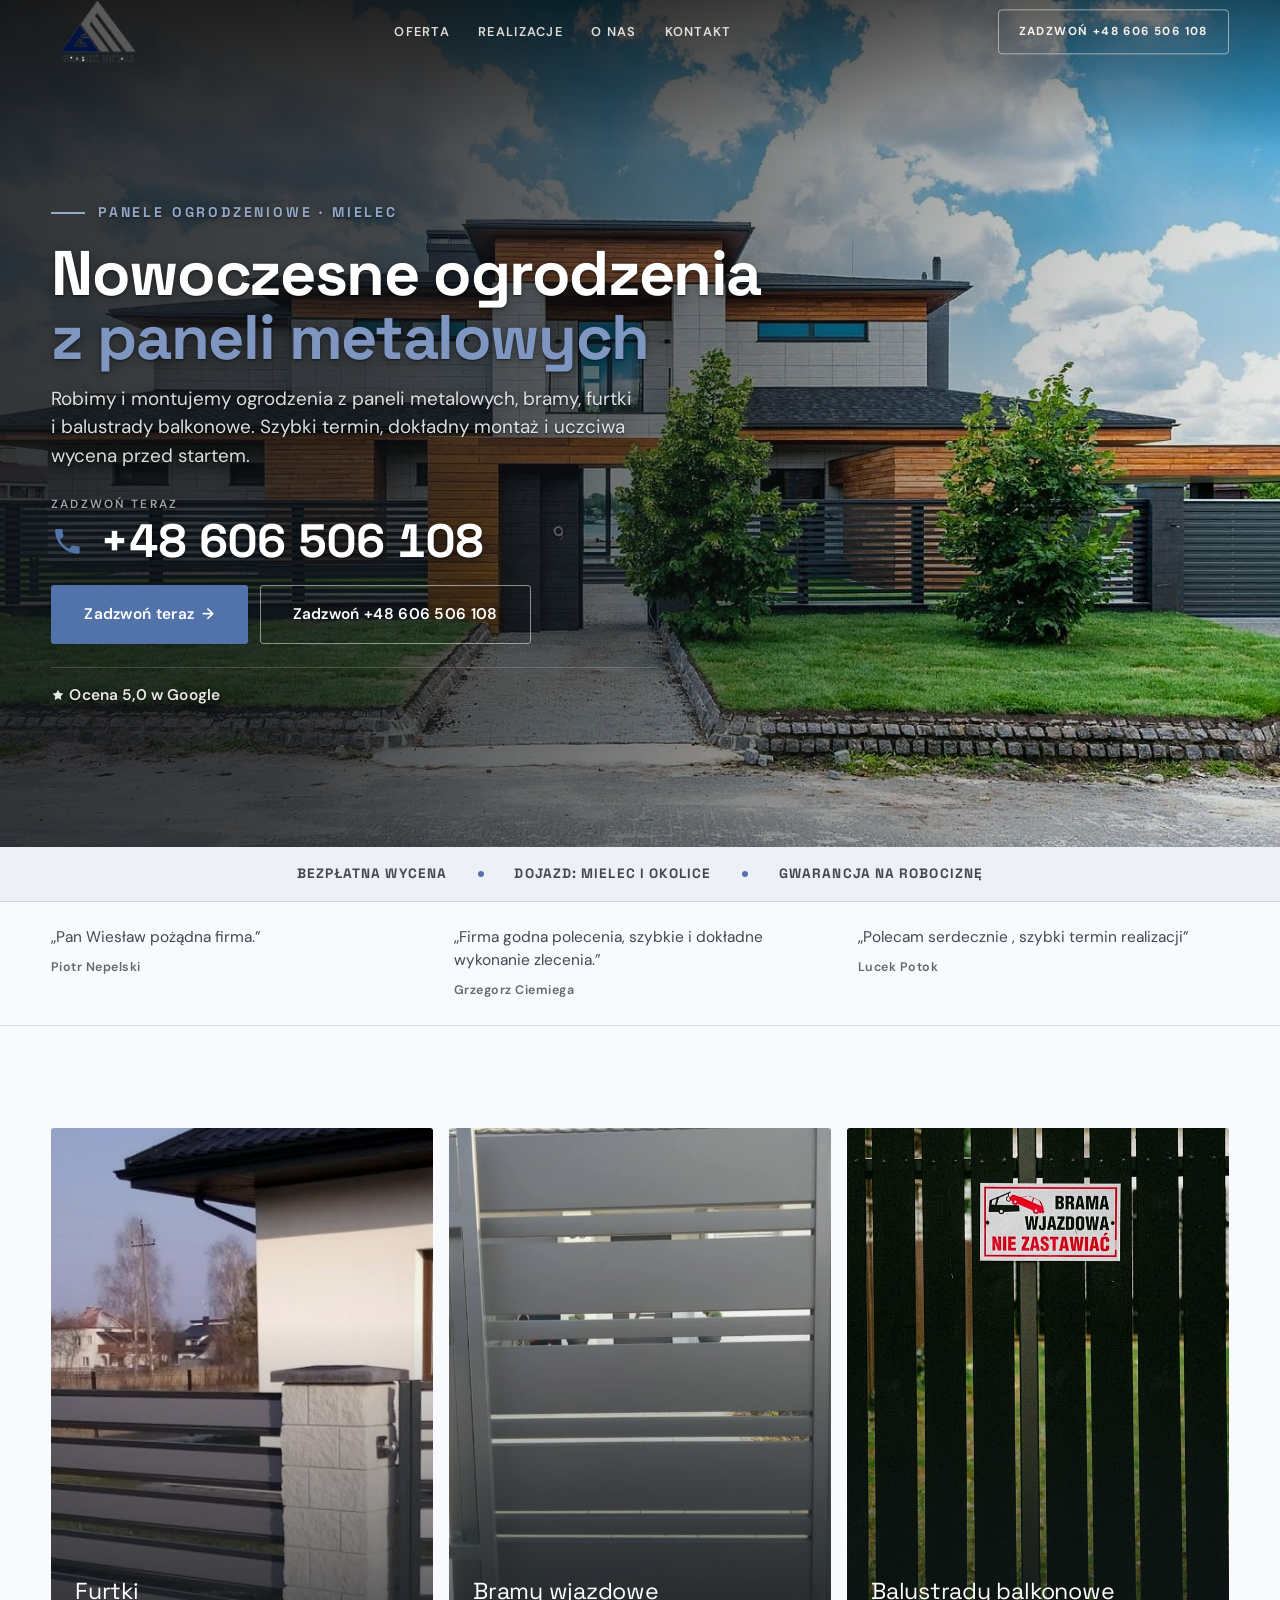
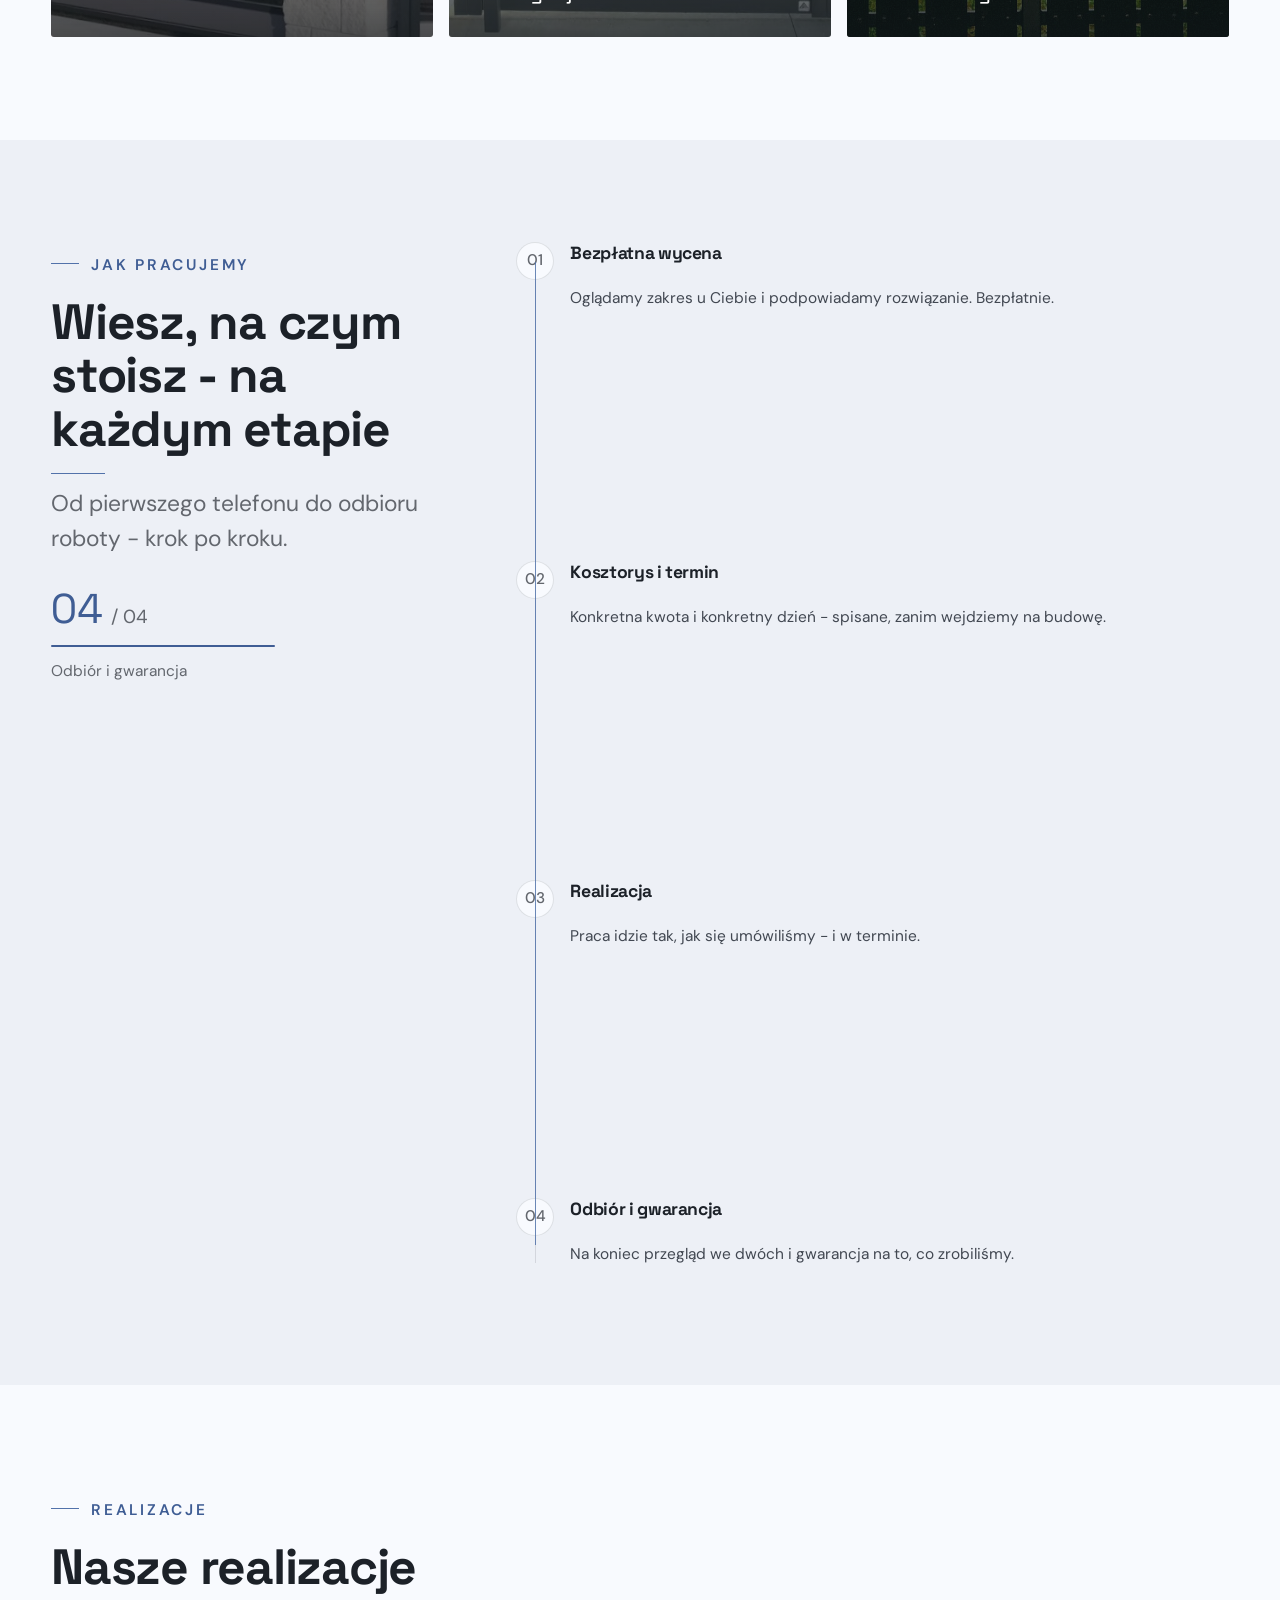
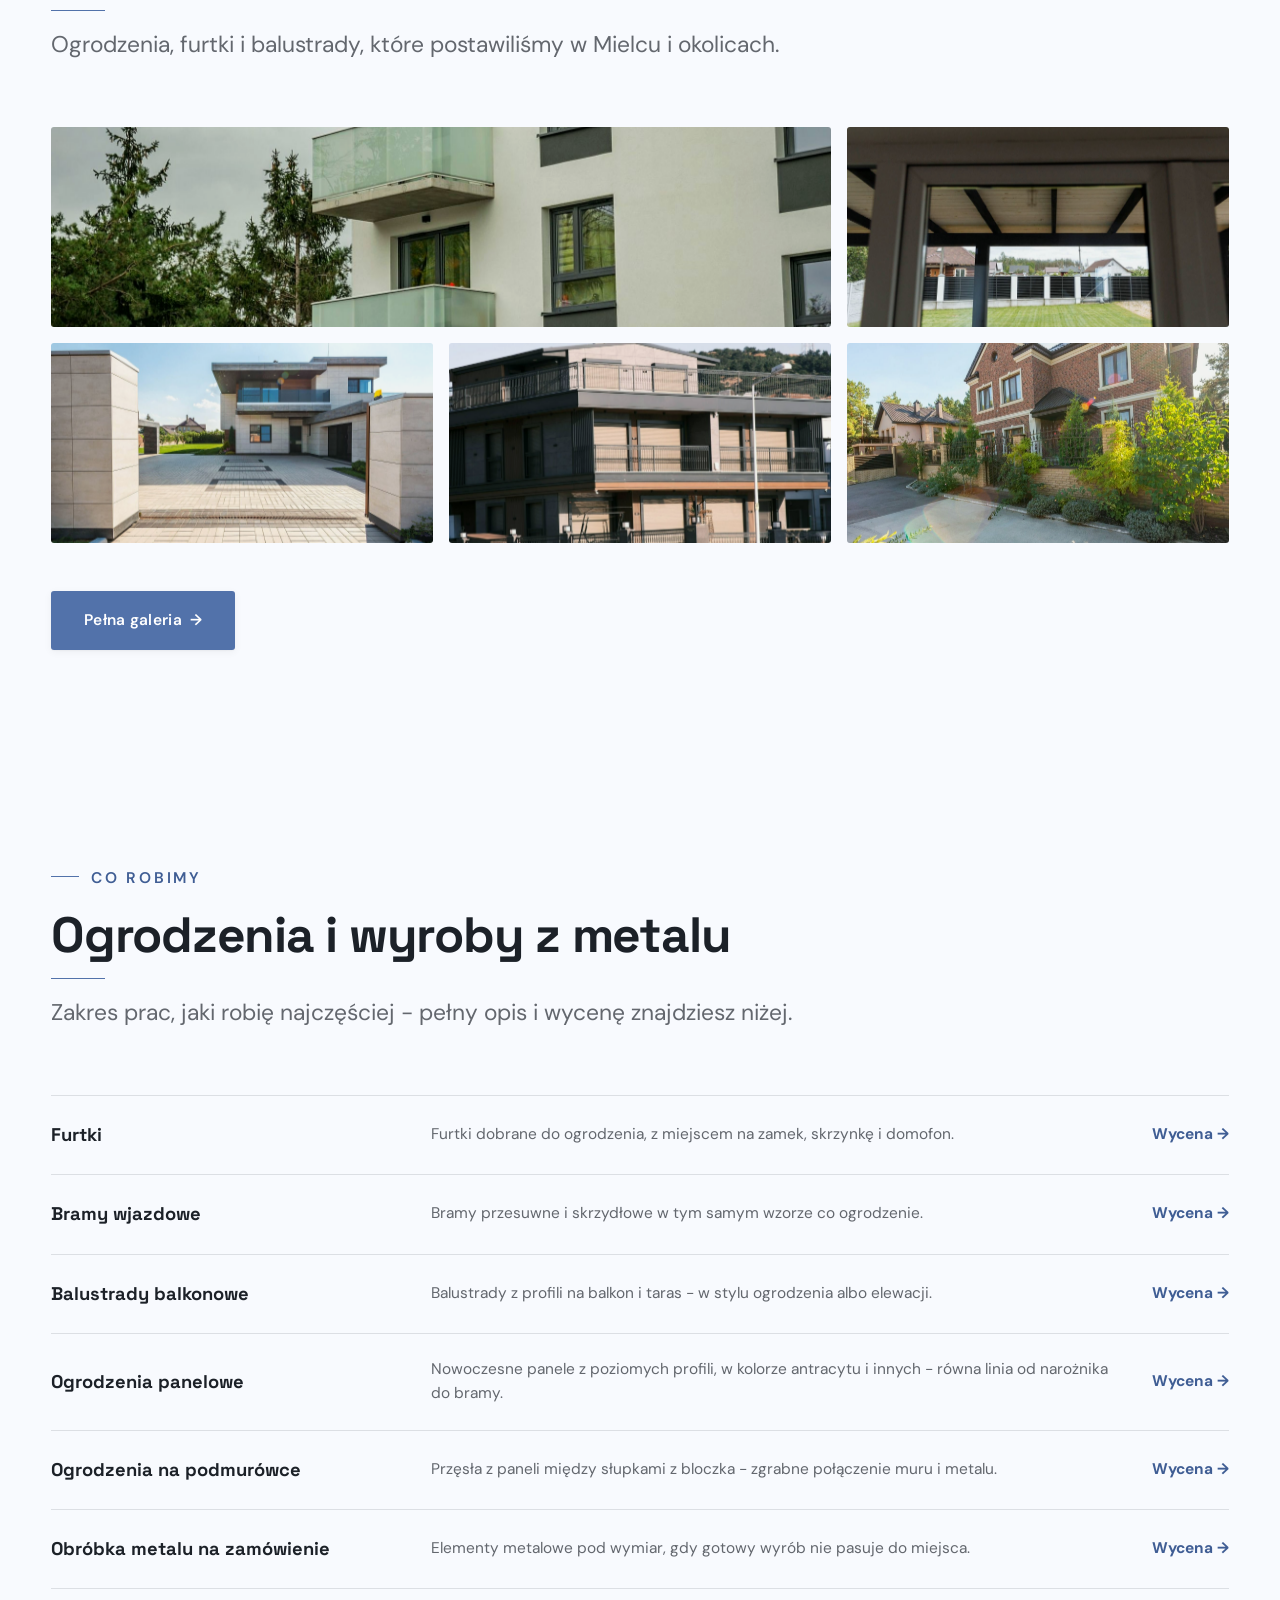
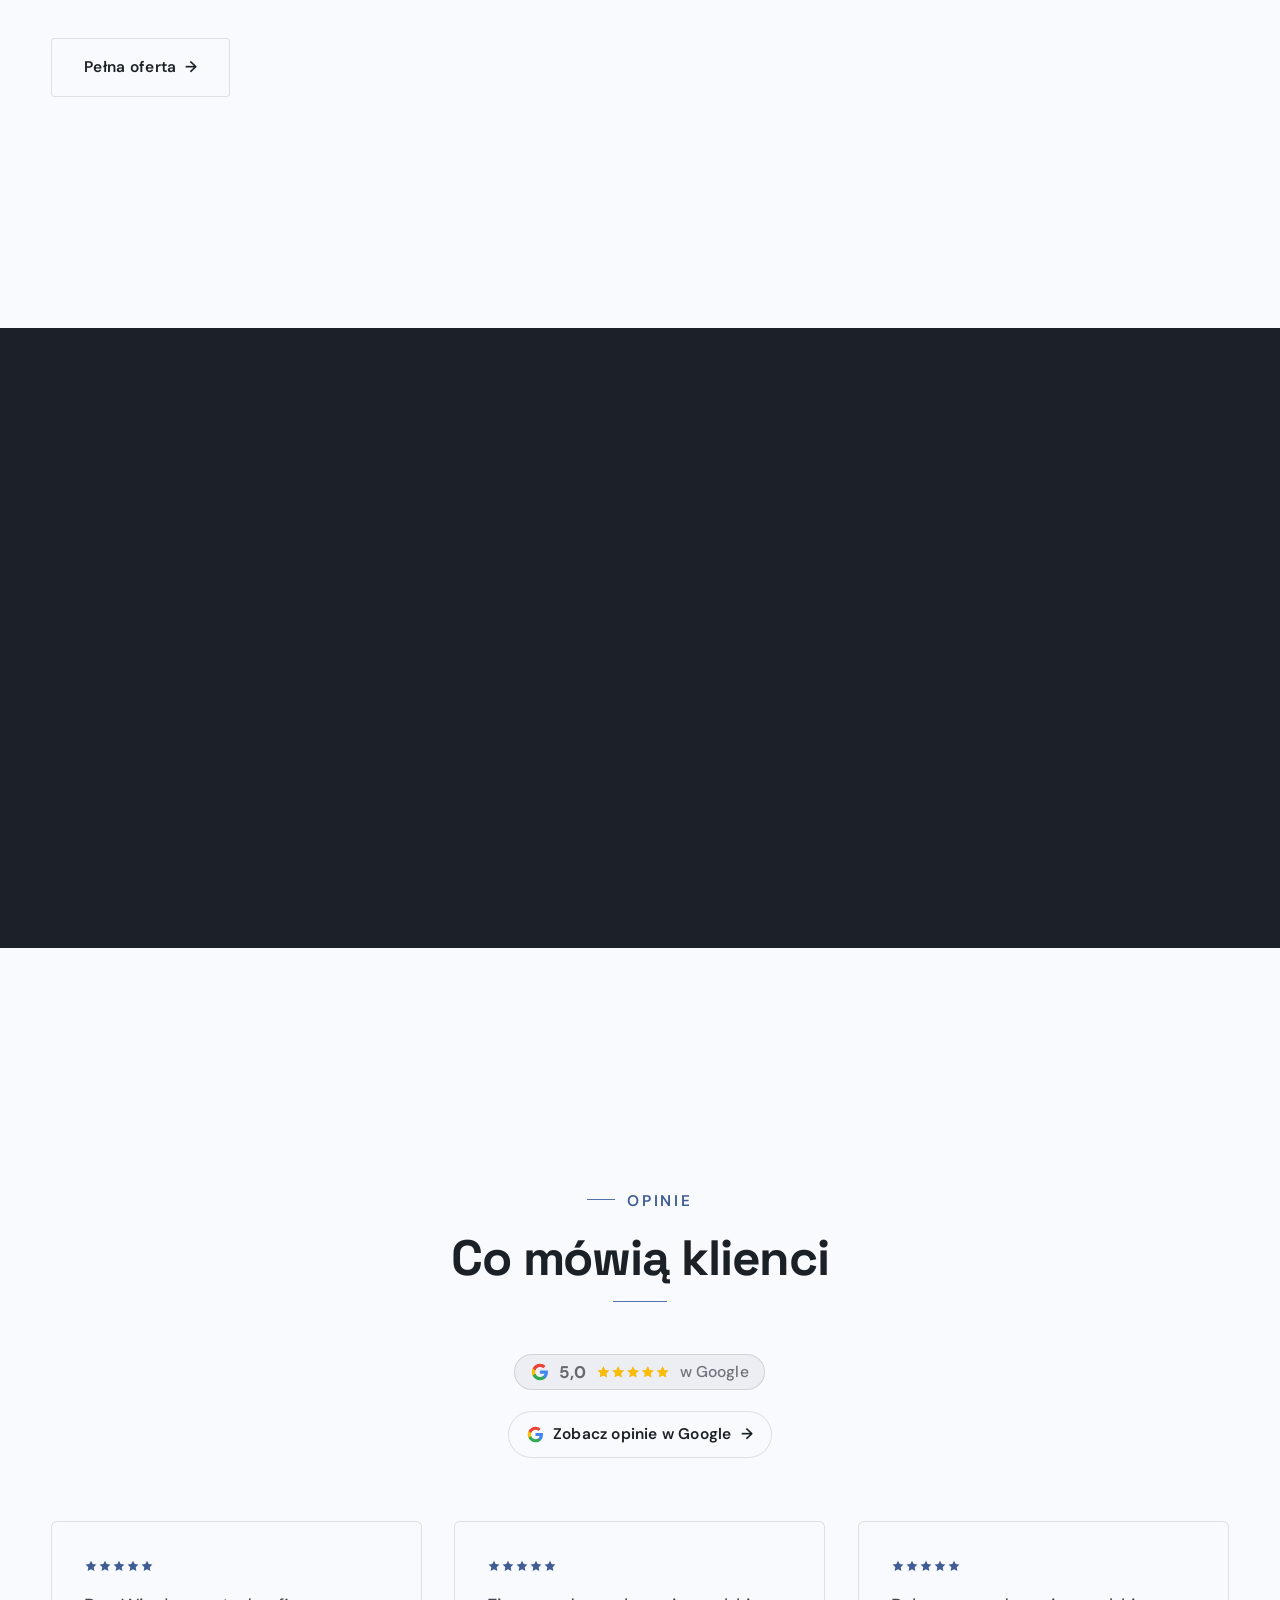
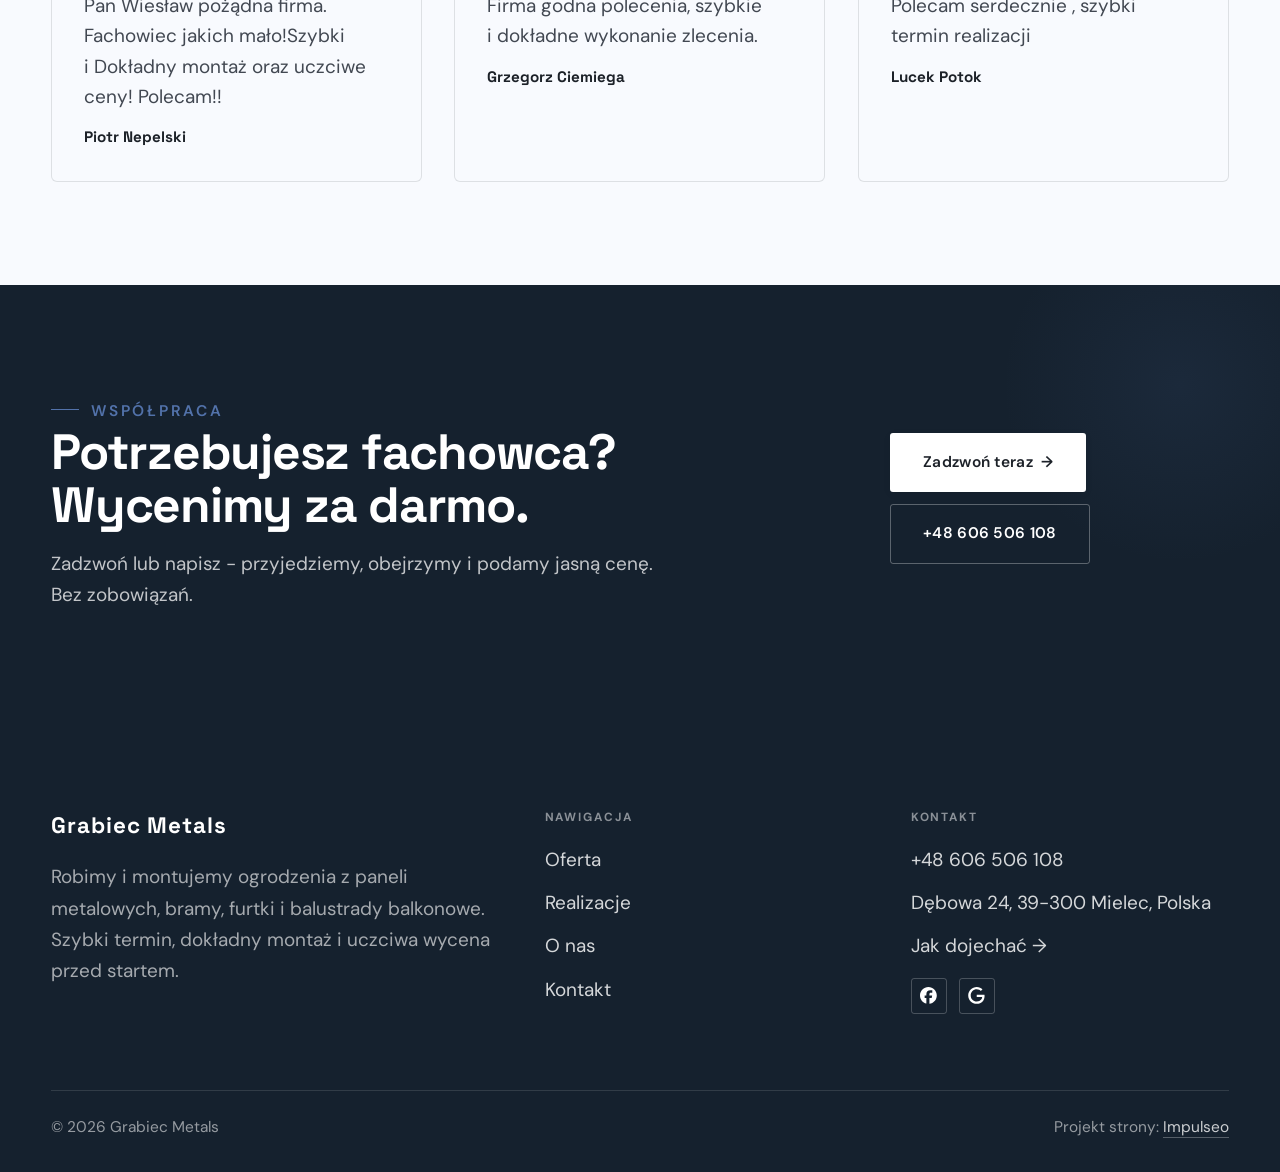
==== index.html @ 1a889d34 "Strona demo: grabiec-metals" ====
<!DOCTYPE html>
<html lang="pl">
<head>
<meta charset="UTF-8">
<meta name="viewport" content="width=device-width, initial-scale=1.0">
<title>Grabiec Metals - Ogrodzenia · Bramy · Balustrady · Mielec</title>
<meta name="description" content="Grabiec Metals - panele ogrodzeniowe, bramy, furtki i balustrady z metalu. Montaż ogrodzeń w Mielcu i okolicach. Zadzwoń po wycenę.">
<link rel="canonical" href="https://kris20032.github.io/grabiec-metals/">
<meta name="robots" content="noindex, nofollow">
<meta property="og:type" content="website">
<meta property="og:locale" content="pl_PL">
<meta property="og:site_name" content="Grabiec Metals">
<meta property="og:title" content="Grabiec Metals - Ogrodzenia · Bramy · Balustrady · Mielec">
<meta property="og:description" content="Grabiec Metals - panele ogrodzeniowe, bramy, furtki i balustrady z metalu. Montaż ogrodzeń w Mielcu i okolicach. Zadzwoń po wycenę.">
<meta property="og:url" content="https://kris20032.github.io/grabiec-metals/">
<meta property="og:image" content="https://kris20032.github.io/grabiec-metals/img/og.jpg">
<meta property="og:image:width" content="1200">
<meta property="og:image:height" content="630">
<meta name="twitter:card" content="summary_large_image">
<script type="application/ld+json">{"@context": "https://schema.org", "@type": "LocalBusiness", "name": "Grabiec Metals", "url": "https://kris20032.github.io/grabiec-metals/", "telephone": "+48606506108", "image": "https://kris20032.github.io/grabiec-metals/img/og.jpg", "areaServed": "Mielec", "sameAs": ["https://maps.google.com/?cid=9754666785261133392&g_mp=Cidnb29nbGUubWFwcy5wbGFjZXMudjEuUGxhY2VzLlNlYXJjaFRleHQQAhgEIAA", "https://www.facebook.com/p/Grabiec-Metals-100063551228161/?locale=pl_PL"]}</script>
<link rel="preconnect" href="https://fonts.googleapis.com">
<link rel="preconnect" href="https://fonts.gstatic.com" crossorigin>
<link href="https://fonts.googleapis.com/css2?family=Space+Grotesk:wght@500;600;700&family=DM+Sans:opsz,wght@9..40,400;9..40,500;9..40,600&display=swap" rel="stylesheet">
<link rel="stylesheet" href="assets/styles.css?v=fae0aafb">
</head>
<body>

<header class="nav">
  <div class="wrap nav-inner">
    <a class="brand brand-has-logo" href="index.html"><img class="brand-logo" src="img/logo.png" alt="Grabiec Metals" width="757" height="564" decoding="async"></a>
    <nav class="nav-links">
      <a href="oferta.html">Oferta</a>
      <a href="realizacje.html">Realizacje</a>
      <a href="o-nas.html">O nas</a>
      <a href="kontakt.html">Kontakt</a>
      <a href="tel:+48606506108" class="btn btn-accent">Zadzwoń +48 606 506 108</a>
    </nav>
    <button class="nav-toggle" aria-label="Menu"><span></span><span></span><span></span></button>
  </div>
</header>

<main>
<section class="hero-fach">
  <img class="hf-photo" src="img/hero.jpg" fetchpriority="high" data-rotate="img/g2.jpg|img/g3.jpg" alt="Grabiec Metals" width="1880" height="930">
  <div class="hf-panel">
    <div class="hf-inner">
      <span class="hf-kicker">Panele ogrodzeniowe · Mielec</span>
      <h1 class="hf-title">Nowoczesne ogrodzenia <em>z paneli metalowych</em></h1>
      <p class="hf-lead">Robimy i montujemy ogrodzenia z paneli metalowych, bramy, furtki i balustrady balkonowe. Szybki termin, dokładny montaż i uczciwa wycena przed startem.</p>
      <a class="hf-phone" href="tel:+48606506108"><span class="hf-phone-lab">Zadzwoń teraz</span><span class="hf-phone-num"><svg class="ico-tel" width="16" height="16" viewBox="0 0 24 24" fill="none" aria-hidden="true"><path d="M6.6 10.8a15.5 15.5 0 0 0 6.6 6.6l2.2-2.2a1 1 0 0 1 1-.24 11.4 11.4 0 0 0 3.6.58 1 1 0 0 1 1 1V20a1 1 0 0 1-1 1A17 17 0 0 1 3 4a1 1 0 0 1 1-1h3.5a1 1 0 0 1 1 1c0 1.25.2 2.46.58 3.6a1 1 0 0 1-.25 1l-2.23 2.2Z" fill="currentColor"/></svg> +48 606 506 108</span></a>
      <div class="hf-actions">
        <a href="kontakt.html" class="btn btn-accent">Zadzwoń teraz <span class="arr">→</span></a>
        <a href="tel:+48606506108" class="btn btn-ghost hf-ghost">Zadzwoń +48 606 506 108</a>
      </div>
      <div class="hf-trust"><svg class="ico-star" width="14" height="14" viewBox="0 0 24 24" style="vertical-align:-2px" aria-hidden="true"><path d="M12 2.8l2.85 5.8 6.4.93-4.63 4.5 1.1 6.37L12 17.4l-5.72 3 1.1-6.37-4.63-4.5 6.4-.93L12 2.8Z" fill="currentColor"/></svg> Ocena 5,0 w Google</div>
    </div>
  </div>
</section>
<section class="fach-promise">
  <div class="wrap">
    <ul class="fp-row reveal"><li>Bezpłatna wycena</li><li>Dojazd: Mielec i okolice</li><li>Gwarancja na robociznę</li></ul>
  </div>
</section>
<section class="opinie-mini" aria-label="Opinie klientów">
  <div class="wrap">
    <div class="om-row">
      <div class="om-item reveal"><blockquote>„Pan Wiesław pożądna firma.”</blockquote><span class="om-autor">Piotr Nepelski</span></div>
      <div class="om-item reveal"><blockquote>„Firma godna polecenia, szybkie i dokładne wykonanie zlecenia.”</blockquote><span class="om-autor">Grzegorz Ciemiega</span></div>
      <div class="om-item reveal"><blockquote>„Polecam serdecznie , szybki termin realizacji”</blockquote><span class="om-autor">Lucek Potok</span></div>
    </div>
  </div>
</section>
<section class="gateways-band">
  <div class="wrap">
    <div class="gateways">
      <a href="oferta.html" class="gateway reveal"><img src="img/g1.jpg" alt="Furtki" loading="lazy" width="1546" height="666" decoding="async"><span class="g-ttl">Furtki</span></a>
      <a href="oferta.html" class="gateway reveal"><img src="img/g4.jpg" alt="Bramy wjazdowe" loading="lazy" width="688" height="930" decoding="async"><span class="g-ttl">Bramy wjazdowe</span></a>
      <a href="oferta.html" class="gateway reveal"><img src="img/g5.jpg" alt="Balustrady balkonowe" loading="lazy" width="1600" height="1066" decoding="async"><span class="g-ttl">Balustrady balkonowe</span></a>
    </div>
  </div>
</section>
<section class="proces proces-os fachowcy">
  <div class="wrap proc-grid">
    <div class="proc-side">
      <div class="head reveal">
        <span class="eyebrow">Jak pracujemy</span>
        <h2>Wiesz, na czym stoisz - na każdym etapie</h2>
        <p>Od pierwszego telefonu do odbioru roboty - krok po kroku.</p>
      </div>
      <div class="proc-count" aria-hidden="true"><span class="pc-cur">01</span><span class="pc-all">/ 04</span></div>
      <div class="proc-bar" aria-hidden="true"><i></i></div>
      <p class="proc-now" aria-hidden="true">Bezpłatna wycena</p>
    </div>
    <ol class="proces-line">
      <li class="reveal"><span class="pno">01</span><h3>Bezpłatna wycena</h3><p>Oglądamy zakres u Ciebie i podpowiadamy rozwiązanie. Bezpłatnie.</p></li>
      <li class="reveal"><span class="pno">02</span><h3>Kosztorys i termin</h3><p>Konkretna kwota i konkretny dzień - spisane, zanim wejdziemy na budowę.</p></li>
      <li class="reveal"><span class="pno">03</span><h3>Realizacja</h3><p>Praca idzie tak, jak się umówiliśmy - i w terminie.</p></li>
      <li class="reveal"><span class="pno">04</span><h3>Odbiór i gwarancja</h3><p>Na koniec przegląd we dwóch i gwarancja na to, co zrobiliśmy.</p></li>
    </ol>
  </div>
</section>
<section>
  <div class="wrap">
    <div class="head reveal">
      <span class="eyebrow">Realizacje</span>
      <h2>Nasze realizacje</h2>
      <p>Ogrodzenia, furtki i balustrady, które postawiliśmy w Mielcu i okolicach.</p>
    </div>
    <div class="gallery">
      <div class="tile t-two3 reveal"><img src="img/g6.jpg" alt="Grabiec Metals" loading="lazy" width="1600" height="1066" decoding="async"></div>
      <div class="tile t-third reveal"><img src="img/g7.jpg" alt="Grabiec Metals" loading="lazy" width="1600" height="1066" decoding="async"></div>
      <div class="tile t-third reveal"><img src="img/g8.jpg" alt="Grabiec Metals" loading="lazy" width="1600" height="1068" decoding="async"></div>
      <div class="tile t-third reveal"><img src="img/g9.jpg" alt="Grabiec Metals" loading="lazy" width="1552" height="1014" decoding="async"></div>
      <div class="tile t-third reveal"><img src="img/g10.jpg" alt="Grabiec Metals" loading="lazy" width="1510" height="954" decoding="async"></div>
    </div>
    <div style="margin-top:var(--space-7)" class="reveal"><a href="realizacje.html" class="btn btn-accent">Pełna galeria <span class="arr">→</span></a></div>
  </div>
</section>
<section class="fach-uslugi">
  <div class="wrap">
    <div class="head reveal">
      <span class="eyebrow">Co robimy</span>
      <h2>Ogrodzenia i wyroby z metalu</h2>
      <p>Zakres prac, jaki robię najczęściej - pełny opis i wycenę znajdziesz niżej.</p>
    </div>
    <ul class="fu-list">
      <li class="fu-row reveal"><div class="fu-name">Furtki</div><div class="fu-desc">Furtki dobrane do ogrodzenia, z miejscem na zamek, skrzynkę i domofon.</div><a class="fu-cta" href="kontakt.html">Wycena <span class="arr">→</span></a></li>
      <li class="fu-row reveal"><div class="fu-name">Bramy wjazdowe</div><div class="fu-desc">Bramy przesuwne i skrzydłowe w tym samym wzorze co ogrodzenie.</div><a class="fu-cta" href="kontakt.html">Wycena <span class="arr">→</span></a></li>
      <li class="fu-row reveal"><div class="fu-name">Balustrady balkonowe</div><div class="fu-desc">Balustrady z profili na balkon i taras - w stylu ogrodzenia albo elewacji.</div><a class="fu-cta" href="kontakt.html">Wycena <span class="arr">→</span></a></li>
      <li class="fu-row reveal"><div class="fu-name">Ogrodzenia panelowe</div><div class="fu-desc">Nowoczesne panele z poziomych profili, w kolorze antracytu i innych - równa linia od narożnika do bramy.</div><a class="fu-cta" href="kontakt.html">Wycena <span class="arr">→</span></a></li>
      <li class="fu-row reveal"><div class="fu-name">Ogrodzenia na podmurówce</div><div class="fu-desc">Przęsła z paneli między słupkami z bloczka - zgrabne połączenie muru i metalu.</div><a class="fu-cta" href="kontakt.html">Wycena <span class="arr">→</span></a></li>
      <li class="fu-row reveal"><div class="fu-name">Obróbka metalu na zamówienie</div><div class="fu-desc">Elementy metalowe pod wymiar, gdy gotowy wyrób nie pasuje do miejsca.</div><a class="fu-cta" href="kontakt.html">Wycena <span class="arr">→</span></a></li>
    </ul>
    <div style="margin-top:var(--space-7)" class="reveal"><a href="oferta.html" class="btn btn-ghost">Pełna oferta <span class="arr">→</span></a></div>
  </div>
</section>
<section class="stopklatka" aria-hidden="true">
  <div class="stk-bg" style="background-image:url(img/about.jpg)"></div>
</section>
<section class="opinie">
  <div class="wrap">
    <div class="head center reveal">
      <span class="eyebrow">Opinie</span>
      <h2>Co mówią klienci</h2>
    </div>
    <p class="op-meta reveal"><span class="g-badge"><svg class="gb-ico" viewBox="0 0 24 24" width="18" height="18" aria-hidden="true"><path fill="#4285F4" d="M22.56 12.25c0-.78-.07-1.53-.2-2.25H12v4.26h5.92c-.26 1.37-1.04 2.53-2.21 3.31v2.77h3.57c2.08-1.92 3.28-4.74 3.28-8.09z"/><path fill="#34A853" d="M12 23c2.97 0 5.46-.98 7.28-2.66l-3.57-2.77c-.98.66-2.23 1.06-3.71 1.06-2.86 0-5.29-1.93-6.16-4.53H2.18v2.84C3.99 20.53 7.7 23 12 23z"/><path fill="#FBBC05" d="M5.84 14.09c-.22-.66-.35-1.36-.35-2.09s.13-1.43.35-2.09V7.07H2.18C1.43 8.55 1 10.22 1 12s.43 3.45 1.18 4.93l2.85-2.22.81-.62z"/><path fill="#EA4335" d="M12 5.38c1.62 0 3.06.56 4.21 1.64l3.15-3.15C17.45 2.09 14.97 1 12 1 7.7 1 3.99 3.47 2.18 7.07l3.66 2.84c.87-2.6 3.3-4.53 6.16-4.53z"/></svg><b class="gb-ocena">5,0</b><svg class="gb-stars" viewBox="0 0 90 18" width="74" height="14.8" aria-hidden="true"><g fill="currentColor" opacity=".26"><path transform="translate(0,0)" d="M9 1.6l2.2 4.46 4.92.72-3.56 3.47.84 4.9L9 12.74l-4.4 2.31.84-4.9L1.88 6.68l4.92-.72L9 1.6Z"/><path transform="translate(18,0)" d="M9 1.6l2.2 4.46 4.92.72-3.56 3.47.84 4.9L9 12.74l-4.4 2.31.84-4.9L1.88 6.68l4.92-.72L9 1.6Z"/><path transform="translate(36,0)" d="M9 1.6l2.2 4.46 4.92.72-3.56 3.47.84 4.9L9 12.74l-4.4 2.31.84-4.9L1.88 6.68l4.92-.72L9 1.6Z"/><path transform="translate(54,0)" d="M9 1.6l2.2 4.46 4.92.72-3.56 3.47.84 4.9L9 12.74l-4.4 2.31.84-4.9L1.88 6.68l4.92-.72L9 1.6Z"/><path transform="translate(72,0)" d="M9 1.6l2.2 4.46 4.92.72-3.56 3.47.84 4.9L9 12.74l-4.4 2.31.84-4.9L1.88 6.68l4.92-.72L9 1.6Z"/></g><clipPath id="gs1000"><rect x="0" y="0" width="90.0" height="18"/></clipPath><g fill="#FBBC04" clip-path="url(#gs1000)"><path transform="translate(0,0)" d="M9 1.6l2.2 4.46 4.92.72-3.56 3.47.84 4.9L9 12.74l-4.4 2.31.84-4.9L1.88 6.68l4.92-.72L9 1.6Z"/><path transform="translate(18,0)" d="M9 1.6l2.2 4.46 4.92.72-3.56 3.47.84 4.9L9 12.74l-4.4 2.31.84-4.9L1.88 6.68l4.92-.72L9 1.6Z"/><path transform="translate(36,0)" d="M9 1.6l2.2 4.46 4.92.72-3.56 3.47.84 4.9L9 12.74l-4.4 2.31.84-4.9L1.88 6.68l4.92-.72L9 1.6Z"/><path transform="translate(54,0)" d="M9 1.6l2.2 4.46 4.92.72-3.56 3.47.84 4.9L9 12.74l-4.4 2.31.84-4.9L1.88 6.68l4.92-.72L9 1.6Z"/><path transform="translate(72,0)" d="M9 1.6l2.2 4.46 4.92.72-3.56 3.47.84 4.9L9 12.74l-4.4 2.31.84-4.9L1.88 6.68l4.92-.72L9 1.6Z"/></g></svg><span class="gb-txt">w Google</span></span></p>
    <p class="op-meta reveal"><a class="op-google" href="https://maps.google.com/?cid=9754666785261133392&amp;g_mp=Cidnb29nbGUubWFwcy5wbGFjZXMudjEuUGxhY2VzLlNlYXJjaFRleHQQAhgEIAA" target="_blank" rel="noopener"><svg class="op-g-ico" viewBox="0 0 24 24" width="17" height="17" aria-hidden="true"><path fill="#4285F4" d="M22.56 12.25c0-.78-.07-1.53-.2-2.25H12v4.26h5.92c-.26 1.37-1.04 2.53-2.21 3.31v2.77h3.57c2.08-1.92 3.28-4.74 3.28-8.09z"/><path fill="#34A853" d="M12 23c2.97 0 5.46-.98 7.28-2.66l-3.57-2.77c-.98.66-2.23 1.06-3.71 1.06-2.86 0-5.29-1.93-6.16-4.53H2.18v2.84C3.99 20.53 7.7 23 12 23z"/><path fill="#FBBC05" d="M5.84 14.09c-.22-.66-.35-1.36-.35-2.09s.13-1.43.35-2.09V7.07H2.18C1.43 8.55 1 10.22 1 12s.43 3.45 1.18 4.93l2.85-2.22.81-.62z"/><path fill="#EA4335" d="M12 5.38c1.62 0 3.06.56 4.21 1.64l3.15-3.15C17.45 2.09 14.97 1 12 1 7.7 1 3.99 3.47 2.18 7.07l3.66 2.84c.87-2.6 3.3-4.53 6.16-4.53z"/></svg><span>Zobacz opinie w Google</span><span class="arr">→</span></a></p>
    <div class="opinie-grid">
      <figure class="op-card reveal"><span class="op-star"><svg class="ico-star" width="14" height="14" viewBox="0 0 24 24" style="vertical-align:-2px" aria-hidden="true"><path d="M12 2.8l2.85 5.8 6.4.93-4.63 4.5 1.1 6.37L12 17.4l-5.72 3 1.1-6.37-4.63-4.5 6.4-.93L12 2.8Z" fill="currentColor"/></svg><svg class="ico-star" width="14" height="14" viewBox="0 0 24 24" style="vertical-align:-2px" aria-hidden="true"><path d="M12 2.8l2.85 5.8 6.4.93-4.63 4.5 1.1 6.37L12 17.4l-5.72 3 1.1-6.37-4.63-4.5 6.4-.93L12 2.8Z" fill="currentColor"/></svg><svg class="ico-star" width="14" height="14" viewBox="0 0 24 24" style="vertical-align:-2px" aria-hidden="true"><path d="M12 2.8l2.85 5.8 6.4.93-4.63 4.5 1.1 6.37L12 17.4l-5.72 3 1.1-6.37-4.63-4.5 6.4-.93L12 2.8Z" fill="currentColor"/></svg><svg class="ico-star" width="14" height="14" viewBox="0 0 24 24" style="vertical-align:-2px" aria-hidden="true"><path d="M12 2.8l2.85 5.8 6.4.93-4.63 4.5 1.1 6.37L12 17.4l-5.72 3 1.1-6.37-4.63-4.5 6.4-.93L12 2.8Z" fill="currentColor"/></svg><svg class="ico-star" width="14" height="14" viewBox="0 0 24 24" style="vertical-align:-2px" aria-hidden="true"><path d="M12 2.8l2.85 5.8 6.4.93-4.63 4.5 1.1 6.37L12 17.4l-5.72 3 1.1-6.37-4.63-4.5 6.4-.93L12 2.8Z" fill="currentColor"/></svg></span><blockquote>Pan Wiesław pożądna firma. Fachowiec jakich mało!Szybki i Dokładny montaż oraz uczciwe ceny! Polecam!!</blockquote><span class="op-autor">Piotr Nepelski</span></figure>
      <figure class="op-card reveal"><span class="op-star"><svg class="ico-star" width="14" height="14" viewBox="0 0 24 24" style="vertical-align:-2px" aria-hidden="true"><path d="M12 2.8l2.85 5.8 6.4.93-4.63 4.5 1.1 6.37L12 17.4l-5.72 3 1.1-6.37-4.63-4.5 6.4-.93L12 2.8Z" fill="currentColor"/></svg><svg class="ico-star" width="14" height="14" viewBox="0 0 24 24" style="vertical-align:-2px" aria-hidden="true"><path d="M12 2.8l2.85 5.8 6.4.93-4.63 4.5 1.1 6.37L12 17.4l-5.72 3 1.1-6.37-4.63-4.5 6.4-.93L12 2.8Z" fill="currentColor"/></svg><svg class="ico-star" width="14" height="14" viewBox="0 0 24 24" style="vertical-align:-2px" aria-hidden="true"><path d="M12 2.8l2.85 5.8 6.4.93-4.63 4.5 1.1 6.37L12 17.4l-5.72 3 1.1-6.37-4.63-4.5 6.4-.93L12 2.8Z" fill="currentColor"/></svg><svg class="ico-star" width="14" height="14" viewBox="0 0 24 24" style="vertical-align:-2px" aria-hidden="true"><path d="M12 2.8l2.85 5.8 6.4.93-4.63 4.5 1.1 6.37L12 17.4l-5.72 3 1.1-6.37-4.63-4.5 6.4-.93L12 2.8Z" fill="currentColor"/></svg><svg class="ico-star" width="14" height="14" viewBox="0 0 24 24" style="vertical-align:-2px" aria-hidden="true"><path d="M12 2.8l2.85 5.8 6.4.93-4.63 4.5 1.1 6.37L12 17.4l-5.72 3 1.1-6.37-4.63-4.5 6.4-.93L12 2.8Z" fill="currentColor"/></svg></span><blockquote>Firma godna polecenia, szybkie i dokładne wykonanie zlecenia.</blockquote><span class="op-autor">Grzegorz Ciemiega</span></figure>
      <figure class="op-card reveal"><span class="op-star"><svg class="ico-star" width="14" height="14" viewBox="0 0 24 24" style="vertical-align:-2px" aria-hidden="true"><path d="M12 2.8l2.85 5.8 6.4.93-4.63 4.5 1.1 6.37L12 17.4l-5.72 3 1.1-6.37-4.63-4.5 6.4-.93L12 2.8Z" fill="currentColor"/></svg><svg class="ico-star" width="14" height="14" viewBox="0 0 24 24" style="vertical-align:-2px" aria-hidden="true"><path d="M12 2.8l2.85 5.8 6.4.93-4.63 4.5 1.1 6.37L12 17.4l-5.72 3 1.1-6.37-4.63-4.5 6.4-.93L12 2.8Z" fill="currentColor"/></svg><svg class="ico-star" width="14" height="14" viewBox="0 0 24 24" style="vertical-align:-2px" aria-hidden="true"><path d="M12 2.8l2.85 5.8 6.4.93-4.63 4.5 1.1 6.37L12 17.4l-5.72 3 1.1-6.37-4.63-4.5 6.4-.93L12 2.8Z" fill="currentColor"/></svg><svg class="ico-star" width="14" height="14" viewBox="0 0 24 24" style="vertical-align:-2px" aria-hidden="true"><path d="M12 2.8l2.85 5.8 6.4.93-4.63 4.5 1.1 6.37L12 17.4l-5.72 3 1.1-6.37-4.63-4.5 6.4-.93L12 2.8Z" fill="currentColor"/></svg><svg class="ico-star" width="14" height="14" viewBox="0 0 24 24" style="vertical-align:-2px" aria-hidden="true"><path d="M12 2.8l2.85 5.8 6.4.93-4.63 4.5 1.1 6.37L12 17.4l-5.72 3 1.1-6.37-4.63-4.5 6.4-.93L12 2.8Z" fill="currentColor"/></svg></span><blockquote>Polecam serdecznie , szybki termin realizacji</blockquote><span class="op-autor">Lucek Potok</span></figure>
    </div>
  </div>
</section>
<section class="cta">
  <div class="wrap">
    <div class="reveal">
      <span class="eyebrow">Współpraca</span>
      <h2>Potrzebujesz fachowca? Wycenimy za darmo.</h2>
      <p>Zadzwoń lub napisz - przyjedziemy, obejrzymy i podamy jasną cenę. Bez zobowiązań.</p>
    </div>
    <div class="cta-actions reveal">
      <a href="kontakt.html" class="btn btn-light">Zadzwoń teraz <span class="arr">→</span></a>
      <a href="tel:+48606506108" class="btn btn-ghost btn-ghost-cta">+48 606 506 108</a>
    </div>
  </div>
</section>
</main>

<footer>
  <div class="wrap">
    <div class="foot-grid">
      <div class="foot-brand">
        <div class="name">Grabiec Metals</div>
        <p>Robimy i montujemy ogrodzenia z paneli metalowych, bramy, furtki i balustrady balkonowe. Szybki termin, dokładny montaż i uczciwa wycena przed startem.</p>
      </div>
      <div class="foot-col">
        <h4>Nawigacja</h4>
        <a href="oferta.html">Oferta</a>
        <a href="realizacje.html">Realizacje</a>
        <a href="o-nas.html">O nas</a>
        <a href="kontakt.html">Kontakt</a>
      </div>
      <div class="foot-col">
        <h4>Kontakt</h4>
        <a href="tel:+48606506108">+48 606 506 108</a>
        <p>Dębowa 24, 39-300 Mielec, Polska</p>
        <a href="https://maps.google.com/?cid=9754666785261133392&g_mp=Cidnb29nbGUubWFwcy5wbGFjZXMudjEuUGxhY2VzLlNlYXJjaFRleHQQAhgEIAA" target="_blank" rel="noopener">Jak dojechać →</a>
      <div class="foot-soc">
        <a class="soc" href="https://www.facebook.com/p/Grabiec-Metals-100063551228161/?locale=pl_PL" target="_blank" rel="noopener" aria-label="Facebook - Grabiec Metals"><svg viewBox="0 0 24 24" aria-hidden="true" focusable="false"><path d="M9.101 23.691v-7.98H6.627v-3.667h2.474v-1.58c0-4.085 1.848-5.978 5.858-5.978.401 0 .955.042 1.468.103a8.68 8.68 0 0 1 1.141.195v3.325a8.623 8.623 0 0 0-.653-.036 26.805 26.805 0 0 0-.733-.009c-.707 0-1.259.096-1.675.309a1.686 1.686 0 0 0-.679.622c-.258.42-.374.995-.374 1.752v1.297h3.919l-.386 2.103-.287 1.564h-3.246v8.245C19.396 23.238 24 18.179 24 12.044c0-6.627-5.373-12-12-12s-12 5.373-12 12c0 5.628 3.874 10.35 9.101 11.647Z" fill="currentColor"/></svg></a>
        <a class="soc" href="https://maps.google.com/?cid=9754666785261133392&g_mp=Cidnb29nbGUubWFwcy5wbGFjZXMudjEuUGxhY2VzLlNlYXJjaFRleHQQAhgEIAA" target="_blank" rel="noopener" aria-label="Google - Grabiec Metals"><svg viewBox="0 0 24 24" aria-hidden="true" focusable="false"><path d="M12.48 10.92v3.28h7.84c-.24 1.84-.853 3.187-1.787 4.133-1.147 1.147-2.933 2.4-6.053 2.4-4.827 0-8.6-3.893-8.6-8.72s3.773-8.72 8.6-8.72c2.6 0 4.507 1.027 5.907 2.347l2.307-2.307C18.747 1.44 16.133 0 12.48 0 5.867 0 .307 5.387.307 12s5.56 12 12.173 12c3.573 0 6.267-1.173 8.373-3.36 2.16-2.16 2.84-5.213 2.84-7.667 0-.76-.053-1.467-.173-2.053H12.48z" fill="currentColor"/></svg></a>
      </div>
      </div>
    </div>
    <div class="foot-bot">
      <span>© 2026 Grabiec Metals</span>
      <span>Projekt strony: <a class="foot-credit" href="https://impulseo.pl" target="_blank" rel="noopener">Impulseo</a></span>
    </div>
  </div>
</footer>
<div class="sticky-call"><a class="sc-call" href="tel:+48606506108"><svg class="ico-tel" width="16" height="16" viewBox="0 0 24 24" fill="none" aria-hidden="true"><path d="M6.6 10.8a15.5 15.5 0 0 0 6.6 6.6l2.2-2.2a1 1 0 0 1 1-.24 11.4 11.4 0 0 0 3.6.58 1 1 0 0 1 1 1V20a1 1 0 0 1-1 1A17 17 0 0 1 3 4a1 1 0 0 1 1-1h3.5a1 1 0 0 1 1 1c0 1.25.2 2.46.58 3.6a1 1 0 0 1-.25 1l-2.23 2.2Z" fill="currentColor"/></svg> Zadzwoń</a><a class="sc-quote" href="kontakt.html">Zadzwoń teraz</a></div>
<div class="demo-wazne" data-do="2026-10-26" data-cykl="3" hidden><svg class="dw-ico" width="13" height="13" viewBox="0 0 24 24" fill="none" aria-hidden="true"><circle cx="12" cy="12" r="8.6" stroke="currentColor" stroke-width="1.8"/><path d="M12 7.2V12l3.3 2" stroke="currentColor" stroke-width="1.8" stroke-linecap="round"/></svg><span class="dw-txt"></span></div>

<script src="assets/main.js"></script>
</body>
</html>
---- assets/styles.css ----
/* ============================================================
   STOLBASZ — premium, architektoniczny B2B fit-out
   Jasna paleta, zero brązu. System wg premium-web-craft.
   Projekt strony: Impulseo (impulseo.pl)
   ============================================================ */

:root{
  /* PALETA — jasna, architektoniczna, chłodna */
  --paper:#F4F6F8;          /* główne tło */
  --paper-2:#E7EBEF;        /* sekcje alternatywne (chłodny jasny szary) */
  --paper-3:#E7EBEF;        /* delikatne wypełnienia */
  --ink:#15212E;            /* tekst główny — chłodny grafit */
  --ink-soft:#243443;       /* nagłówki drugorzędne */
  --muted:#6B7785;          /* tekst poboczny */
  --line:rgba(21,33,46,.12);/* hairline */
  --accent:#E8A317;         /* stonowany petrol-slate — jedyny akcent */
  --accent-d:#C9870C;
  --accent-soft:rgba(232,163,23,.10);
  --dark:#15212E;           /* sekcje ciemne (stopka/CTA) */

  /* HOVER ZDJĘĆ — JEDEN standard dla całego silnika (decyzja K. 04.08.2026, artefakt z wariantami).
     AKTUALNE (K.+Szymon 09.08.2026, wybór z artefaktu 6 wariantów): zoom 1.05 przy 1.4s -
     przy tak długim czasie mocniejszy kadr NIE skacze, tylko „oddycha". Poprzedni standard
     (1.02 / .55s z 04.08) odbierany jako dynamiczny i szybki.
     Spoczynek lekko przygaszony, ale TYLKO tam, gdzie jest mysz (@media hover:hover) —
     na telefonie zdjęcia zostają w pełnej jasności. */
  --img-zoom:1.05;                   /* K.+Szymon 09.08: wariant F z artefaktu porównawczego */
  --img-rest:brightness(.95) saturate(.99);
  --img-hot:brightness(1.06) saturate(1.05);
  --img-dur:1.4s;                    /* K.+Szymon 09.08 (wariant F): powoli = elegancko */
  --img-ease:cubic-bezier(.16,.84,.44,1);  /* miękki ogon, efekt „oddychania" */

  /* ODSTĘPY — skala 4/8 */
  --space-1:4px; --space-2:8px; --space-3:12px; --space-4:16px; --space-5:24px;
  --space-6:32px; --space-7:48px; --space-8:64px; --space-9:96px; --space-10:128px;

  /* TYPOGRAFIA — fluid clamp() (skala podbita 16.07.2026: większe, czytelniejsze litery — uwaga Adama) */
  --text-sm:clamp(.9rem,.87rem + .12vw,1rem);
  --text-base:clamp(1.08rem,1.04rem + .18vw,1.2rem);
  --text-lg:clamp(1.24rem,1.15rem + .34vw,1.44rem);
  --text-h3:clamp(1.34rem,1.22rem + .55vw,1.66rem);
  --text-h2:clamp(2.1rem,1.66rem + 2.1vw,3.1rem);
  --text-h1:clamp(2.9rem,2.1rem + 4vw,5.1rem);

  /* PROMIENIE — architektoniczne, raczej ostre */
  --r-sm:3px; --r-md:6px; --r-lg:10px;

  /* RUCH */
  --ease:cubic-bezier(.25,.46,.45,.94); --dur:.24s;

  /* CIENIE — miękkie, warstwowe */
  --sh-sm:0 1px 2px rgba(16,24,32,.04), 0 2px 8px rgba(16,24,32,.05);
  --sh-md:0 2px 6px rgba(16,24,32,.05), 0 12px 28px -8px rgba(16,24,32,.12);
  --sh-lg:0 6px 14px rgba(16,24,32,.07), 0 26px 56px -18px rgba(16,24,32,.22);

  --hairline:1px solid var(--line);

  --font-display:'Space Grotesk','Inter',sans-serif;
  --font-body:'DM Sans','Inter',sans-serif;
}

*{box-sizing:border-box;margin:0;padding:0}
html{scroll-behavior:smooth}
body{
  font-family:var(--font-body);
  font-size:var(--text-base);
  line-height:1.65;
  color:var(--ink);
  background:var(--paper);
  -webkit-font-smoothing:antialiased;
  text-rendering:optimizeLegibility;
}
img{max-width:100%;height:auto;display:block}  /* height:auto = width/height z atrybutów trzyma proporcje (TOP#12) */
a{color:inherit;text-decoration:none}

.wrap{width:min(92%,1180px);margin-inline:auto}
section{padding-block:clamp(52px,6.5vw,96px)}

h1,h2,h3{font-family:var(--font-display);font-weight:700;line-height:1.08;letter-spacing:-.02em;color:var(--ink)}
h1{font-size:var(--text-h1);letter-spacing:-.035em}
h2{font-size:var(--text-h2);letter-spacing:-.025em}
h3{font-size:var(--text-h3)}
/* MIARA — długość wiersza. WCAG 2.2 SC 1.4.8: max 80 znaków; Butterick: 45–90.
   68ch daje realnie 72–78 znaków polskiego tekstu, czyli z zapasem pod granicą.
   Wcześniej limit miał TYLKO <p> — <li>, <blockquote> i <dd> nie miały żadnego,
   i to jedyny powód, dla którego 23 bloki na dwóch oddanych stronach jadą po
   83–106 znaków w wierszu (pomiar 07.08.2026, bramka `miara`).
   ⚠️ Listy i definicje ograniczamy TYLKO bez klasy: `ul`/`ol` z klasą to u nas
   układ (siatki kafli, menu), a nie tekst ciągły — tam miarę wyznacza układ. */
/* 60ch, nie 68ch (K. 10.08): po zmianie fontów na węższe kroje (DM Sans i spółka)
   w 68ch mieściło się ~90 znaków - bramka pikselowa słusznie zgłaszała przekroczenie
   granicy 80. Pomiar na żywej przeglądarce: 60ch = 90 znaków, 53ch = ~78 znaków, czyli normę WCAG 1.4.8. */
:root{ --miara:53ch }
p{max-width:min(100%,var(--miara))}
blockquote,
ul:not([class])>li, ol:not([class])>li,
dl:not([class])>dd{max-width:min(100%,var(--miara))}

/* ⚠️ Świadomie BEZ wyjątku `.tile p,.card p,.svc p{max-width:none}`, choć nasuwa się sam:
   te akapity BYŁY już ograniczone (stare `p{max-width:65ch}`), więc „wyjątek" nie odblokowałby
   niczego nowego — tylko ROZLUŹNIŁ stan sprzed zmiany na wszystkich demach naraz.
   `figcaption` żadna z reguł wyżej nie dotyczy, więc też nie potrzebuje zwolnienia. */

/* ŁAMANIE. `balance` wyrównuje długości wierszy w nagłówku, `pretty` pilnuje ostatniego
   wiersza akapitu, żeby nie został w nim jeden wyraz. Obsługiwane od Chrome 117 /
   Safari 17.5; starsze przeglądarki po prostu ignorują tę własność.
   `text-wrap:pretty` nie występowało dotąd ANI RAZ w silniku ani w repo klientów. */
h1,h2,h3,.lead,.lede{text-wrap:balance}
p,li,blockquote,dd{text-wrap:pretty}

.eyebrow{
  font-family:var(--font-body);
  font-size:var(--text-sm);
  font-weight:600;
  letter-spacing:.18em;
  text-transform:uppercase;
  color:var(--accent);
  display:inline-flex;align-items:center;gap:var(--space-3);
}
/* flex:none + margin-top = kreska trzyma się PIERWSZEJ linii. Wcześniej align-items:center
   centrowało ją względem całego bloku i przy zawinięciu (długi kicker typu
   „…WNĘTRZ · LESZNO · OD 2019") druga linia lądowała z brzydkim wcięciem. */
.eyebrow{align-items:flex-start}
.eyebrow>*,.eyebrow{text-wrap:balance}   /* dlugi kicker lamal sie na sierote typu samo „2019" w drugiej linii */
.eyebrow::before{content:"";width:28px;height:1px;background:var(--accent);display:inline-block;flex:none;margin-top:.62em}

.muted{color:var(--muted)}
.lead{font-size:var(--text-lg);line-height:1.55;color:var(--ink-soft);max-width:50ch}

/* ---------- BUTTONS ---------- */
.btn{
  display:inline-flex;align-items:center;gap:var(--space-2);
  font-weight:600;font-size:var(--text-sm);letter-spacing:.02em;
  padding:var(--space-4) var(--space-6);
  border-radius:var(--r-sm);
  transition:transform var(--dur) var(--ease),box-shadow var(--dur) var(--ease),background var(--dur) var(--ease);
  cursor:pointer;border:1px solid transparent;
}
.btn-accent{background:var(--accent);color:#fff;box-shadow:var(--sh-sm)}
.btn-accent:hover{background:var(--accent-d);transform:translateY(-2px);box-shadow:var(--sh-md)}
.btn-accent:active{transform:translateY(0);box-shadow:var(--sh-sm)}
.btn-ghost{background:transparent;color:var(--ink);border-color:var(--line)}
.btn-ghost:hover{border-color:var(--accent);color:var(--accent);transform:translateY(-2px)}
.btn-light{background:#fff;color:var(--ink);box-shadow:var(--sh-sm)}
.btn-light:hover{transform:translateY(-2px);box-shadow:var(--sh-md)}
.btn .arr{transition:transform var(--dur) var(--ease)}
.btn:hover .arr{transform:translateX(4px)}

/* ---------- NAV ---------- */
.nav{
  position:sticky;top:0;z-index:50;
  background:color-mix(in srgb,var(--paper) 88%,transparent);
  backdrop-filter:saturate(140%) blur(10px);
  border-bottom:var(--hairline);
}
.nav-inner{display:flex;align-items:center;justify-content:space-between;gap:var(--space-5);height:72px}
/* ANTY-NACHODZENIE (K. 05.08.2026): długa nazwa firmy + przycisk z pełnym numerem nie mieściły się w pasku
   i flex ściskał linki PONIŻEJ ich treści - "Kontakt" wchodził na ramkę "Zadzwoń +48 ...". Teraz ustępuje
   nazwa marki (skrót wielokropkiem), a menu i przycisk nigdy się nie kurczą ani nie zachodzą na siebie. */
.brand{display:flex;flex-direction:column;line-height:1;min-width:0;flex:0 1 auto}
.brand .name{font-family:var(--font-display);font-weight:800;font-size:1.35rem;letter-spacing:.04em;white-space:nowrap;overflow:hidden;text-overflow:ellipsis}
.brand .sub{font-size:.62rem;letter-spacing:.34em;text-transform:uppercase;color:var(--muted);margin-top:5px;white-space:nowrap;overflow:hidden;text-overflow:ellipsis}
.nav-links{display:flex;align-items:center;gap:var(--space-6);flex:0 0 auto}
.nav-links a{font-size:var(--text-sm);font-weight:500;color:var(--ink-soft);position:relative;padding-block:4px;white-space:nowrap;transition:color var(--dur) var(--ease)}
.nav-links a::after{content:"";position:absolute;left:0;bottom:0;width:0;height:1.5px;background:var(--accent);transition:width var(--dur) var(--ease)}
.nav-links a:hover,.nav-links a.active{color:var(--ink)}
.nav-links a:hover::after,.nav-links a.active::after{width:100%}
.nav-links .btn{padding:var(--space-2) var(--space-5)}
/* przyciski w nav: właściwy kolor (przebij .nav-links a) + bez podkreślenia */
.nav-links a.btn-accent{color:#fff}
.nav-links a.btn-ghost,.nav-links a.btn-light{color:var(--ink)}
/* CTA w pasku: NIE podkreślenie spod linków menu, ale ten sam przelatujący błysk,
   co na wszystkich innych przyciskach (zgłoszenie K. 13.08.2026 - „na hero jest efekt
   światła przechodzącego przez przycisk, na navbarze go nie ma, a mają być identyczne").
   Reguła `.nav-links a::after` jest silniejsza od `.btn::after`, więc trzeba jej
   geometrię wyzerować i wpisać połysk z nazwy - samo `display:none` gasiło efekt. */
.nav-links a.btn::after{
  display:block;content:"";position:absolute;inset:0;z-index:-1;pointer-events:none;
  width:auto;height:auto;border-radius:inherit;   /* kasuje geometrię podkreślenia (width:0;height:1.5px) */
  background:linear-gradient(100deg,transparent 32%,rgba(255,255,255,.20) 50%,transparent 68%);
  translate:-120% 0}
@media (prefers-reduced-motion:no-preference){
  .nav-links a.btn:hover::after{translate:120% 0;transition:translate .75s var(--mt-ease,cubic-bezier(.16,.84,.44,1))}
}
.nav-toggle{display:none;background:none;border:none;cursor:pointer;flex-direction:column;gap:5px;padding:8px}
.nav-toggle span{width:24px;height:2px;background:var(--ink);transition:var(--dur)}
/* Ciasny zakres MIĘDZY menu mobilnym a pełnym pulpitem: zbijamy odstępy i nazwę marki,
   żeby wszystko zmieściło się naturalnie, zanim w ogóle dojdzie do skracania wielokropkiem. */
@media(max-width:1280px) and (min-width:921px){
  .nav-links{gap:var(--space-4)}
  .nav-links .btn{padding:var(--space-2) var(--space-4)}
  .brand .name{font-size:1.15rem}
}

/* ---------- HERO (split) ---------- */
.hero{position:relative;overflow:hidden;border-bottom:var(--hairline)}
.hero-grid{display:grid;grid-template-columns:1.05fr .95fr;gap:clamp(24px,4vw,60px);align-items:center;
  padding-block:clamp(36px,4.5vw,64px)}
.hero-copy .eyebrow{margin-bottom:var(--space-5)}
.hero-copy h1{margin-bottom:var(--space-5)}
.hero-copy .lead{margin-bottom:var(--space-7)}
.hero-actions{display:flex;flex-wrap:wrap;gap:var(--space-4)}
.hero-art{position:relative;aspect-ratio:4/3;border-radius:var(--r-lg);overflow:hidden;box-shadow:var(--sh-lg)}
.hero-art img{width:100%;height:100%;object-fit:cover}
.hero-art::after{content:"";position:absolute;inset:0;background:linear-gradient(180deg,transparent 55%,rgba(18,24,28,.28))}
.hero-badge{position:absolute;left:var(--space-5);bottom:var(--space-5);z-index:2;
  background:rgba(252,252,251,.94);backdrop-filter:blur(4px);
  border-radius:var(--r-md);padding:var(--space-4) var(--space-5);box-shadow:var(--sh-md);max-width:78%}
.hero-badge strong{display:block;font-family:var(--font-display);font-size:1rem;letter-spacing:-.01em}
.hero-badge span{font-size:var(--text-sm);color:var(--muted)}

/* ---------- HERO duży / kinowy (strona główna) ---------- */
.hero-cine{position:relative;min-height:clamp(560px,82vh,840px);min-height:clamp(560px,82svh,840px);display:flex;align-items:center;overflow:hidden;border-bottom:var(--hairline)}
.hero-cine>img{position:absolute;inset:0;width:100%;height:100%;object-fit:cover;z-index:0}
.hero-cine::after{content:"";position:absolute;inset:0;z-index:1;
  background:linear-gradient(95deg,rgba(13,18,23,.86) 0%,rgba(13,18,23,.64) 32%,rgba(13,18,23,.24) 62%,rgba(13,18,23,.04) 100%)}
.hero-cine .wrap{position:relative;z-index:2;padding-block:var(--space-8)}
.hero-cine .hero-copy{max-width:660px}
.hero-cine .eyebrow{color:#fff;margin-bottom:var(--space-5)}
.hero-cine .eyebrow::before{background:#fff}
.hero-cine h1{color:#fff;margin-bottom:var(--space-5);font-size:clamp(2.9rem,2rem + 4.4vw,5.2rem);text-wrap:balance}
.hero-cine .lead{color:rgba(255,255,255,.92);max-width:48ch;margin-bottom:var(--space-7)}
.hero-cine .hero-actions{display:flex;flex-wrap:wrap;gap:var(--space-4)}
/* NISKIE OKNO (laptop z dokiem i paskami przeglądarki ma ~700-780 px wysokości widoku):
   H1 do 5.2rem + długi lead nie mieściły się i przyciski wypadały POD krawędź ekranu -
   klient widział stronę bez ani jednego CTA. Skalujemy w dół, zamiast przycinać treść. */
@media(min-width:821px) and (max-height:820px){
  .hero-cine{min-height:clamp(520px,94svh,780px)}
  .hero-cine .wrap{padding-block:var(--space-6)}
  .hero-cine h1{font-size:clamp(2.2rem,1.5rem + 2.6vw,3.6rem);margin-bottom:var(--space-4)}
  .hero-cine .eyebrow{margin-bottom:var(--space-4)}
  .hero-cine .lead{margin-bottom:var(--space-5);max-width:44ch}
}
@media(max-width:680px){
  .hero-cine{min-height:clamp(520px,76vh,640px);min-height:clamp(520px,76svh,640px);align-items:flex-end}
  .hero-cine::after{background:linear-gradient(0deg,rgba(13,18,23,.9) 6%,rgba(13,18,23,.45) 55%,rgba(13,18,23,.25) 100%)}
  .hero-cine .wrap{padding-bottom:var(--space-9)}
  /* TELEFON (~90% oglądających): lead potrafił zająć 8 linii i zepchnąć CTA poza pierwszy ekran.
     Zwężamy interlinię i skalę - treści nie ucinamy, bo to ona sprzedaje. */
  .hero-cine .lead{font-size:.98rem;line-height:1.5;margin-bottom:var(--space-5)}
  .hero-cine .eyebrow{font-size:.72rem;letter-spacing:.13em;margin-bottom:var(--space-4)}
  .hero-cine .eyebrow::before{width:20px}
  .hero-cine h1{margin-bottom:var(--space-4)}
}

/* full-bleed hero variant (podstrony) */
.pagehead{position:relative;min-height:46vh;min-height:46svh;display:flex;align-items:flex-end;overflow:hidden;border-bottom:var(--hairline)}
.pagehead img{position:absolute;inset:0;width:100%;height:100%;object-fit:cover}
/* 10.08.2026 (decyzja K.): mocniejsze przyciemnienie + cień pod tekstem. Bramka mierzyła na
   nagłówkach podstron 3,38-3,43:1 przy wymaganych 4,5 — jasne zdjęcie (hala, śnieg, niebo)
   podchodziło pod biały tekst. Zdjęcia klientów są różne, więc kontrast musi dawać WARSTWA,
   a nie szczęśliwy dobór kadru. */
.pagehead::after{content:"";position:absolute;inset:0;background:linear-gradient(180deg,rgba(18,24,28,.40),rgba(18,24,28,.76))}
.pagehead .wrap{position:relative;z-index:2;padding-block:var(--space-9);color:#fff}
.pagehead h1{color:#fff;max-width:18ch;text-shadow:0 2px 16px rgba(0,0,0,.55)}
.pagehead .eyebrow{color:#fff}
.pagehead .eyebrow::before{background:#fff}
.pagehead p{color:rgba(255,255,255,.92);margin-top:var(--space-4);max-width:54ch;text-shadow:0 1px 12px rgba(0,0,0,.5)}

/* ---------- STRIP (pasek skrótów / liczby) ---------- */
.strip{background:var(--dark);color:#fff}
/* PASEK HASEŁ — standard 04.08.2026 (decyzja K.): 5 haseł w JEDNYM rzędzie, tekst WYŚRODKOWANY,
   węższe marginesy boczne niż reszta strony (pasek ma iść szerzej), równe wysokości kolumn. */
.strip .wrap{width:min(96%,1440px);display:grid;grid-template-columns:repeat(5,1fr);
  gap:var(--space-5);padding-block:var(--space-7);align-items:stretch}
.strip .item .k{font-family:var(--font-display);font-size:clamp(1.05rem,.82rem + .85vw,1.55rem);
  font-weight:800;letter-spacing:-.02em;color:#fff;line-height:1.18;text-wrap:balance}
.strip .item .v{font-size:var(--text-sm);color:rgba(255,255,255,.66);margin-top:var(--space-2);line-height:1.4}
.strip .item{border-left:2px solid var(--accent);padding-inline:var(--space-4);
  text-align:center;display:flex;flex-direction:column;justify-content:center}
/* liczba kolumn = liczba haseł, żeby ostatnie nie zostawało samo w drugim rzędzie.
   Klasę n-N nadaje multipage.py; domyślnie (bez klasy) pasek jest 5-kolumnowy. */
.strip.n-2 .wrap{grid-template-columns:repeat(2,1fr)}
.strip.n-3 .wrap{grid-template-columns:repeat(3,1fr)}
.strip.n-4 .wrap{grid-template-columns:repeat(4,1fr);gap:var(--space-6)}
.strip.n-4 .item .k{font-size:clamp(1.3rem,1rem + 1.1vw,2rem)}
.strip.n-6 .wrap{grid-template-columns:repeat(6,1fr);gap:var(--space-4)}
.strip.n-6 .item .k{font-size:clamp(.98rem,.8rem + .7vw,1.35rem)}
/* równe łamanie: zamiast "długa linia + jedno słowo" obie linie zbliżonej długości */
.strip .item .k{text-wrap:balance}

/* ---------- SECTION HEAD ---------- */
.head{max-width:48rem;margin-bottom:var(--space-8)}
.head.center{margin-inline:auto;text-align:center}
.head .eyebrow{margin-bottom:var(--space-4)}
.head h2{margin-bottom:var(--space-4)}
.head p{color:var(--muted);font-size:var(--text-lg);line-height:1.55}
.head.center p{margin-inline:auto}

/* ---------- INTRO SPLIT ---------- */
.split{display:grid;grid-template-columns:.92fr 1.08fr;gap:clamp(28px,5vw,80px);align-items:center}
.split.rev{grid-template-columns:1.08fr .92fr}
.split.rev .split-art{order:-1}
.split-art{position:relative;aspect-ratio:5/4;border-radius:var(--r-lg);overflow:hidden;box-shadow:var(--sh-lg)}
.split-art img{width:100%;height:100%;object-fit:cover}
.split-copy h2{margin-bottom:var(--space-5)}
.split-copy p+p{margin-top:var(--space-4)}
.split-copy .btn{margin-top:var(--space-6)}

/* ---------- SERVICES (zakres) ---------- */
.svc-grid{display:grid;grid-template-columns:repeat(auto-fit,minmax(280px,1fr));gap:var(--space-5)}
.svc{background:#fff;border:var(--hairline);border-radius:var(--r-md);padding:var(--space-7) var(--space-6);
  transition:transform var(--dur) var(--ease),box-shadow var(--dur) var(--ease),border-color var(--dur) var(--ease);
  position:relative;overflow:hidden}
.svc::before{content:"";position:absolute;left:0;top:0;width:3px;height:0;background:var(--accent);transition:height var(--dur) var(--ease)}
.svc:hover{transform:translateY(-4px);box-shadow:var(--sh-md);border-color:transparent}
.svc:hover::before{height:100%}
.svc .ic{font-family:var(--font-display);font-size:.8rem;font-weight:700;letter-spacing:.12em;color:var(--accent);margin-bottom:var(--space-4)}
.svc h3{margin-bottom:var(--space-3);font-size:1.22rem}
.svc p{color:var(--muted);font-size:var(--text-base);line-height:1.6}

/* big detailed service rows */
.svc-row{display:grid;grid-template-columns:.8fr 1.2fr;gap:clamp(20px,4vw,60px);align-items:center;padding-block:var(--space-8)}
.svc-row+.svc-row{border-top:var(--hairline)}
.svc-row.rev{grid-template-columns:1.2fr .8fr}
/* Naprzemienny układ wierszy oferty: co drugi wiersz ma zdjęcie po PRAWEJ.
   Było `order:-1` — martwy kod, bo zdjęcie i tak jest pierwszym dzieckiem w HTML,
   więc wszystkie wiersze wyglądały identycznie (zdjęcie zawsze z lewej), a `rev`
   zmieniało tylko szerokość kolumn. Znalezione 29.07.2026 przy różnicowaniu kierunków
   animacji (pomiar pozycji: art.mid 390/502 przy row.mid 756 — zawsze lewa strona). */
.svc-row.rev .svc-row-art{order:2}
.svc-row-art{aspect-ratio:4/3;border-radius:var(--r-md);overflow:hidden;box-shadow:var(--sh-md)}
.svc-row-art img{width:100%;height:100%;object-fit:cover}
.svc-row h3{font-size:1.5rem;margin-bottom:var(--space-4)}
.svc-row .num{font-family:var(--font-display);font-size:.85rem;font-weight:700;letter-spacing:.14em;color:var(--accent);display:block;margin-bottom:var(--space-3)}
.svc-row ul{list-style:none;margin-top:var(--space-4);display:flex;flex-direction:column;gap:var(--space-2)}
.svc-row li{position:relative;padding-left:var(--space-5);color:var(--muted);font-size:var(--text-base)}
.svc-row li::before{content:"";position:absolute;left:0;top:.62em;width:8px;height:1px;background:var(--accent)}

/* ---------- GALLERY (realizacje) ---------- */
.gallery{display:grid;grid-template-columns:repeat(12,1fr);gap:var(--space-4);grid-auto-rows:200px}
/* GALERIA MASONRY — pionowe zdjęcia (portrety beauty/wellness) bez przycinania: kolumny, height auto */
.gallery-masonry{column-count:3;column-gap:var(--space-4)}
@media(max-width:900px){.gallery-masonry{column-count:2}}
@media(max-width:560px){.gallery-masonry{column-count:1}}
.gallery-masonry .m-tile{break-inside:avoid;margin:0 0 var(--space-4);padding:0;position:relative;overflow:hidden;border-radius:var(--r-md);border:1px solid var(--line)}
.gallery-masonry .m-tile img{width:100%;height:auto;display:block}
.gallery-masonry .m-tile .cap{position:absolute;left:0;right:0;bottom:0;padding:var(--space-4);color:#fff;background:linear-gradient(0deg,rgba(0,0,0,.55),transparent);font-size:var(--text-sm)}
.gallery-masonry .m-tile .cap small{display:block;font-weight:400;opacity:.78;letter-spacing:.04em;text-transform:uppercase;font-size:.66rem;margin-top:3px}
.tile{position:relative;overflow:hidden;border-radius:var(--r-md);box-shadow:var(--sh-sm);
  transition:transform var(--dur) var(--ease),box-shadow var(--dur) var(--ease)}
.tile img{width:100%;height:100%;object-fit:cover;
  transition:transform var(--img-dur) var(--img-ease),filter var(--img-dur) var(--img-ease)}
.tile:hover{box-shadow:var(--sh-md)}
.tile .cap{position:absolute;left:0;right:0;bottom:0;padding:var(--space-5) var(--space-4) var(--space-4);
  /* mocniejszy spad + cien pod tekstem: na JASNYCH zdjeciach klienta (biale fronty, sciany)
     slaby gradient dawal kontrast ~1.5:1 zamiast wymaganych 3.6:1 (bramka wygladu, 10.08.2026) */
  background:linear-gradient(transparent 10%,rgba(18,24,28,.55) 40%,rgba(18,24,28,.88) 68%,rgba(18,24,28,.99));color:#fff;
  text-shadow:0 1px 2px rgba(0,0,0,.85),0 2px 10px rgba(0,0,0,.55);
  font-size:var(--text-sm);font-weight:600;letter-spacing:.01em;
  opacity:0;transform:translateY(8px);transition:var(--dur) var(--ease)}
.tile:hover .cap{opacity:1;transform:translateY(0)}
.tile .cap small{display:block;font-weight:400;opacity:.78;letter-spacing:.04em;text-transform:uppercase;font-size:.66rem;margin-top:3px}
/* bento spans */
.t-wide{grid-column:span 6}
.t-tall{grid-column:span 6;grid-row:span 2}
.t-std{grid-column:span 6}
.t-third{grid-column:span 4}
.t-two3{grid-column:span 8}

/* ---------- TRUST / WIARYGODNOŚĆ ---------- */
.trust{background:var(--paper-2)}
.trust-grid{display:grid;grid-template-columns:repeat(auto-fit,minmax(240px,1fr));gap:var(--space-5);margin-top:var(--space-7)}
.trust-card{background:#fff;border-radius:var(--r-md);padding:var(--space-7) var(--space-6);box-shadow:var(--sh-sm);border-top:3px solid var(--accent)}
.trust-card .big{font-family:var(--font-display);font-size:clamp(1.8rem,1.3rem + 1.6vw,2.6rem);font-weight:800;letter-spacing:-.02em;color:var(--ink);line-height:1}
.trust-card h3{font-size:1.12rem;margin:var(--space-3) 0 var(--space-2)}
.trust-card p{color:var(--muted);font-size:var(--text-base);line-height:1.55}

/* ---------- CTA band ---------- */
.cta{background:var(--dark);color:#fff;position:relative;overflow:hidden}
/* telefon w CTA: na ciemnym tle biały (domyślnie), rodziny z JASNYM tłem CTA
   nadpisują to u siebie - wcześniej kolor siedział w stylu inline i wygrywał z rodziną. */
.cta .btn-ghost-cta{color:#fff;border-color:rgba(255,255,255,.3)}
.cta .wrap{display:grid;grid-template-columns:1.4fr .6fr;gap:var(--space-7);align-items:center;position:relative;z-index:2}
.cta h2{color:#fff;max-width:20ch}
.cta p{color:rgba(255,255,255,.74);margin-top:var(--space-4)}
.cta-actions{display:flex;flex-direction:column;gap:var(--space-3);align-items:flex-start}
.cta::before{content:"";position:absolute;right:-80px;top:-80px;width:360px;height:360px;border-radius:50%;
  background:radial-gradient(circle,var(--accent-soft),transparent 70%)}

/* ---------- CONTACT ---------- */
.contact-grid{display:grid;grid-template-columns:.85fr 1.15fr;gap:clamp(28px,4vw,56px);align-items:start}
.info-list{display:flex;flex-direction:column;gap:var(--space-2)}
.info-row{display:flex;gap:var(--space-4);align-items:flex-start;padding-block:var(--space-4);border-bottom:var(--hairline)}
.info-row .ic{flex:none;width:42px;height:42px;display:grid;place-items:center;border-radius:50%;
  background:var(--accent-soft);color:var(--accent);font-size:1.05rem}
.info-row .lbl{font-size:.72rem;letter-spacing:.14em;text-transform:uppercase;color:var(--muted)}
.info-row .val{font-weight:600;font-size:var(--text-base);margin-top:2px}
.info-row a.val:hover{color:var(--accent)}
.map{border:none;border-radius:var(--r-lg);box-shadow:var(--sh-md);width:100%;height:100%;min-height:380px;filter:grayscale(.2) contrast(1.02)}
.form{background:#fff;border:var(--hairline);border-radius:var(--r-lg);padding:clamp(24px,3vw,40px);box-shadow:var(--sh-sm)}
.form .fld{margin-bottom:var(--space-5)}
.form label{display:block;font-size:var(--text-sm);font-weight:600;margin-bottom:var(--space-2)}
.form input,.form textarea{width:100%;font-family:inherit;font-size:var(--text-base);color:var(--ink);
  padding:var(--space-4);border:var(--hairline);border-radius:var(--r-sm);background:var(--paper);transition:border-color var(--dur)}
.form input:focus,.form textarea:focus{outline:none;border-color:var(--accent);background:#fff}
.form textarea{resize:vertical;min-height:120px}
.form .note{font-size:var(--text-sm);color:var(--muted);margin-top:var(--space-3)}

/* ---------- FOOTER ---------- */
footer{background:var(--dark);color:#fff;padding-block:var(--space-9) var(--space-6)}
.foot-grid{display:grid;grid-template-columns:1.4fr 1fr 1fr;gap:var(--space-7);margin-bottom:var(--space-8)}
.foot-brand .name{font-family:var(--font-display);font-weight:800;font-size:1.4rem;letter-spacing:.04em}
.foot-brand p{color:rgba(255,255,255,.62);margin-top:var(--space-4);font-size:var(--text-base);max-width:38ch}
.foot-col h4{font-size:.74rem;letter-spacing:.16em;text-transform:uppercase;color:rgba(255,255,255,.5);margin-bottom:var(--space-4)}
.foot-col a,.foot-col p{display:block;color:rgba(255,255,255,.82);font-size:var(--text-base);margin-bottom:var(--space-3)}
.foot-col a:hover{color:#fff}
.foot-bot{border-top:1px solid rgba(255,255,255,.12);padding-top:var(--space-5);display:flex;justify-content:space-between;flex-wrap:wrap;gap:var(--space-3);
  font-size:var(--text-sm);color:rgba(255,255,255,.55)}
.foot-bot a:hover{color:#fff}
/* Podpis w stopce = klikalny link do impulseo.pl (31.07.2026). Ma być WIDOCZNIE klikalny,
   ale nie krzyczeć - stąd sam kolor jaśniejszy + delikatne podkreślenie na najeździe. */
.foot-bot a.foot-credit{color:rgba(255,255,255,.78);text-decoration:none;border-bottom:1px solid rgba(255,255,255,.28)}
.foot-bot a.foot-credit:hover{color:#fff;border-bottom-color:#fff}

/* ---------- REVEAL ---------- */
.reveal{opacity:0;transform:translateY(22px);transition:opacity .6s var(--ease),transform .6s var(--ease)}
.reveal.in{opacity:1;transform:none}

/* ---------- RESPONSIVE ---------- */
@media(max-width:920px){
  .hero-grid,.split,.split.rev,.svc-row,.svc-row.rev,.cta .wrap,.contact-grid,.foot-grid{grid-template-columns:1fr}
  .split.rev .split-art,.svc-row.rev .svc-row-art{order:0}
  .hero-art{aspect-ratio:16/10;max-height:420px}
  .strip .wrap,.strip.n-2 .wrap,.strip.n-3 .wrap,.strip.n-4 .wrap,.strip.n-6 .wrap{grid-template-columns:repeat(2,1fr);gap:var(--space-6)}
  .strip .item .k,.strip.n-6 .item .k{font-size:clamp(1.3rem,1.1rem + 1vw,2rem)}
  .gallery{grid-auto-rows:180px}
  .t-wide,.t-tall,.t-std,.t-third,.t-two3{grid-column:span 6}
  .t-tall{grid-row:span 1}
  .cta-actions{flex-direction:row;flex-wrap:wrap}
  .foot-grid{gap:var(--space-6)}
}
@media(max-width:680px){
  .nav-links{position:fixed;inset:72px 0 auto 0;background:var(--paper);flex-direction:column;align-items:stretch;
    gap:0;padding:var(--space-4) 6%;border-bottom:var(--hairline);box-shadow:var(--sh-md);
    transform:translateY(-120%);transition:transform var(--dur) var(--ease)}
  .nav-links.open{transform:translateY(0)}
  .nav-links a{padding-block:var(--space-4);border-bottom:var(--hairline)}
  .nav-links .btn{margin-top:var(--space-3);justify-content:center}
  .nav-toggle{display:flex}
  .strip .wrap,.strip.n-2 .wrap,.strip.n-3 .wrap,.strip.n-4 .wrap,.strip.n-6 .wrap{grid-template-columns:1fr}
  .gallery{grid-template-columns:repeat(6,1fr)}
  .foot-grid{grid-template-columns:1fr}
}
@media(prefers-reduced-motion:reduce){
  /* audyt 09.08 TOP#14: samo skrócenie duration przy animacji INFINITE = stroboskop
     (pętla .01ms miga ekranem); iteration-count:1 gasi pętlę naprawdę. Pseudoelementy
     też - tła hero (gastro/studio) animują ::before/img, blanket na * ich nie łapał. */
  *,*::before,*::after{animation-duration:.01ms!important;animation-iteration-count:1!important;animation-delay:0s!important;transition:none!important}
  .reveal{opacity:1!important;transform:none!important}
  html{scroll-behavior:auto}
}

/* ============================================================
   PREMIUM LAYER — destylat deep-researchu branż (anty-AI, spokój).
   Zmienne STOLBASZ (--accent/--ink/--paper/--line/--dark). Ruch ledwo
   zauważalny, krzywa cubic-bezier(.16,.84,.44,1); prefers-reduced-motion
   pokryte blanketem wyżej. Karty hairline zamiast cieni = #1 sygnał „nie-AI".
   ============================================================ */

/* więcej oddechu między sekcjami (liderzy: 110-130px) */
section{padding-block:clamp(64px,8vw,128px)}

/* 1) Aksamitny reveal — dłuższa, miękka krzywa zamiast „skoku" */
.reveal{transition:opacity .9s cubic-bezier(.16,.84,.44,1),transform .9s cubic-bezier(.16,.84,.44,1);will-change:opacity,transform}
/* stagger TYLKO w galerii (tam pozycja = porządek dzieci) */
.gallery .reveal:nth-child(2){transition-delay:.07s}
.gallery .reveal:nth-child(3){transition-delay:.14s}
.gallery .reveal:nth-child(4){transition-delay:.21s}
.gallery .reveal:nth-child(5){transition-delay:.28s}
.gallery .reveal:nth-child(6){transition-delay:.35s}

/* 2) Hero STATYCZNY na .hero-cine — Ken Burns CAŁKIEM WYŁĄCZONY 26.06 (3. zgłoszenie Szymona).
   GENEZA: animowanie scale na <img> hero z teksturami (cegły/framugi) re-samplinguje obraz
   klatka po klatce → na części ekranów drobne drganie/shimmer = „heroshot się trzęsie".
   translateY usunięto wcześniej, scale-only + will-change/GPU NIE wystarczyły do GWARANCJI gładkości.
   Krzysztof zażądał pewności („make sure, że błąd się nie pojawi") > efekt. Zero animacji = 0% drgania.
   Delikatny zoom zostaje TYLKO w pełnoekranowych hero gastro/studio (hg-bg/hs-bg — tło, inny
   mechanizm, chwalone, nigdy nie zgłaszane). NIE wracać do KB na .hero-cine bez realnego testu
   na sprzęcie klienta — to ryzyko regresji „trzęsienia”. */
/* BEZPIECZNY "wow" na hero = jednorazowy FADE-IN (opacity), nie zoom.
   opacity nie dotyka bitmapy → gładkie na KAŻDYM zdjęciu/ekranie/GPU, zero ryzyka migotania.
   Geometryczny ruch (scale/translate) na .hero-cine jest ZAKAZANY (bramka pilnuje). */
@keyframes heroFade{from{opacity:0}to{opacity:1}}
.hero-cine>img{transform:none;animation:heroFade 1.1s ease-out both}

/* 3) Akcentowy hairline pod nagłówkiem sekcji, który „rysuje się" przy wejściu */
.head h2{position:relative;padding-bottom:18px}
.head h2::after{content:"";position:absolute;left:0;bottom:0;height:1px;width:0;background:var(--accent);transition:width 1s cubic-bezier(.16,.84,.44,1) .15s}
.head.center h2::after{left:50%;transform:translateX(-50%)}
.head.reveal.in h2::after,.head.center.reveal.in h2::after{width:54px}

/* 4) Karty HAIRLINE zamiast cieni/zaokrągleń (najmocniejszy anty-AI detal) */
.svc{background:transparent;border:1px solid var(--line);border-radius:var(--r-sm);box-shadow:none}
.svc:hover{box-shadow:none;border-color:var(--accent);transform:translateY(-3px)}
.trust-card{background:transparent;box-shadow:none;border:1px solid var(--line);border-top:2px solid var(--accent);border-radius:var(--r-sm)}
.tile{box-shadow:none;border-radius:var(--r-sm)}
.tile:hover{box-shadow:none}

/* 5) Sticky-nav kondensuje się po przewinięciu (sygnał dopracowania) */
.nav{transition:box-shadow .4s ease,background .4s ease}
.nav.is-stuck{box-shadow:0 1px 0 var(--line),0 14px 30px -24px rgba(0,0,0,.45)}
.nav-inner{transition:height .35s var(--ease)}
.nav.is-stuck .nav-inner{height:60px}

/* 6) MANIFESTO — pełnoekranowy cytat-bohater (zastępuje generyczne „Dlaczego my") */
.manifesto{background:var(--paper-2);text-align:center}
.manifesto .wrap{max-width:60rem}
.manifesto p{font-family:var(--font-display);font-style:italic;font-size:clamp(1.6rem,1rem + 2.4vw,2.8rem);line-height:1.32;color:var(--ink-soft);margin-inline:auto;max-width:26ch;position:relative;padding-top:var(--space-8)}
.manifesto p::before{content:"";position:absolute;top:0;left:50%;transform:translateX(-50%);width:54px;height:1px;background:var(--accent)}
.manifesto p span{color:var(--accent);font-style:italic}

/* 7) GATEWAYS — 3 duże bramy-zdjęcia (zamiast paska menu usług) */
.gateways{display:grid;grid-template-columns:repeat(3,1fr);gap:var(--space-4)}
.gateway{position:relative;aspect-ratio:3/4;overflow:hidden;border-radius:var(--r-sm);display:block}
.gateway img{width:100%;height:100%;object-fit:cover;
  transition:transform var(--img-dur) var(--img-ease),filter var(--img-dur) var(--img-ease)}
.gateway::after{content:"";position:absolute;inset:0;background:linear-gradient(180deg,transparent 38%,rgba(18,24,28,.74))}
/* ===== HOVER ZDJĘĆ — jedno miejsce dla WSZYSTKICH kafli ze zdjęciem (K. 04.08.2026) ===== */
@media(hover:hover){
  .tile img,.gateway img,.m-tile img{filter:var(--img-rest)}
  .tile:hover img,
  .gateway:hover img,
  .m-tile:hover img{transform:scale(var(--img-zoom));filter:var(--img-hot)}
}
.m-tile img{transition:transform var(--img-dur) var(--img-ease),filter var(--img-dur) var(--img-ease)}
.gateway .g-ttl{position:absolute;left:0;right:0;bottom:0;z-index:2;padding:var(--space-6) var(--space-5);color:#fff;font-family:var(--font-display);font-size:1.45rem;letter-spacing:-.01em;line-height:1.15}
.gateway .g-ttl small{display:block;font-family:var(--font-body);font-size:var(--text-sm);font-weight:400;opacity:.82;letter-spacing:.03em;margin-top:5px}
@media(max-width:760px){.gateways{grid-template-columns:1fr}.gateway{aspect-ratio:16/10}}

/* 8) LOGO klienta w nagłówku (gdy podane --logo) */
/* 52px domyślnie (feedback Bartka 06.07.2026: 40px ginęło, uwaga padła 3x; ~56px sprawdzone na żywym demie anna-borowiec-makeup) */
.brand-logo{height:64px;width:auto;max-width:300px;object-fit:contain;display:block}
.nav.is-stuck .brand-logo{height:52px}
@media(max-width:680px){.brand-logo{height:46px;max-width:210px}}


/* === RWD: nagłówki na wąskich ekranach (dodane 17.07.2026 razem z fixem clamp) ===
   Po przywróceniu działania clamp() dolna granica --text-h1 (2.9rem) rozpychała
   dokument przy długich polskich słowach na telefonach. Tu ją zjeżdżamy. */
@media (max-width:560px){
  :root{
    --text-h1:clamp(1.9rem, 1.15rem + 4.4vw, 2.7rem);
    --text-h2:clamp(1.5rem, 1rem + 3vw, 2.1rem);
  }
  .hero-cine h1{font-size:clamp(1.9rem, 1.15rem + 4.4vw, 2.7rem)}
  h1,h2{overflow-wrap:break-word}
}

/* GODZINY (godziny_grid z briefu) — dzień po lewej, godziny po prawej. Wcześniej BRAK stylu
   powodował sklejenie "Poniedziałek-Piątek8:00-20:00" (dodane 2026-07-21). Neutralne dla dem bez grafiku. */
.godz{display:flex;flex-direction:column;gap:2px;max-width:440px;margin-top:8px}
.godz-row{display:flex;justify-content:space-between;align-items:baseline;gap:24px;padding:10px 0;border-bottom:1px solid var(--line)}
.godz-row:last-child{border-bottom:0}
.godz-row b{font-weight:600;color:var(--ink)}
.godz-row span{color:var(--muted);white-space:nowrap}

/* === FAQ (lekcja 08.08.2026) ===
   Sekcja faq_klinika() trafia NIE tylko do rodziny „klinika" (multipage.py: także układ FACHOWCY),
   a style leżały wyłącznie w families/klinika.css — u hydraulika/dekarza FAQ renderowało się jako
   goła lista <details> z domyślnym trójkącikiem przeglądarki (wpadka: demo Instalatorstwo Gała).
   Dlatego baza. Rodzina może to nadpisać na wierzchu. */
.faq-list{max-width:48rem;margin:var(--space-8) auto 0;display:flex;flex-direction:column;gap:var(--space-3)}
.faq-item{border:1px solid var(--line);border-radius:var(--r-md);background:var(--paper);padding:var(--space-4) var(--space-5)}
.faq-item summary{font-family:var(--font-display);font-weight:600;color:var(--ink);cursor:pointer;list-style:none;display:flex;justify-content:space-between;gap:1rem}
.faq-item summary::-webkit-details-marker{display:none}
.faq-item summary::after{content:"+";color:var(--accent-d);font-weight:700;font-size:1.2rem;line-height:1}
.faq-item[open] summary::after{content:"-"}
.faq-item p{color:var(--ink-soft);font-size:var(--text-base);line-height:1.6;margin:var(--space-3) 0 0}

/* === LICZBA OPINII PRZY SEKCJI OPINII (08.08.2026, wzorzec irismeble.pl, decyzja K.) ===
   Trzy cytaty bez kontekstu czyta się jak „firma ma trzy opinie". Ta linijka mówi wprost,
   ile ich jest naprawdę - dane i tak przychodzą z reconu i szły dotąd wyłącznie do hero.
   Baza, nie rodzina: sekcja opinii renderuje się we WSZYSTKICH układach, a style opinii
   leżą per rodzina - bez tego u części rodzin linijka byłaby gołym tekstem (ta sama pułapka
   co z FAQ wyżej). Rodzina może nadpisać na wierzchu. */
.op-meta{
  text-align:center;margin:calc(var(--space-3) * -1) 0 var(--space-6);
  color:var(--muted);font-size:var(--text-base);letter-spacing:.01em;
}
.op-meta .ico-star{color:var(--accent-d);margin-right:2px}

/* --- licznik ważności DEMA (pomysł K. 09.08) - tylko wersje pokazowe --- */
.demo-wazne{position:fixed;top:calc(var(--nav-h, 64px) + 14px);right:14px;z-index:95;
  display:inline-flex;align-items:center;gap:.45em;
  background:rgba(21,25,28,.82);color:#fff;font-size:.72rem;font-weight:600;letter-spacing:.01em;
  padding:.42em .8em .42em .62em;border-radius:999px;backdrop-filter:saturate(140%) blur(8px);
  border:1px solid rgba(255,255,255,.14);box-shadow:0 10px 24px -14px rgba(0,0,0,.6);
  pointer-events:none;
  /* NIE pokazuje się przy wejściu (K. 09.08) - wjeżdża dopiero po zejściu z hero */
  opacity:0;transform:translateY(-10px);
  transition:opacity .7s var(--ease),transform .7s var(--ease)}
.demo-wazne.is-on{opacity:1;transform:none}
.demo-wazne .dw-ico{flex:none;opacity:.85}
.demo-wazne b{font-weight:700;font-variant-numeric:tabular-nums;color:#FFD9A3}
.demo-wazne .dw-zeg{font-variant-numeric:tabular-nums;font-feature-settings:"tnum";
  opacity:.72;margin-left:.15em;letter-spacing:.01em}
.demo-wazne.is-pilne{background:rgba(150,32,28,.9);border-color:rgba(255,255,255,.2)}
.demo-wazne .dw-pilne{color:#FFE0DE}
@media(max-width:820px){.demo-wazne{top:auto;bottom:70px;right:10px}}

/* --- pasek mini-opinii pod hero (audyt 09.08 TOP#27) - tylko przy realnych recenzjach --- */
.opinie-mini{padding-block:0;border-bottom:var(--hairline)}
.opinie-mini .om-row{display:grid;grid-template-columns:repeat(3,1fr);gap:var(--space-6);padding-block:var(--space-5)}
.opinie-mini .om-item blockquote{font-size:var(--text-sm);color:var(--ink-soft);line-height:1.5;margin:0}
.opinie-mini .om-autor{display:block;margin-top:var(--space-2);font-size:.78rem;font-weight:600;color:var(--muted);letter-spacing:.04em}
@media(max-width:820px){.opinie-mini .om-row{grid-template-columns:1fr;gap:var(--space-4)}
  .opinie-mini .om-item:nth-child(n+3){display:none}}

/* --- AKCENT-TEKST (audyt 09.08 TOP#11/12, decyzja K.) ---------------------------
   Kolor firmowy jest jasny, dopóki nie musi być literą. --accent zostaje żywy
   (kreski, przyciski, pasek haseł); litera akcentowa na JASNYM tle bierze
   --accent-text (dokleja palette_auto; domyślnie accent-d). Tylko color -
   border/background/pseudo zostają żywe. Ciemna sekcja CTA = wyjątek. */
:root{--accent-text:var(--accent-d)}
.eyebrow, .svc .ic, .svc-row .num, .info-row .ic, .info-row a.val:hover,
.manifesto p span, .faq-item summary::after, .op-meta .ico-star, .op-star,
.fu-cta, .obszar-list li:hover, .btn-ghost:hover, .nav.nav-solid .brand .sub,
.proces-os .pc-cur, .os-on .proces-os .proces-line > li.os-done .pno { color:var(--accent-text) }
.cta .eyebrow { color:var(--accent) }

/* --- dostępność (audyt 09.08 TOP#23, podzbiór bezpieczny) --- */
html{scroll-padding-top:84px}                       /* kotwice nie chowają się pod sticky-nav */
:focus-visible{outline:2px solid var(--accent-text);outline-offset:2px}  /* widoczny fokus tylko z klawiatury */
main{display:block}

/* --- kafelek „Zobacz opinie w Google" (K. 09.08) - znak marki zamiast gołego linku --- */
.op-meta{text-align:center;max-width:none;margin-inline:auto}
.op-google{display:inline-flex;align-items:center;gap:.6em;
  padding:.62em 1.15em;border:1px solid var(--line);border-radius:999px;
  background:var(--paper);color:var(--ink);font-size:var(--text-sm);font-weight:600;
  transition:border-color var(--dur) var(--ease),box-shadow var(--dur) var(--ease),transform var(--dur) var(--ease)}
.op-google .op-g-ico{flex:none}                        /* oficjalny 4-kolorowy znak Google */
.op-google .arr{transition:transform var(--dur) var(--ease)}
.op-google:hover{border-color:var(--accent);box-shadow:var(--sh-sm);transform:translateY(-1px)}
.op-google:hover .arr{transform:translateX(3px)}

/* ============================================================
   HOVER KART I KAFLI - JEDEN STANDARD DLA WSZYSTKICH RODZIN (K. 10.08:
   „każde demo ma wyglądać tak premium"). Wcześniej premium-hover miała tylko
   rodzina fachowców (.fu-row), reszta rodzin renderowała karty bez reakcji.
   Zasada ta sama: reakcja NATYCHMIAST (0s), gaśnięcie łagodne; ledwie widoczne
   tło, kreska akcentu z lewej, strzałka rusza. Zero cieni-poduszek.
   ⛔ Świadomie POMIJAMY kafle ze zdjęciem (.tile/.gateway/.m-tile) - tam działa
   już zoom 1.05/1.4s i dokładanie ramek by go zabiło.
   ============================================================ */
.card, .svc, .gateway-txt, .menu-cat, .prod-card, .pak-card, .faq-item, .obj-tile{
  position:relative;transition:background .22s ease-out,border-color .22s ease-out}
.card::before, .menu-cat::before, .prod-card::before, .pak-card::before{
  content:"";position:absolute;left:0;top:0;bottom:0;width:3px;background:var(--accent);
  transform:scaleY(0);transform-origin:top;transition:transform .09s ease-out;border-radius:2px}
@media(hover:hover){
  .card:hover, .svc:hover, .menu-cat:hover, .prod-card:hover, .pak-card:hover{
    background:color-mix(in srgb,var(--accent) 9%,transparent);
    border-color:color-mix(in srgb,var(--accent) 45%,var(--line));
    transition-duration:0s}
  .card:hover::before, .menu-cat:hover::before,
  .prod-card:hover::before, .pak-card:hover::before{transform:scaleY(1)}
  .card:hover .arr, .svc:hover .arr, .menu-cat:hover .arr{transform:translateX(.3rem)}
}
.card .arr, .svc .arr, .menu-cat .arr{display:inline-block;transition:transform .1s ease-out}

/* ============================================================
   PLAKIETKA OPINII GOOGLE (K. 13.08.2026, wzór od Marcelego)
   Jedna forma we WSZYSTKICH układach hero (hg/hk/hs/ha/hd/tb/kt) zamiast
   gołego tekstu „★ Ocena 4,4 w Google · 7 opinii". Cudza ocena to najmocniejszy
   dowód zaufania na stronie - ma wyglądać jak odznaka, nie jak podpis.
   Tło i obwódka liczone z KOLORU TEKSTU, więc ta sama plakietka działa na
   ciemnym zdjęciu (biały napis → jasna mgiełka) i na jasnej sekcji (ciemny
   napis → delikatny szary). Zero osobnych wariantów do utrzymania.
   ============================================================ */
.g-badge{
  display:inline-flex;align-items:center;gap:.62em;
  padding:.52em 1em;border-radius:999px;
  background:color-mix(in srgb,currentColor 8%,transparent);
  border:1px solid color-mix(in srgb,currentColor 20%,transparent);
  -webkit-backdrop-filter:blur(6px);backdrop-filter:blur(6px);
  font-size:.98rem;line-height:1;font-weight:500;letter-spacing:.01em;
  white-space:nowrap;vertical-align:middle;max-width:100%}
.g-badge .gb-ico,.g-badge .gb-stars{flex:none}
.g-badge .gb-ocena{font-weight:700;font-size:1.08em;letter-spacing:.01em}
.g-badge .gb-txt{opacity:.92}
@media(max-width:560px){
  .g-badge{gap:.45em;padding:.45em .8em;font-size:.86rem}
  .g-badge .gb-stars{width:62px;height:12.4px}
  .g-badge .gb-ico{width:16px;height:16px}
}

/* === rodzina: fachowcy === */
/* ============================================================
   RODZINA: FACHOWCY (hydraulik/elektryk/remont/brukarstwo/ogrodzenia)
   Doklejane NA WIERZCH base.css. Dziedziczy paletę/fonty skórki (trade/elektryk).
   Filozofia: telefon-bohater + zaufanie + „bezpłatna wycena". Spokój, nie krzyk.
   (count-up i podwójny iframe mapy świadomie pominięte - krytyka blueprintu.)
   ============================================================ */

/* --- PROCES - oś „jak pracujemy" (podpis rodziny, czego nie ma w meblach) --- */
.proces{background:var(--paper-2)}
.proces-line{list-style:none;display:grid;grid-template-columns:repeat(4,1fr);gap:var(--space-5);position:relative;margin:0;padding:0}
.proces-line li{position:relative;padding-top:var(--space-7)}
.proces-line li::before{content:"";position:absolute;top:14px;left:0;right:0;height:1px;background:var(--line)}
.proces-line li:last-child::before{right:50%}
.proces-line li:first-child::before{left:50%}
.proces-line li::after{content:"";position:absolute;top:9px;left:calc(50% - 6px);width:11px;height:11px;border-radius:50%;background:var(--accent);box-shadow:0 0 0 4px var(--paper-2)}
.proces-line .pno{font-family:var(--font-display);font-weight:800;font-size:1.5rem;color:var(--accent);letter-spacing:-.02em;display:block;margin-bottom:var(--space-3);text-align:center}
.proces-line h3{font-size:1.1rem;margin-bottom:var(--space-2);text-align:center}
.proces-line p{color:var(--muted);font-size:var(--text-sm);line-height:1.5;text-align:center;max-width:26ch;margin-inline:auto}
@media(max-width:820px){
  .proces-line{grid-template-columns:1fr;gap:0}
  .proces-line li{padding:var(--space-5) 0 var(--space-5) var(--space-7)}
  .proces-line li::before{left:5px;right:auto;top:0;bottom:0;width:1px;height:auto}
  .proces-line li:first-child::before,.proces-line li:last-child::before{left:5px;right:auto}
  .proces-line li::after{top:var(--space-6);left:0}
  .proces-line .pno,.proces-line h3,.proces-line p{text-align:left;margin-inline:0}
}

/* --- OBSZAR DZIAŁANIA - lokalność (chipy z REALNEGO miasta, bez drugiego iframe) --- */
.obszar .head{text-align:center;margin-inline:auto}
.obszar .head .eyebrow{justify-content:center}
.obszar-list{list-style:none;display:flex;flex-wrap:wrap;justify-content:center;gap:var(--space-3);margin:0;padding:0;max-width:60rem;margin-inline:auto}
.obszar-list li{border:1px solid var(--line);border-radius:999px;padding:var(--space-2) var(--space-5);
  font-size:var(--text-sm);font-weight:600;color:var(--ink-soft);transition:border-color .24s var(--ease),color .24s var(--ease)}
.obszar-list li:hover{border-color:var(--accent);color:var(--accent)}
.obszar-list li.is-home{background:var(--accent);border-color:var(--accent);color:#fff}

/* --- STICKY-CALL - dolny pasek mobile (najważniejszy konwerter tej rodziny) --- */
.sticky-call{display:none}
@media(max-width:820px){
  .sticky-call{display:grid;grid-template-columns:1fr 1fr;gap:1px;position:fixed;left:0;right:0;bottom:0;z-index:90;
    background:var(--line);box-shadow:0 -6px 20px -10px rgba(0,0,0,.4);padding-bottom:env(safe-area-inset-bottom,0px);transition:transform .25s ease,opacity .25s ease}
  .sticky-call.schowany{transform:translateY(110%);opacity:0;pointer-events:none}
  .sticky-call a{padding:15px 8px;text-align:center;font-weight:700;font-size:.95rem;letter-spacing:.01em}
  .sc-call{background:var(--accent);color:#fff}
  .sc-quote{background:var(--paper);color:var(--ink)}
  body{padding-bottom:calc(64px + env(safe-area-inset-bottom,0px))}
}

/* --- Blok „Awaria? Dzwoń” (opcjonalny, hydraulik/elektryk) --- */
.awaria{background:var(--dark);color:#fff}
.awaria .wrap{display:flex;flex-wrap:wrap;align-items:center;justify-content:space-between;gap:var(--space-5);padding-block:var(--space-7)}
.awaria h3{color:#fff;font-size:clamp(1.3rem,1rem + 1.2vw,1.8rem)}
.awaria p{color:rgba(255,255,255,.72);margin-top:var(--space-2)}
.awaria .btn-accent{white-space:nowrap}

/* === CERTYFIKATY / CZYM PRACUJEMY (gated: renderuje sie tylko gdy brief poda certy/marki/gwarancja) - mocny lever dla dekarzy === */
.auto-marki .marki-list{display:flex;flex-wrap:wrap;justify-content:center;gap:clamp(.8rem,2.5vw,1.6rem);list-style:none;margin:var(--space-7) 0 0;padding:0}
.auto-marki .marki-list li{font-family:var(--font-display);text-transform:uppercase;letter-spacing:.12em;font-weight:600;
  font-size:clamp(.82rem,1.5vw,1rem);color:var(--ink-soft);padding:.5rem 1rem;border:1px solid var(--line);border-radius:var(--r-sm)}
.marki-gwar{text-align:center;color:var(--muted);font-size:var(--text-sm);margin-top:var(--space-6)}

/* ============================================================
   FAZA 3 - OSOBNY UKŁAD FACHOWCY (research wf_e4ed63db + krytyka z policzonym WCAG). Doklejane na wierzch.
   Tożsamość: ZAUFANIE + DUŻY TELEFON + DOWÓD. Dwublok hero (zdjęcie | lity panel), bezpośrednio, solidnie.
   ============================================================ */

/* --- P0 KONTRAST: bursztyn jako TEKST na jasnym = 2.0 FAIL (policzone). Naprawy (bursztyn->ciemny tekst / ink). --- */
.btn-accent{color:#14171c}                                  /* bursztyn + ciemny tekst = 8.28 PASS */
.sticky-call .sc-call{color:#14171c}                        /* sticky bursztyn + ciemny tekst */
.obszar-list li.is-home{background:var(--ink);border-color:var(--ink);color:#fff}  /* było bursztyn+biel 2.17 -> ink+biel 16.29 */
.proces-line .pno{color:var(--ink-soft)}                    /* numery procesu: było bursztyn 2.0 -> ink-soft (czytelne); kropka osi zostaje bursztyn (grafika) */

/* --- Ikona telefonu (uzywana w hero hf-phone-num; nav styluje silnik NAV NOBU) --- */
.ico-tel{vertical-align:-2px;margin-right:.3em}

/* === HERO FACHOWCY — WARIANT A „PEŁNY EKRAN" (wybór K. 27.07.2026; zastąpił dwublok 46%/54%).
   Powód zmiany: stary dwublok nie dobijał do końca ekranu (zostawał pusty pas nad promise-bar),
   zdjęcie było ucięte w wąski pasek, a dowód (ocena/gwarancja) siedział dopiero niżej w trust-bar.
   Teraz: zdjęcie na pełny ekran + gradient od lewej (tekst czytelny NIE przez wycięty panel,
   tylko przez policzony overlay), gigant-telefon, dowód w pierwszym ekranie.
   Zdjęcie zostaje PIERWSZYM dzieckiem sekcji (blur-guard + mobilny fallback). STATYCZNE, bez Ken Burns.
   Poprzednia wersja: fachowcy.css.bak-20260727-201952-przed-heroA === */
.hero-fach{position:relative;isolation:isolate;display:flex;align-items:center;
  min-height:clamp(560px,92vh,900px);min-height:clamp(560px,92svh,900px)}
.hf-photo{position:absolute;inset:0;width:100%;height:100%;object-fit:cover;display:block;
  background:var(--dark);z-index:-2}                          /* EAGER, bez animacji (zero janku) */
/* Gradient trzyma ciemno DO ~62% szerokości, bo dotąd sięga najdłuższa linia tekstu (.hf-inner 46rem).
   Wcześniejsza wersja jaśniała już od 34% i końcówki linii lądowały na jasnym tle. */
/* 08.08.2026 (lekcja 2026-08-08-010, K.: „czemu hero jest takie ciemne?"): zasłona rozjaśniona.
   Poprzednio 0.95→0.26 przykrywało CAŁY kadr i zdjęcie było ledwo widoczne — a lekcja 2026-08-06-004
   mówi wprost: „nigdy pełne przyciemnienie zdjęcia, zabija kadr". Teraz ciemno tylko POD TEKSTEM
   (lewa część, gdzie stoi .hf-inner), prawa strona prawie odsłonięta. Czytelność napisów dokłada
   text-shadow niżej — cień zamiast koca na całym zdjęciu. */
.hero-fach::after{content:"";position:absolute;inset:0;z-index:-1;
  background:linear-gradient(102deg,rgba(14,17,21,.86) 0%,rgba(14,17,21,.78) 30%,rgba(14,17,21,.52) 55%,rgba(14,17,21,.2) 78%,rgba(14,17,21,.06) 100%)}
/* Cień pod napisami hero — pozwala trzymać zasłonę lekką, a tekst nadal czytelny na jaśniejszym kadrze. */
.hf-kicker,.hf-title,.hf-lead,.hf-phone,.hf-trust{text-shadow:0 1px 2px rgba(0,0,0,.55),0 2px 12px rgba(0,0,0,.35)}
.hf-panel{width:min(92%,1180px);margin-inline:auto;color:#fff;   /* ta sama miara co .wrap w base.css */
  padding:clamp(6.5rem,13vh,9rem) 0 clamp(2.6rem,6vh,3.6rem)}
.hf-inner{max-width:46rem}
/* Akcent SKÓRKI rozjaśniony do czytelności na ciemnym tle. NIE hardkodować bursztynu:
   każda skórka ma swój akcent (elektryk=niebieski, dach=czerwony...), a stały kolor rozjeżdżał
   się z przyciskami. Pierwsza deklaracja = fallback dla przeglądarek bez color-mix.
   Dwa poziomy, bo WCAG stawia różne progi: --accent-lit dla MAŁEGO tekstu (kicker, próg 4.5:1;
   62% daje 7.5 na tle hero), --accent-strong dla DUŻEGO (akcent w H1, próg 3:1; 74% daje 6.1
   i jest wyraźnie widoczny - przy 62% ginął i wyglądał po prostu na biały). Policzone, nie na oko. */
.hero-fach{--accent-lit:rgba(255,255,255,.92);--accent-strong:rgba(255,255,255,.96)}
@supports (color:color-mix(in srgb,red,#fff)){
  .hero-fach{--accent-lit:color-mix(in srgb,var(--accent) 62%,#fff);
             --accent-strong:color-mix(in srgb,var(--accent) 74%,#fff)}
}
.hf-kicker{font-family:var(--font-display);font-weight:700;text-transform:uppercase;letter-spacing:.2em;
  font-size:clamp(.74rem,1.4vw,.88rem);color:var(--accent-lit);display:flex;align-items:center;gap:.8rem}
.hf-kicker::before{content:"";width:34px;height:2px;background:var(--accent-lit);flex:none}
.hf-title{color:#fff;font-family:var(--font-display);font-weight:800;line-height:1.02;letter-spacing:-.022em;
  font-size:clamp(2.3rem,1.6rem + 3.2vw,4.3rem);margin:var(--space-4) 0 var(--space-4);text-wrap:balance}
.hf-title em{font-style:normal;color:var(--accent-strong)}        /* druga część H1 = akcent skórki, rozjaśniony */
.hf-lead{color:rgba(255,255,255,.86);font-size:clamp(1rem,.96rem + .3vw,1.18rem);line-height:1.6;max-width:38rem}
.hf-phone{display:inline-flex;flex-direction:column;gap:.2rem;margin:var(--space-6) 0 var(--space-5);width:fit-content}
.hf-phone-lab{font-size:.74rem;text-transform:uppercase;letter-spacing:.18em;color:rgba(255,255,255,.62);font-weight:600}
.hf-phone-num{font-family:var(--font-display);font-weight:800;color:#fff;font-variant-numeric:tabular-nums;white-space:nowrap;
  font-size:clamp(2rem,1.5rem + 2.4vw,3.05rem);line-height:1;display:inline-flex;align-items:center}
.hf-phone-num .ico-tel{width:.7em;height:.7em;color:var(--accent);margin-right:.35em}   /* ikona bursztyn, cyfry białe */
.hf-phone:hover .hf-phone-num{color:var(--accent-lit)}
.hf-actions{display:flex;flex-wrap:wrap;gap:var(--space-3)}
.hf-ghost{color:#fff;border-color:rgba(255,255,255,.5)}
.hf-trust{margin-top:var(--space-6);padding-top:var(--space-4);border-top:1px solid rgba(255,255,255,.18);
  color:rgba(255,255,255,.9);font-weight:600;font-size:var(--text-sm);letter-spacing:.01em;max-width:38rem}
@media(max-width:820px){
  .hero-fach{min-height:clamp(520px,88svh,760px)}
  /* 08.08.2026: na telefonie było .72→.95, czyli zdjęcia praktycznie nie było widać. Teraz góra kadru
     zostaje odsłonięta, ciemnieje dopiero pod tekstem (tekst na telefonie stoi na dole). */
  .hero-fach::after{background:linear-gradient(178deg,rgba(14,17,21,.28) 0%,rgba(14,17,21,.6) 55%,rgba(14,17,21,.86) 100%)}
  .hf-panel{padding-top:clamp(5.5rem,16vh,7rem)}
  .hf-lead{font-size:1rem}
}
@media(prefers-reduced-motion:reduce){.hero-fach *{animation:none!important}}

/* === PROMISE BAR: zawsze-obecna sygnatura usługowa (anty recon-collapse) === */
.fach-promise{background:var(--paper-2);border-bottom:var(--hairline);padding-block:0}
.fach-promise .wrap{padding-block:var(--space-4)}
.fp-row{list-style:none;margin:0;padding:0;display:flex;flex-wrap:wrap;justify-content:center;align-items:center;gap:clamp(.6rem,2.4vw,2rem)}
.fp-row li{font-family:var(--font-display);font-weight:700;text-transform:uppercase;letter-spacing:.08em;
  font-size:clamp(.72rem,1.3vw,.85rem);color:var(--ink-soft);display:flex;align-items:center}
.fp-row li:not(:last-child)::after{content:"";width:6px;height:6px;border-radius:50%;background:var(--accent);margin-left:clamp(.6rem,2.4vw,2rem)}

/* === TRUST BAR (gated): jasne pasmo, cyfry INK (NIE bursztyn=2.0 FAIL), bursztyn jako kreska pod liczbą === */
.trust-bar{background:var(--paper);border-bottom:var(--hairline)}
.trust-bar .wrap{display:flex;flex-wrap:wrap;align-items:center;justify-content:center;gap:clamp(1rem,3vw,2.6rem);padding-block:var(--space-7)}
.tb-stats{display:flex;flex-wrap:wrap;gap:clamp(1rem,3vw,2.6rem)}
.tb-stat{display:flex;flex-direction:column;align-items:center;text-align:center;padding-bottom:var(--space-2);border-bottom:3px solid var(--accent)}
.tb-num{font-family:var(--font-display);font-weight:800;font-size:clamp(2rem,3vw,2.8rem);line-height:1;color:var(--ink);font-variant-numeric:tabular-nums}
.tb-lab{font-size:.74rem;text-transform:uppercase;letter-spacing:.08em;color:var(--muted);margin-top:.3rem}
.tb-google{font-weight:700;color:var(--ink);font-size:var(--text-base);background:var(--paper-2);border:var(--hairline);border-radius:999px;padding:.5rem 1.1rem;font-variant-numeric:tabular-nums}
.tb-seal{font-family:var(--font-display);font-weight:700;text-transform:uppercase;letter-spacing:.06em;font-size:.85rem;
  color:var(--ink);border:1px solid var(--accent);border-radius:var(--r-sm);padding:.5rem 1rem}

/* === LISTA USŁUG (zamiast bram-nastrojowych): konkret "co + zakres + wycena" === */
.fach-uslugi .fu-list{list-style:none;margin:var(--space-8) 0 0;padding:0;display:flex;flex-direction:column}
.fu-row{display:grid;grid-template-columns:minmax(11rem,1fr) 2fr auto;gap:clamp(1rem,3vw,2.5rem);align-items:center;
  padding-block:var(--space-5);border-top:1px solid var(--line)}
.fu-row:last-child{border-bottom:1px solid var(--line)}
.fu-name{font-family:var(--font-display);font-weight:700;font-size:1.15rem;color:var(--ink)}
.fu-desc{color:var(--muted);font-size:var(--text-sm);line-height:1.55}
.fu-cta{font-weight:700;font-size:var(--text-sm);color:var(--accent-text);white-space:nowrap}
.fu-cta .arr{display:inline-block;transition:transform .1s ease-out}

/* HOVER WIERSZA USŁUGI (K. 09.08: „żeby więcej się działo, ale nie do przesady").
   Cały wiersz jest linkiem, więc reaguje CAŁY: ledwo widoczne rozjaśnienie tła, nazwa
   przesuwa się o włos w stronę czytania, kreska akcentu wjeżdża z lewej, strzałka rusza.
   Zero cieni i ramek - premium to spokojny ruch, nie podświetlony kafel. */
/* reakcja NATYCHMIASTOWA (K. 09.08: „mniejsze opóźnienie") - kursor jest na wierszu,
   więc podświetlenie ma nadążać za palcem; powolne tempo zostaje dla ZDJĘĆ, nie dla UI */
/* Podświetlenie zapala się NATYCHMIAST (0s) i gaśnie łagodnie (.22s) - klasyczny chwyt
   z dobrych interfejsów: reakcja ma wyprzedzać oko, a znikanie nie może mrugać.
   Szybciej już się nie da - to jest zero. */
.fu-row{position:relative;transition:background .22s ease-out}
.fu-row::before{content:"";position:absolute;left:0;top:-1px;bottom:0;width:3px;
  background:var(--accent);transform:scaleY(0);transform-origin:top;
  transition:transform .09s ease-out}
.fu-row .fu-name{transition:transform .1s ease-out,color .1s ease-out}
@media(hover:hover){
  .fu-row:hover{background:color-mix(in srgb,var(--accent) 11%,transparent);transition-duration:0s}
  .fu-row:hover::before{transform:scaleY(1)}
  .fu-row:hover .fu-name{transform:translateX(.42rem)}
  .fu-row:hover .fu-cta{color:var(--accent-text)}
  .fu-row:hover .fu-cta .arr{transform:translateX(.3rem)}
}
.fu-row:focus-within{background:color-mix(in srgb,var(--accent) 11%,transparent)}
.fu-row:focus-within::before{transform:scaleY(1)}
@media(max-width:760px){.fu-row{grid-template-columns:1fr;gap:var(--space-2)}.fu-cta{justify-self:start}}

/* === OPINIE (gated): realne cytaty z reconu === */
.opinie-grid{display:grid;grid-template-columns:repeat(auto-fit,minmax(16rem,1fr));gap:var(--space-6);margin-top:var(--space-8)}
.op-card{margin:0;background:var(--paper);border:1px solid var(--line);border-radius:var(--r-md);padding:var(--space-6);display:flex;flex-direction:column;gap:var(--space-3)}
.op-star{color:var(--accent-d);letter-spacing:.1em;font-size:.95rem}
.op-card blockquote{margin:0;color:var(--ink-soft);font-size:var(--text-base);line-height:1.6}
.op-autor{font-family:var(--font-display);font-weight:700;color:var(--ink);font-size:.95rem}

/* === SUWAK PRZED/PO (kopia z auto.css - CSS nie dziedziczy się między rodzinami; krytyka 5b) === */
.auto-ba .ba-slider{position:relative;--ba-pos:50%;max-width:62rem;margin:var(--space-8) auto 0;aspect-ratio:16/9;
  overflow:hidden;border-radius:var(--r-sm);border:1px solid var(--line);touch-action:none;user-select:none;cursor:ew-resize}
.ba-slider img{position:absolute;inset:0;width:100%;height:100%;object-fit:cover;display:block}
.ba-before-wrap{position:absolute;inset:0;clip-path:inset(0 calc(100% - var(--ba-pos)) 0 0)}
.ba-lab{position:absolute;top:var(--space-4);z-index:3;font-family:var(--font-display);text-transform:uppercase;
  letter-spacing:.1em;font-size:.7rem;color:#fff;background:rgba(10,12,15,.6);padding:.3rem .6rem;border-radius:2px}
.ba-lab-l{left:var(--space-4)}
.ba-lab-r{right:var(--space-4)}
.ba-handle{position:absolute;top:0;bottom:0;left:var(--ba-pos);width:2px;background:var(--accent);transform:translateX(-1px);z-index:4;pointer-events:none}
.ba-handle span{position:absolute;top:50%;left:50%;transform:translate(-50%,-50%);width:38px;height:38px;border-radius:50%;
  background:var(--accent);box-shadow:0 2px 12px rgba(0,0,0,.4);display:flex;align-items:center;justify-content:center}
.ba-handle span::before,.ba-handle span::after{content:"";position:absolute;width:0;height:0;border-block:5px solid transparent}
.ba-handle span::before{left:9px;border-right:6px solid #14171c}
.ba-handle span::after{right:9px;border-left:6px solid #14171c}
.ba-podpis{text-align:center;color:var(--muted);font-size:var(--text-sm);margin-top:var(--space-5)}

/* ============================================================
   SEKCJA OBJAWÓW "Co się dzieje?" (audyt 09.08 TOP#31, klepnięta przez K.).
   Kafle-objawy pod paskiem obietnic; GATED na pack["objawy"].
   ZERO wypełnień kolorem - akcent tylko jako kreska i strzałka.
   Dół 0: odstęp do pasa zdjęć robi padding kolejnej sekcji.
   ============================================================ */
.objawy{padding-block:clamp(48px,6vw,80px) 0}
.objawy .obj-grid{display:grid;grid-template-columns:repeat(3,1fr);gap:var(--space-4)}
.obj-tile{display:flex;flex-direction:column;gap:var(--space-4);
  min-height:6.6rem;padding:var(--space-5);
  background:#fff;border:1px solid var(--line);border-radius:var(--r-md);
  color:var(--ink);text-decoration:none;
  transition:border-color var(--dur) var(--ease),box-shadow var(--dur) var(--ease),transform var(--dur) var(--ease)}
.obj-tile::before{content:"";width:22px;height:1px;background:var(--accent);flex:none;
  transition:width var(--dur) var(--ease)}
.ot-row{margin-top:auto;display:flex;align-items:flex-end;justify-content:space-between;gap:var(--space-4)}
.ot-name{font-family:var(--font-display);font-weight:700;font-size:1.08rem;line-height:1.25;
  letter-spacing:-.01em;text-wrap:balance}
.ot-arr{flex:none;color:var(--accent-text);font-size:1.05rem;line-height:1.25;
  transition:transform var(--dur) var(--ease)}
.obj-tile:hover{border-color:var(--accent);box-shadow:var(--sh-sm);transform:translateY(-2px)}
.obj-tile:hover::before{width:100%}   /* K. 09.08: kreska ma przejechać cały kafel, nie drgnąć */
.obj-tile:hover .ot-arr{transform:translateX(4px)}
.obj-tile:focus-visible{outline:2px solid var(--accent);outline-offset:3px}
@media(max-width:900px){
  .objawy .obj-grid{grid-template-columns:repeat(2,1fr)}
  .obj-tile{min-height:6.4rem}
}

/* === NAV NOBU (silnik): fachowcy === */
.nav{position:fixed;left:0;right:0;backdrop-filter:none;border-bottom:1px solid transparent;z-index:100;transition:transform .35s var(--ease),background .35s ease,box-shadow .35s ease}
.nav.nav-hidden{transform:translateY(-100%)}
.nav.is-stuck{background:transparent;box-shadow:none;border-bottom-color:transparent}
.nav.is-stuck .nav-inner{height:64px}
.nav .brand{flex-direction:row;align-items:baseline;gap:.6rem;line-height:1}
.nav .brand .name{font-family:var(--font-display);font-weight:600;font-size:1.5rem;text-transform:uppercase;letter-spacing:.14em}
.nav .brand .sub{margin-top:0;padding-left:.65rem;border-left:1px solid currentColor;font-size:.66rem;font-weight:600;letter-spacing:.22em;text-transform:uppercase}
.nav .nav-links a{font-size:.8rem;font-weight:600;text-transform:uppercase;letter-spacing:.1em;padding-block:6px}
.nav .nav-links a::after{height:1px}
.nav .nav-links a.btn-accent{font-size:.73rem;font-weight:700;text-transform:uppercase;letter-spacing:.12em;padding:.5rem 1.1rem;border-radius:4px;box-shadow:none}
.nav .nav-links a.btn-accent{background:var(--accent);border:1px solid var(--accent);color:#14171c}
.nav .nav-links a.btn-accent:hover{background:var(--accent);border-color:var(--accent);color:#14171c;filter:brightness(1.07)}
.nav{background:transparent}
.nav::after{content:"";position:absolute;left:0;right:0;top:0;height:150px;z-index:-1;pointer-events:none;transition:opacity .35s ease;background:linear-gradient(180deg,rgba(8,6,4,.55) 0%,rgba(8,6,4,0) 100%)}
.nav.nav-solid::after{opacity:0}
.nav .brand .name{color:#f5f1ea}
.nav .brand .sub{color:rgba(245,241,234,.82)}
.nav .nav-links a:not(.btn-accent){color:rgba(245,241,234,.9)}
.nav .nav-links a:not(.btn-accent):hover,.nav .nav-links a.active:not(.btn-accent){color:#fff}
.nav .nav-links a:not(.btn-accent)::after{background:#fff}
.nav .nav-toggle span{background:#f5f1ea}
.nav.nav-solid{background:color-mix(in srgb,var(--paper) 94%,transparent);backdrop-filter:saturate(140%) blur(10px);border-bottom:var(--hairline)}
.nav.nav-solid .brand .name{color:var(--ink)}
.nav.nav-solid .brand .sub{color:var(--accent-d)}
.nav.nav-solid .nav-links a:not(.btn-accent){color:var(--ink-soft)}
.nav.nav-solid .nav-links a:not(.btn-accent):hover,.nav.nav-solid .nav-links a.active:not(.btn-accent){color:var(--ink)}
.nav.nav-solid .nav-links a:not(.btn-accent)::after{background:var(--accent-d)}
.nav.nav-solid .nav-toggle span{background:var(--ink)}
.nav.nav-solid.nav-hidden{background:transparent;box-shadow:none;border-bottom-color:transparent}
@media(min-width:681px){
.nav .nav-inner{position:relative;height:64px}
.nav .nav-links{flex:1;justify-content:center;gap:clamp(1rem,2.2vw,1.9rem);padding-right:15.5rem}
.nav .nav-links a.btn-accent{position:absolute;right:0;top:50%;transform:translateY(-50%);--klocek-stoi:translateY(-50%);margin:0}
.nav:not(.nav-solid) .nav-links a.btn-accent{background:transparent;border-color:rgba(245,241,234,.55);color:#f5f1ea}
.nav:not(.nav-solid) .nav-links a.btn-accent:hover{background:var(--accent);border-color:var(--accent);color:#14171c;transform:translateY(-50%)}
}
@media(max-width:680px){
.nav .nav-links:not(.open){transform:translateY(-160%);visibility:hidden}
.nav .nav-links.open{visibility:visible}
.nav .brand .name{font-size:1.12rem;letter-spacing:.1em;line-height:1.15}
.nav .brand .sub{display:none}
.nav .brand{min-width:0;overflow:hidden;padding-right:.6rem}
.nav .nav-links{background:var(--paper)}
.nav .nav-links a:not(.btn-accent){color:var(--ink-soft)}
.nav .nav-links a:not(.btn-accent):hover,.nav .nav-links a.active:not(.btn-accent){color:var(--ink)}
}
@media(max-width:430px){
.nav .brand .name{font-size:.95rem;letter-spacing:.06em}
}

/* === WARSTWA PREMIUM (silnik, 08.08.2026) === */
/* ============================================================
   OŚ PROCESU „PREMIUM" + OKNO NA NIERUCHOME TŁO + ODZNAKI + POWRÓT NA GÓRĘ
   (08.08.2026 — wdrożenie decyzji K. z warsztatu ruchu II)

   ⚠️ TEN PLIK JEST DOKLEJANY **PO** PLIKU RODZINY.
   Powód: strukturę `.proces-line` stylują cztery rodziny (fachowcy, dom, klinika,
   studio) jako poziomy rząd kart. Nowy układ musi je nadpisać, a base.css ładuje
   się PRZED rodziną, więc tam by przegrał. Kolejność w multipage.py:
       base.css → rodzina → TEN PLIK → motion.css → hero-fit.css

   ZASADA BEZPIECZEŃSTWA (jak w całej warstwie ruchu):
   stany „ukryte" nadaje WYŁĄCZNIE JavaScript przez klasę na <html>. Bez skryptu
   albo przy jego błędzie strona wygląda jak przed tą zmianą — nigdy pusty ekran.
   ============================================================ */

/* ---------------- 1) OŚ PROCESU ---------------- */
.proces-os .proc-grid{
  display:grid;grid-template-columns:34% 1fr;gap:var(--space-8);align-items:start;
}
.proces-os .proc-side{position:sticky;top:calc(72px + var(--space-6))}
.proces-os .proc-side .head{text-align:left;margin:0}
.proces-os .proc-side .head h2{margin-bottom:var(--space-3)}
.proces-os .proc-side .head p{margin:0}

.proces-os .proc-count{display:flex;align-items:baseline;gap:var(--space-2);margin-top:var(--space-6)}
.proces-os .pc-cur{
  font-family:var(--font-display);font-size:2.6rem;line-height:1;color:var(--accent-d);
  font-variant-numeric:tabular-nums;
}
.proces-os .pc-all{font-size:var(--text-base);color:var(--muted);font-variant-numeric:tabular-nums}
.proces-os .proc-bar{
  height:2px;background:var(--line);border-radius:2px;overflow:hidden;
  max-width:14rem;margin-top:var(--space-3);
}
.proces-os .proc-bar > i{display:block;height:100%;width:0;background:var(--accent-d)}
.proces-os .proc-now{
  color:var(--muted);font-size:var(--text-sm);margin:var(--space-3) 0 0;min-height:2.4em;
}

/* ⚠️ TWARDY RESET OZDOBNIKÓW RODZINY (naprawa po teście 08.08.2026, demo hydraulika)
   Rodziny nie tylko układają kroki w rząd — DORYSOWUJĄ do nich własną grafikę:
   fachowcy.css ma poziomą kreskę (li::before), kropkę na osi (li::after), środkowanie
   tekstu i `.pno` jako wielki numer nad tytułem. Po nałożeniu pionowej osi zostawało
   z tego pobojowisko: numery w kółkach po lewej, a tytuły wyśrodkowane po prawej
   z wiszącymi kropkami i liniami.
   Nadpisujemy z `!important`, bo to jedyny sposób, żeby ta warstwa wygrała z CZTEREMA
   rodzinami naraz (fachowcy, dom, klinika, studio), a każda dorysowuje coś innego.
   Zasięg jest wąski — wyłącznie wnętrze `.proces-os`. */
.proces-os .proces-line > li::before,
.proces-os .proces-line > li::after{content:none !important;display:none !important}
.proces-os .proces-line > li{padding:0 !important;position:relative}
.proces-os .proces-line > li .pno,
.proces-os .proces-line > li h3,
.proces-os .proces-line > li p{text-align:left !important;margin-inline:0 !important;max-width:min(100%,var(--miara)) !important}
.proces-os .proces-line > li .pno{
  font-family:var(--font-body,inherit) !important;font-weight:500 !important;
  font-size:var(--text-sm) !important;letter-spacing:0 !important;margin-bottom:0 !important;
}

/* lista: z poziomego rzędu rodziny na pionową oś */
/* DROGA PRZEWIJANIA NA KROK (K. 09.08: „przy scrollu mega szybko przeskakuje").
   NIE spowalniamy animacji - podświetlenie musi trzymać się palca, inaczej strona
   sprawia wrażenie zacinającej się. Zamiast tego każdy krok dostaje własny kawałek
   ekranu do przewinięcia: 4 kroki x ~34vh = ~1,4 ekranu zamiast jednego machnięcia.
   Tylko duży ekran - na telefonie sticky-kolumna i tak jest wyłączona, a rozciąganie
   sekcji zamieniłoby ją w tunel. */
.proces-os .proces-line{
  display:flex;flex-direction:column;gap:var(--space-5);
  position:relative;margin:0;padding:0;list-style:none;counter-reset:none;
  grid-template-columns:none;
}
.proces-os .proces-line:before{
  content:"";position:absolute;left:1.19rem;top:1.2rem;bottom:1.2rem;width:1px;background:var(--line);
}
/* nakładka: ta sama linia, ale w kolorze akcentu, dociągnięta do aktywnego kroku.
   Wysokość ustawia skrypt (--os-fill) - oś POKAZUJE postęp zamiast tylko podświetlać kropkę. */
.proces-os .proces-line:after{
  content:"";position:absolute;left:1.19rem;top:1.2rem;width:1px;background:var(--accent);
  height:var(--os-fill, 0%);transition:height .7s cubic-bezier(.16,.84,.44,1);
  opacity:.85;pointer-events:none;
}
.proces-os .proces-line > li{
  display:grid;grid-template-columns:2.4rem 1fr;gap:var(--space-4);align-items:start;
  background:none;border:0;padding:0;margin:0;box-shadow:none;
}
.proces-os .proces-line > li .pno{
  grid-row:1 / span 3;width:2.4rem;height:2.4rem;border-radius:50%;
  display:flex;align-items:center;justify-content:center;
  background:var(--paper);border:1px solid var(--line);color:var(--muted);
  font-size:var(--text-sm);font-variant-numeric:tabular-nums;position:relative;z-index:1;
  top:auto;left:auto;right:auto;bottom:auto;transform:none;
}
.proces-os .proces-line > li h3,
.proces-os .proces-line > li p{grid-column:2;margin:0}
.proces-os .proces-line > li h3{margin-bottom:var(--space-2)}
.proces-os .proces-line > li p{color:var(--ink-soft);max-width:min(100%,var(--miara))}

/* karta kroku — tło i ramka na kolumnie treści, nie na całym <li> */
.proces-os .proces-line > li h3,
.proces-os .proces-line > li p{padding-left:0}
.proces-os .proces-line > li > h3{
  padding-top:.15rem;
}

/* ---- stany sterowane skryptem (klasa .os-on na <html>) ---- */
.os-on .proces-os .proces-line > li{
  opacity:.3;
  transition:opacity .8s cubic-bezier(.16,.84,.44,1);
}
/* krok przeczytany zostaje czytelny, ale ustępuje aktywnemu - hierarchia zamiast migotania */
.os-on .proces-os .proces-line > li.os-seen{opacity:.62}
.os-on .proces-os .proces-line > li.os-live{opacity:1}
.os-on .proces-os .proces-line > li h3,
.os-on .proces-os .proces-line > li p{
  transform:translateX(var(--os-dx, 1.4rem));
  transition:transform .65s cubic-bezier(.16,.84,.44,1);
}
.os-on .proces-os .proces-line > li.os-seen{opacity:1}
.os-on .proces-os .proces-line > li.os-seen h3,
.os-on .proces-os .proces-line > li.os-seen p{transform:translateX(0)}
.os-on .proces-os .proces-line > li.os-live .pno{
  background:var(--accent-d);border-color:var(--accent-d);color:var(--paper);
  transition:background .45s ease,color .45s ease,border-color .45s ease;
}
.os-on .proces-os .proces-line > li.os-done .pno{border-color:var(--accent-d);color:var(--accent-d)}
.os-on .proces-os .proc-bar > i{transition:width .45s cubic-bezier(.16,.84,.44,1)}

@media (min-width:901px){
  /* Droga przewijania na krok - ale treść ZAWSZE razem z numerem (błąd 09.08: kropka
     przyklejona do środka ekranu odrywała się od swojego nagłówka = chaos).
     Zapas robimy padding-bottom pod treścią, nie rozpychaniem wiersza. */
  .proces-os .proces-line{gap:0}
  .proces-os .proces-line > li{padding-bottom:clamp(150px, 26vh, 280px) !important}
  .proces-os .proces-line > li:last-child{padding-bottom:0 !important}
}
@media (max-width:900px){
  .proces-os .proc-grid{grid-template-columns:1fr;gap:var(--space-6)}
  .proces-os .proc-side{position:static}          /* przyklejony tytuł zjadałby górę ekranu */
  .proces-os .proc-count{margin-top:var(--space-4)}
  .proces-os .proc-now{display:none}
  .os-on .proces-os .proces-line > li h3,
  .os-on .proces-os .proces-line > li p{transform:none}   /* wjazd z boków tylko na dużym ekranie */
}
@media (prefers-reduced-motion:reduce){
  .os-on .proces-os .proces-line > li{opacity:1}
  .os-on .proces-os .proces-line > li h3,
  .os-on .proces-os .proces-line > li p{transform:none}
}

/* ---------------- 2) OKNO NA NIERUCHOME TŁO ----------------
   `clip-path` na sekcji tworzy kontekst przycinający, więc dziecko `position:fixed`
   przykleja się do OKNA PRZEGLĄDARKI, ale rysuje się wyłącznie w obrębie sekcji.
   ⛔ NIE `background-attachment:fixed` (tak robi irismeble.pl) — to nie działa na iOS,
   a dema oglądane są głównie na telefonie. */
.stopklatka{
  position:relative;height:min(78vh,620px);overflow:hidden;
  clip-path:inset(0);            /* to jest cały mechanizm — nie usuwać */
  background:var(--ink);
  margin:var(--space-10) 0;
}
.stopklatka .stk-bg{
  position:fixed;inset:0;background-size:cover;background-position:center;
  will-change:transform;
}
.stopklatka .stk-cap{
  position:absolute;left:0;right:0;bottom:0;margin:0;
  padding:var(--space-6) var(--space-6) var(--space-5);
  color:#fff;font-family:var(--font-display);font-size:var(--text-lg);
  background:linear-gradient(0deg,rgba(0,0,0,.55),transparent);
}
/* Telefon: pełna wysokość okna wyglądałaby jak przypadkowa pusta przerwa między sekcjami. */
@media (max-width:700px){ .stopklatka{height:52vh;margin:var(--space-8) 0} }
/* Bezpiecznik: gdy ktoś kiedyś doda transform na przodku sekcji, przyszpilenie się gubi
   i zdjęcie „ucieka". Wtedy lepiej mieć zwykłe, nieruchome tło niż rozjechany kadr. */
@supports not (clip-path: inset(0)){
  .stopklatka .stk-bg{position:absolute}
}

/* ---------------- 3) ODZNAKI / WYRÓŻNIENIA ---------------- */
.odznaki{padding:var(--space-9) 0}
.odznaki .odz-row{
  list-style:none;margin:0;padding:0;
  display:flex;flex-wrap:wrap;justify-content:center;align-items:center;
  gap:var(--space-8) var(--space-10);
}
.odznaki .odz img{
  display:block;height:5.2rem;width:auto;max-width:11rem;object-fit:contain;
}
/* ⛔ Bez wyblakłego szarego filtra, jaki ma irismeble.pl — odznaka to najmocniejszy
   dowód, jaki firma ma; przygaszona marnuje się (decyzja K. 08.08.2026). */
@media (max-width:700px){
  .odznaki{padding:var(--space-7) 0}
  .odznaki .odz-row{gap:var(--space-6)}
  .odznaki .odz img{height:4rem}
}

/* ---------------- 4) IKONY SPOŁECZNOŚCIOWE W STOPCE ---------------- */
.foot-soc{display:flex;gap:var(--space-3);margin-top:var(--space-4)}
.foot-soc .soc{
  width:2.25rem;height:2.25rem;border-radius:var(--r-sm);
  display:inline-flex;align-items:center;justify-content:center;
  border:1px solid rgba(255,255,255,.22);color:inherit;
  transition:border-color .2s ease,transform .2s ease,background .2s ease;
}
.foot-soc .soc svg{width:1.05rem;height:1.05rem;display:block}
.foot-soc .soc:hover{border-color:var(--accent);background:rgba(255,255,255,.06);transform:translateY(-1px)}
.foot-soc .soc:focus-visible{outline:2px solid var(--accent);outline-offset:2px}

/* ---------------- 5) POWRÓT NA GÓRĘ ---------------- */
.to-top{
  position:fixed;right:var(--space-5);bottom:var(--space-5);z-index:40;
  width:2.75rem;height:2.75rem;border-radius:var(--r-sm);
  display:flex;align-items:center;justify-content:center;
  background:var(--paper);color:var(--ink);border:1px solid var(--line);
  box-shadow:0 4px 16px rgba(0,0,0,.14);cursor:pointer;
  opacity:0;visibility:hidden;transform:translateY(6px);
  transition:opacity .25s ease,transform .25s ease,visibility .25s;
}
.to-top.show{opacity:1;visibility:visible;transform:translateY(0)}
.to-top svg{width:1.1rem;height:1.1rem}
.to-top:hover{border-color:var(--accent)}
.to-top:focus-visible{outline:2px solid var(--accent);outline-offset:2px}
/* Nie wolno zasłonić przyklejonego paska „Zadzwoń" na telefonie — tam siada wyżej. */
@media (max-width:680px){
  body:has(.sticky-call) .to-top,
  body:has(.sticky-reserve) .to-top{bottom:calc(var(--space-5) + 4.5rem)}
}

/* ---------------- 6) NAZWA FIRMY NA PIERWSZYM EKRANIE ----------------
   Wariant „nazwa ustępuje miejsca" (wybór K. z warsztatu ruchu II):
   nazwa wchodzi duża, po chwili siada do swojego rozmiaru i robi miejsce
   nagłówkowi sprzedażowemu. Marka i sprzedaż mieszczą się w jednym ekranie.

   Rozmiar zależy od DŁUGOŚCI nazwy (klasę wylicza multipage.py: bm-l / bm-m / bm-s),
   a nazwy dłuższe niż 30 znaków nie dostają tej sekcji wcale — patrz brandmark().
   Skalowanie dotyczy TEKSTU, nie zdjęcia: zakaz ruchu geometrycznego na .hero-cine>img
   (shimmer na teksturach) pozostaje nienaruszony. */
.hero-cine .brandmark{
  display:block;line-height:.95;margin:0 0 var(--space-4);
  font-family:var(--font-display);font-weight:600;color:#fff;
  text-shadow:0 2px 30px rgba(0,0,0,.38);
  letter-spacing:.14em;
}
.hero-cine .brandmark .bm-line{display:block;overflow:hidden}
.hero-cine .brandmark .bm-line > span{display:block}
.hero-cine .brandmark.bm-l{font-size:clamp(2.4rem,7.4vw,5.2rem)}
.hero-cine .brandmark.bm-m{font-size:clamp(1.9rem,5.2vw,3.6rem);letter-spacing:.1em}
.hero-cine .brandmark.bm-s{font-size:clamp(1.5rem,3.6vw,2.4rem);letter-spacing:.07em}
/* Bardzo wąskie ekrany: nazwa musi się złamać, a nie wyjechać poza kadr. */
.hero-cine .brandmark{overflow-wrap:anywhere}

/* stany startowe nadaje TYLKO skrypt (klasa .bm-on na <html>) */
.bm-on .hero-cine .brandmark{opacity:0;transform:scale(1.42);transform-origin:left center}
.bm-on .hero-cine .hero-copy .eyebrow,
.bm-on .hero-cine .hero-copy h1,
.bm-on .hero-cine .hero-copy .lead,
.bm-on .hero-cine .hero-copy .hero-actions{opacity:0}
.bm-on .hero-cine .brandmark.bm-in{
  opacity:1;transform:scale(1);
  transition:opacity .6s ease, transform 1s cubic-bezier(.16,.84,.44,1) .38s;
}
.bm-on .hero-cine .brandmark.bm-in ~ .eyebrow{opacity:1;transition:opacity .6s ease .9s}
.bm-on .hero-cine .brandmark.bm-in ~ h1{opacity:1;transition:opacity .6s ease 1s}
.bm-on .hero-cine .brandmark.bm-in ~ .lead{opacity:1;transition:opacity .6s ease 1.1s}
.bm-on .hero-cine .brandmark.bm-in ~ .hero-actions{opacity:1;transition:opacity .6s ease 1.2s}
@media (prefers-reduced-motion:reduce){
  .bm-on .hero-cine .brandmark{opacity:1;transform:none}
  .bm-on .hero-cine .hero-copy > *{opacity:1 !important;transition:none !important}
}

/* ============================================================
   1b) MECHANIKA PREMIUM DLA RODZIN Z WŁASNYM KSZTAŁTEM PROCESU
   (10.08.2026 — zgłoszenie K. po demie Patris: „czemu nie ma tego procesu,
   który ustaliliśmy w weekend?")

   Rodziny AUTO (poziomy rząd kart) i DOM (wiersze katalogowe) mają kształty
   dobrane celowo, żeby dema nie wyglądały jak rodzeństwo — więc nie przerabiamy
   ich na pionową oś. Dostają za to to samo, co robi oś premium: licznik kroków,
   pasek postępu, nazwę aktywnego etapu i zapalanie kroków przy przewijaniu.
   Sterowanie: `.os-mech` + `[data-os-steps]` w proces-os.js (tryb poziomy).

   Bezpiecznik bez zmian: stan „przygaszony" wchodzi WYŁĄCZNIE z klasą `.os-on`,
   którą nadaje JS. Bez skryptu sekcja wygląda dokładnie jak przed tą zmianą.
   ============================================================ */
.os-mech .proc-count{display:flex;align-items:baseline;gap:var(--space-2);margin-top:var(--space-5)}
.os-mech .pc-cur{
  font-family:var(--font-display);font-size:2.1rem;line-height:1;color:var(--accent-d);
  font-variant-numeric:tabular-nums;
}
.os-mech .pc-all{font-size:var(--text-base);color:var(--muted);font-variant-numeric:tabular-nums}
.os-mech .proc-bar{
  height:2px;background:var(--line);border-radius:2px;overflow:hidden;
  max-width:14rem;margin-top:var(--space-3);
}
.os-mech .proc-bar > i{display:block;height:100%;width:0;background:var(--accent-d);
  transition:width .5s cubic-bezier(.16,.84,.44,1)}
.os-mech .proc-now{color:var(--muted);font-size:var(--text-sm);margin:var(--space-3) 0 0;min-height:1.6em}

/* kroki: wjazd i przygaszenie tych jeszcze nieobejrzanych — bez ruszania siatki */
.os-on .os-mech [data-os-steps] > li{
  opacity:.45;transform:translateY(1rem);
  transition:opacity .55s cubic-bezier(.16,.84,.44,1),transform .55s cubic-bezier(.16,.84,.44,1);
  transition-delay:calc(var(--os-i,0) * 90ms);   /* kaskada: karty zapalają się po kolei */
}
.os-on .os-mech [data-os-steps] > li.os-seen{opacity:1;transform:none}
.os-on .os-mech [data-os-steps] > li.os-live .ap-no,
.os-on .os-mech [data-os-steps] > li.os-live .dp-no{color:var(--accent-d)}

/* SYGNATURA: kreska nad krokiem dopełnia się akcentem, gdy krok wchodzi na ekran.
   Obie rodziny mają ją już w swoim arkuszu (auto 42%, dom 38%) — tu tylko ożywa. */
.os-on .os-mech [data-os-steps] > li::before{
  transition:width .6s cubic-bezier(.16,.84,.44,1);
}
.os-on .os-mech [data-os-steps] > li.os-seen::before{width:100%}

@media (prefers-reduced-motion: reduce){
  .os-on .os-mech [data-os-steps] > li{opacity:1;transform:none;transition:none}
  .os-on .os-mech [data-os-steps] > li::before{transition:none}
  .os-mech .proc-bar > i{transition:none}
}


/* === MOTION LAYER v2 (silnik) === */
/* ============================================================
   MOTION LAYER v2 — warstwa RUCHU wspólna dla wszystkich rodzin (2026-07-26)
   ------------------------------------------------------------
   PO CO: dema były technicznie poprawne, ale statyczne („za mało efektowne",
   K. 26.07). Ta warstwa dokłada to, co dziś odróżnia stronę premium od
   porządnej: maskowane wejście nagłówków, zdjęcia odsłaniane kurtyną + zoom-out,
   parallax sterowany scrollem (CSS scroll-driven, zero JS w pętli scrolla),
   płynne przejścia MIĘDZY podstronami (View Transitions), stagger siatek.

   ZASADY BEZPIECZEŃSTWA (wynikają z realnych wpadek — NIE łamać):
   1. ⛔ ZERO ruchu geometrycznego na `.hero-cine>img` — skalowanie teksturowanej
      bitmapy = shimmer („heroshot się trzęsie", 3x Szymon). Hero rusza się TYLKO
      tekstem i tylko raz. Bramka predeploy tego pilnuje.
   2. Stan początkowy (ukrycie) ustawia ZAWSZE JavaScript przez klasę `.mt-on`
      na <html>. Bez JS / przy błędzie JS strona wygląda dokładnie jak przed tą
      warstwą — nigdy pusty ekran (wpadka Zmalovane 29.06).
   3. Używamy osobnych właściwości `scale:` / `translate:` zamiast `transform:` —
      dzięki temu wejście NIE kasuje istniejących hoverów (które jadą na transform).
   4. Każdy efekt „drogi" (parallax) tylko desktop + tylko gdy przeglądarka umie
      scroll-driven animations. Mobile dostaje sam fade/mask (bateria, jank).
   5. prefers-reduced-motion wyłącza wszystko (blanket w base.css + własne guardy).
   ============================================================ */

:root{
  --mt-ease:cubic-bezier(.16,.84,.44,1);
  --mt-step:70ms;          /* odstęp między kolejnymi elementami siatki */
}

/* ---------- 1) STAGGER — kolejne elementy siatki wchodzą po sobie ----------
   JS ustawia --i (numer w grupie). Podbita specyficzność (:nth-child(n)) bije
   sztywne delaye galerii z base.css, nie ruszając tamtego pliku. */
.reveal{transition-delay:calc(var(--i,0) * var(--mt-step))}
.gallery .reveal:nth-child(n),
.gateways .reveal:nth-child(n),
.svc-grid .reveal:nth-child(n){transition-delay:calc(var(--i,0) * var(--mt-step))}

/* dłuższy, bardziej „aksamitny" dojazd + delikatny zoom-out całej karty */
.mt-on .reveal{transition-duration:1s,1s}

/* ---------- 2) NAGŁÓWKI — wjazd linia po linii zza maski ----------
   JS dzieli tekst na realne linie (po pomiarze) i owija w .mt-line>i.
   Efekt „szuflady": litery wjeżdżają z dołu, obcięte krawędzią linii. */
/* 27.07.2026: zapas .08em był za mały - JS mierzy linie ZANIM doładuje się webfont, więc po
   podmianie fontu tekst rośnie i maska ucina dolną część linii (na telefonie widać było ucięte
   „pomiaru po montaż." nachodzące na akapit). Większy zapas + maska znika po wjeździe,
   bo wtedy nie jest już do niczego potrzebna. */
.mt-lines .mt-line{display:block;overflow:hidden;padding-bottom:.2em;margin-bottom:-.2em}
.mt-lines.mt-in .mt-line{animation:mt-unmask 0s linear 1.4s forwards}
@keyframes mt-unmask{to{overflow:visible}}
.mt-lines .mt-line > i{
  display:block;font-style:inherit;
  translate:0 108%;
  transition:translate 1.05s var(--mt-ease) var(--mt-d,0s);
}
.mt-lines.mt-in .mt-line > i{translate:0 0}

/* wariant awaryjny (nagłówek ma zagnieżdżony markup → nie dzielimy na linie) */
.mt-fade{opacity:0;translate:0 18px;transition:opacity .9s var(--mt-ease) var(--mt-d,0s),translate .9s var(--mt-ease) var(--mt-d,0s)}
.mt-fade.mt-in{opacity:1;translate:0 0}

/* ---------- 3) ZDJĘCIA — odsłanianie „kurtyną" + zoom-out do naturalnej skali ----
   clip-path jedzie od dołu do góry, jednocześnie obraz schodzi z 1.10 do 1.
   Uwaga: `scale:` (nie transform) → hover .tile:hover img{transform:scale(var(--img-zoom))}
   nadal działa i nie kłóci się z wejściem (standard hoveru: base.css, K. 04.08.2026). */
.mt-on .mt-ph > img,
.mt-on .mt-ph > picture > img{
  clip-path:inset(0 0 100% 0);
  scale:1.10;
  transition:clip-path 1.15s var(--mt-ease) var(--mt-d,0s),
             scale 1.6s var(--mt-ease) var(--mt-d,0s),
             /* BEZ tych dwóch linii deklaracja kasowała przejście hovera z base.css
                i powiększenie skakało NATYCHMIAST (znalezione 09.08 przez K. na żywym
                demie: w artefakcie płynnie, na stronie nie - różnicą była ta warstwa). */
             transform var(--img-dur) var(--img-ease),
             filter var(--img-dur) var(--img-ease);
}
.mt-on .mt-ph.in > img,
.mt-on .in .mt-ph > img,
.mt-on .mt-ph.mt-in > img,
.mt-on .mt-ph.in > picture > img,
.mt-on .in .mt-ph > picture > img{clip-path:inset(0 0 0 0);scale:1}

/* ---------- 3b) KIERUNEK KURTYNY — RÓŻNICOWANY (29.07.2026, pomysł K.) ----------
   Było: KAŻDE zdjęcie na stronie odsłaniało się identycznie, z góry w dół. Przy 15 zdjęciach
   ten sam ruch 15 razy czyta się jak szablon.

   Research (Emil Kowalski „The Magic of Clip Path" + praktyka scroll-reveal):
   reveal ma być ODSŁONIĘCIEM treści, nie ozdobą — więc kierunek nie może być losowy.
   Losowanie przy każdym wejściu sprawia, że ta sama sekcja zachowuje się inaczej po powrocie
   i strona robi się nerwowa. Dlatego kierunek wynika Z UKŁADU (deterministycznie):

   • zdjęcie OBOK TEKSTU (split/oferta)  → kurtyna pozioma, jedzie OD STRONY TEKSTU ku zdjęciu:
     oko już tam wędruje, więc ruch kontynuuje czytanie zamiast z nim walczyć;
   • KAFLE W SIATCE  → lustrzanie: lewa kolumna odsłania się od lewej, prawa od prawej,
     środek pionowo. Siatka „otwiera się" na zewnątrz, zamiast 6 razy powtórzyć ten sam gest;
   • pojedyncze zdjęcie w treści → pionowo (zgodnie z kierunkiem przewijania).

   Jedna scena = jeden spójny system, nigdy 4 różne kierunki obok siebie.
   Technicznie: tylko clip-path + scale (kompozytor, bez layoutu), ten sam czas i easing
   co dotąd — zmienia się WYŁĄCZNIE oś. */
.mt-on .mt-ph[data-dir="right"] > img,
.mt-on .mt-ph[data-dir="right"] > picture > img{clip-path:inset(0 100% 0 0)}   /* widać najpierw lewą krawędź */
.mt-on .mt-ph[data-dir="left"] > img,
.mt-on .mt-ph[data-dir="left"] > picture > img{clip-path:inset(0 0 0 100%)}    /* widać najpierw prawą krawędź */
.mt-on .mt-ph[data-dir="up"] > img,
.mt-on .mt-ph[data-dir="up"] > picture > img{clip-path:inset(100% 0 0 0)}      /* wychodzi z dołu do góry */
.mt-on .mt-ph[data-dir] .in > img,
.mt-on .mt-ph[data-dir].in > img,
.mt-on .in .mt-ph[data-dir] > img,
.mt-on .mt-ph[data-dir].mt-in > img,
.mt-on .mt-ph[data-dir].in > picture > img,
.mt-on .in .mt-ph[data-dir] > picture > img{clip-path:inset(0 0 0 0)}
/* dryf skali w OSI kurtyny — obraz „dojeżdża" w tę samą stronę, w którą się odsłania.
   Bez tego pozioma kurtyna przy pionowym zoomie wygląda jak dwa niezgrane ruchy. */
.mt-on .mt-ph[data-dir="right"] > img{transform-origin:left center}
.mt-on .mt-ph[data-dir="left"] > img{transform-origin:right center}
.mt-on .mt-ph[data-dir="up"] > img{transform-origin:center bottom}

/* podpis kafla — delikatnie widoczny od razu, pełny na hover (mniej „martwych" kafli) */
.mt-on .tile .cap{opacity:.001}
.mt-on .tile.in .cap{opacity:.9;translate:0 0;transform:none}
.mt-on .tile.in:hover .cap{opacity:1}

/* ---------- 4) PARALLAX — sterowany scrollem, natywnym CSS (bez JS) ----------
   animation-timeline:view() = przeglądarka sama liczy postęp elementu w oknie.
   Zero listenerów scrolla → zero janku. Desktop only, tylko gdy wspierane. */
@supports (animation-timeline: view()){
  @media (prefers-reduced-motion:no-preference) and (min-width:900px){
    /* 🔴 NAZWANA OŚ JEST KONIECZNA (zmierzone 22.08.2026 na demie meble-wieczorek).
       `animation-timeline: view()` bierze NAJBLIŻSZY kontener przewijania przodka SUBIEKTU.
       Subiektem jest tutaj <img>, a jego najbliższym przodkiem jest `.mt-para` z
       `overflow:hidden` — czyli sam jest kontenerem przewijania i NIGDY się nie przewija.
       Skutek: postęp animacji stał zamrożony na 49,99% niezależnie od pozycji strony,
       więc parallax kafli NIE DZIAŁAŁ w żadnym demie od 26.07.2026 (widać było tylko
       stałe przesunięcie o -7%, które braliśmy za „delikatny ruch").
       Nazwana oś zakłada się na `.mt-para`, a JEJ kontenerem przewijania jest już dokument.
       ⚠️ Ta sama pułapka dotyczy KAŻDEGO `view()` wewnątrz `overflow:hidden` — zanim
       dodasz nową animację na osi przewijania, zmierz `getAnimations()[0].currentTime`. */
    .mt-para{overflow:hidden;view-timeline-name:--mt-para-okno}
    .mt-para > img{
      height:114%;
      position:relative;top:-7%;
      animation:mtPara linear both;
      animation-timeline:--mt-para-okno;
      animation-range:cover 0% cover 100%;
      will-change:translate;
    }
    @keyframes mtPara{from{translate:0 -4.5%}to{translate:0 4.5%}}

    /* sekcje wchodzą z lekkim „oddechem" — zanika przy wyjeździe z ekranu */
    .mt-breathe{
      animation:mtBreathe linear both;
      animation-timeline:view();
      animation-range:entry 0% entry 70%;
    }
    @keyframes mtBreathe{from{opacity:.35}to{opacity:1}}
  }
}

/* ---------- 4b) ŻYWY NAGŁÓWEK — przenikanie kadrów ----------
   Warstwy leżą DOKŁADNIE na zdjęciu hero i różnią się tylko przezroczystością.
   ⛔ Żadnego scale/translate — to skalowanie bitmapy dawało migotanie na teksturach.
   Warstwy wstawia JS; bez niego nic się nie dzieje i nagłówek jest statyczny jak dotąd. */
.mt-hero-layer{
  position:absolute;inset:0;width:100%;height:100%;
  object-fit:cover;object-position:inherit;
  opacity:0;transition:opacity 1.6s ease-in-out;
  pointer-events:none;z-index:1;
}
/* ⚠️ KONIECZNE: warstwa jest zwykłym <img> wewnątrz hero, więc łapie ją reguła
   `.hero-cine > img{animation:heroFade both}` z base.css. Animacja CSS ma pierwszeństwo przed
   zwykłymi deklaracjami — trzymała przezroczystość na klatce startowej i przenikanie nie działało.
   Zdejmujemy JEDYNIE to jednorazowe pojawienie się (heroFade), celowo BEZ !important, żeby
   rodziny z delikatnym zoomem tła (gastro/auto/dom/studio) mogły go warstwie przekazać. */
.hero-cine > img.mt-hero-layer{animation:none}
.mt-hero-layer.mt-show{opacity:1}
/* gdy pokazujemy kadr z rotacji, oryginalne zdjęcie zostaje pod spodem (nigdy nie znika
   całkowicie — gdyby warstwa nie doszła, pod spodem zawsze jest pełne zdjęcie) */
img[data-rotate].mt-under{opacity:1}
/* treść nagłówka musi zostać NAD warstwami */
.hero-cine > .wrap,.hero-cine .hero-copy,
.hg-copy,.ha-copy,.hd-copy,.hs-copy,.hf-copy,.hk-copy,.hero-spa .wrap{position:relative;z-index:3}
/* 🔴 FIX 31.07.2026 (zgłoszenie K. na demie M4M): przy zmianie kadru ZNIKAŁ napis w nagłówku.
   Powód: warstwa rotacji miała z-index:1, czyli leżała NAD przyciemnieniem (z-index:-1) i - w
   rodzinie „fachowcy" - nad panelem z tekstem (.hf-panel nie miał własnego z-index, więc szedł
   normalnym flow). Efekt: kadr się pojawiał i zasłaniał tytuł, kadr znikał i tytuł wracał.
   Naprawa jest dwustronna, żeby nie zależeć od jednej reguły:
   1) warstwa ląduje DOKŁADNIE tam, gdzie zdjęcie tła danej rodziny (z-index:-2),
   2) wszystkie kontenery treści nagłówka dostają twardy z-index:3.
   Skutek: zmieniają się WYŁĄCZNIE zdjęcia w tle, napis stoi nieruchomo cały czas.
   (hero-cine nie ruszamy - tam img ma z-index:0, a ::after/wrap leżą wyżej i działało dobrze.) */
.hero-fach > img.mt-hero-layer,.hero-gastro > img.mt-hero-layer,.hero-auto > img.mt-hero-layer,
.hero-dom > img.mt-hero-layer,.hero-studio > img.mt-hero-layer{z-index:-2}
.hf-panel,.hf-inner,.hd-panel,.hk-panel,.ha-inner,.hs-inner,.hg-inner{position:relative;z-index:3}
@media(prefers-reduced-motion:reduce){
  .mt-hero-layer{display:none}
}

/* ---------- 5) PRZEJŚCIA MIĘDZY PODSTRONAMI (View Transitions) ----------
   Klik w menu przestaje być białym mignięciem — strony przenikają, a pasek
   nawigacji zostaje w miejscu (nazwany element). Przeglądarki bez wsparcia
   nawigują normalnie — zero ryzyka. */
@view-transition{navigation:auto}
@media (prefers-reduced-motion:no-preference){
  ::view-transition-old(root){animation:mtVtOut .26s ease both}
  ::view-transition-new(root){animation:mtVtIn .42s var(--mt-ease) both}
  @keyframes mtVtOut{from{opacity:1}to{opacity:0}}
  @keyframes mtVtIn{from{opacity:0}to{opacity:1}}
}
.nav{view-transition-name:mt-nav}
footer{view-transition-name:mt-foot}

/* ---------- 6) PASEK POSTĘPU CZYTANIA — 2px w kolorze marki ----------
   Też scroll-driven (bez JS). Wstawiany przez JS tylko gdy przeglądarka umie. */
.mt-progress{
  position:fixed;top:0;left:0;z-index:60;
  height:2px;width:100%;
  background:var(--accent);
  transform-origin:0 50%;
  scale:0 1;
  pointer-events:none;
}
@supports (animation-timeline: scroll()){
  .mt-progress{animation:mtProg linear both;animation-timeline:scroll(root block)}
  @keyframes mtProg{from{scale:0 1}to{scale:1 1}}
}

/* ---------- 7) PRZYCISKI — przelot światła + magnes (JS) ----------
   Nakładka jest przezroczysta i przelotowa → NIE zmienia kontrastu tekstu
   (kontrasty WCAG policzone dla wszystkich rodzin zostają w mocy). */
.btn{position:relative;overflow:hidden;isolation:isolate}
.btn::after{
  content:"";position:absolute;inset:0;z-index:-1;pointer-events:none;
  background:linear-gradient(100deg,transparent 32%,rgba(255,255,255,.20) 50%,transparent 68%);
  translate:-120% 0;
}
@media (prefers-reduced-motion:no-preference){
  .btn:hover::after{translate:120% 0;transition:translate .75s var(--mt-ease)}
}
.btn{transition:transform var(--dur) var(--ease),box-shadow var(--dur) var(--ease),
               background var(--dur) var(--ease),translate .25s ease-out}

/* ---------- 8) LINKI NAWIGACJI / LISTY — mikro-detale ---------- */
.mt-on .svc,.mt-on .trust-card{transition:transform .5s var(--mt-ease),border-color .35s ease,box-shadow .35s ease}
.mt-on .svc:hover{transform:translateY(-4px)}

/* kotwice nie chowają się pod przyklejonym paskiem */
:target,[id]{scroll-margin-top:96px}

/* ---------- 9) LICZBY (count-up) ---------- */
.mt-num{font-variant-numeric:tabular-nums}

/* ---------- 9b) ZWALNIANIE WARSTW GPU (27.07 — zgłoszenie „zamula na komputerze") ----------
   `.reveal{will-change:opacity,transform}` z base.css każe przeglądarce trzymać dla KAŻDEGO
   pojawiającego się elementu osobną warstwę w pamięci karty graficznej. Deklaracja jest stała —
   warstwa nigdy nie jest zwalniana, więc na typowej podstronie wisi ich ~26 przy ~157 elementach.
   Na komputerze ze zintegrowaną grafiką to realny koszt (pamięć + praca kompozytora).
   Element, który już wjechał, nie będzie się więcej animował → warstwa jest zbędna.
   ⚠️ KLUCZOWE: NIE wolno tego wiązać z klasą `.in` — ona pojawia się w chwili STARTU przejścia,
   więc zdjęlibyśmy warstwę dokładnie wtedy, gdy jest potrzebna. Klasę `mt-settled` dokłada JS
   dopiero po `transitionend`, czyli gdy ruch faktycznie się skończył. Brak JS = zostaje jak było. */
.reveal.mt-settled{will-change:auto}
.mt-settled > img,.mt-settled > picture > img{will-change:auto}

/* ---------- 10) WYŁĄCZNIK GLOBALNY ----------
   Gdy user woli mniej ruchu — zdejmujemy wszystko, łącznie ze scroll-driven
   (blanket z base.css nie obejmuje animation-timeline). */
@media (prefers-reduced-motion:reduce){
  .mt-lines .mt-line > i{translate:0 0}
  .mt-fade{opacity:1;translate:0 0}
  .mt-on .mt-ph > img,.mt-on .mt-ph > picture > img{clip-path:none;scale:1}
  .mt-para > img{animation:none;height:100%;top:0}
  .mt-breathe{animation:none}
  .mt-progress{display:none}
  .mt-on .tile .cap{opacity:0}
}


/* === JEDNA ANIMACJA NA KLOCKACH (silnik, 13.08.2026) === */
/* ============================================================
   JEDNA ANIMACJA NA WSZYSTKICH KLOCKACH — silnik dem
   Wdrożone 13.08.2026 (decyzja K.), wzorzec przeniesiony z dema
   Stolarstwo Drewniok, gdzie powstał pod trzema zgłoszeniami z rzędu.

   PO CO TEN PLIK ISTNIEJE
   Agata zgłosiła trzy razy to samo: „tylko przycisk w prawym górnym rogu ma
   tę animację, wszystkie klocki mają mieć taką samą". Dwie pierwsze poprawki
   nie trafiły, bo porównywałem WYGLĄD PO najechaniu (kolor, obwódka, cień) —
   a te się zgadzały. Różniła się ANIMACJA, czyli droga do tego wyglądu.
   Pomiar na przeglądarce pokazał, że na jednej stronie żyły naraz:
     • przyciski w hero      0,72 s + przelot światła
     • karty                 0,35 s + podskok o 4 px, bez światła
     • CTA w pasku górnym    0,24 s, bez światła (bo `.nav-links a::after`
                             to podkreślenie linków menu i bije `.btn::after`)
     • numer telefonu        0 s (skok koloru)
   Świeże demo prosto z silnika miało 7 różnych reakcji na 14 klockach.
   Oko tego nie zsumuje — dlatego pilnuje tego bramka `hover_diag.mjs`.

   ZASADA
   Klocek STOI W MIEJSCU i się podświetla — jednym tempem, z tym samym
   przelotem światła. Nic nie podskakuje, nic nie wyjeżdża.

   ⛔ ŚWIADOMIE POZA WZORCEM: kafle ze zdjęciem (.tile/.gateway/.m-tile).
      Tam działa powolny zoom 1,05 / 1,4 s (standard z 09.08) — to kadr,
      nie klocek, i dokładanie mu ramek zabiłoby efekt.

   ⚠️ KOLEJNOŚĆ: plik MUSI być doklejany PO motion.css, bo to warstwa ruchu
      dokłada kartom podskok i własne tempo (`.mt-on .svc` i pokrewne).
      Wpięty w multipage.py zaraz za blokiem MOTION LAYER.
   ============================================================ */

:root{
  --cta-dur:.72s;                              /* było ~0,25 s — stąd wrażenie „szarpania" */
  --cta-ease:cubic-bezier(.16,.84,.44,1);
  --reveal-dur:1s;                             /* czas ODSŁANIANIA przy przewijaniu (warstwa ruchu) */
}

/* ---------- 1) JEDNO TEMPO ----------
   Każdy klocek dostaje ten sam czas i tę samą krzywą. Selektory z `.mt-on`
   i `.nav .nav-links` są tu nie przez przypadek: te dwa miejsca miały własne,
   mocniejsze reguły tempa i to one wyłamywały się z reszty.

   ⚠️ `opacity` i `transform` MUSZĄ zostać na liście, choć hover ich nie rusza.
   Pisząc `transition` nadpisujemy CAŁĄ listę własności — a te dwie odpowiadają
   za ODSŁANIANIE karty przy przewijaniu (`.reveal`). Pierwsza wersja tego pliku
   ich nie miała i karty zaczęły wskakiwać skokowo, zamiast się wyłaniać
   (wykryte pomiarem tego samego dnia: transition-property bez opacity). */
.btn,
.card,.svc,.menu-cat,.prod-card,.pak-card,.faq-item,.obj-tile,
.gateway-txt,.trust-card,.op-google,
.sticky-reserve a,
.nav .nav-links a.btn,
.mt-on .svc,.mt-on .trust-card,.mt-on .card,
.mt-on .menu-cat,.mt-on .prod-card,.mt-on .pak-card{
  transition:box-shadow var(--cta-dur) var(--cta-ease),
             border-color var(--cta-dur) var(--cta-ease),
             filter var(--cta-dur) var(--cta-ease),
             background var(--cta-dur) var(--cta-ease),
             color var(--cta-dur) var(--cta-ease),
             opacity var(--reveal-dur) var(--cta-ease),
             transform var(--reveal-dur) var(--cta-ease)}

/* Warstwa ruchu ustawia `.mt-on .reveal{transition-duration:1s,1s}` — specyficzność 0,2,0,
   czyli WIĘCEJ niż selektor klasy klocka. Skutkiem był hover trwający 1 s zamiast 0,72 s
   na każdym klocku, który jest odsłaniany przy przewijaniu (czyli na większości kart).
   Powtarzamy tu czasy w tej samej kolejności co lista własności wyżej. */
.mt-on .card,.mt-on .svc,.mt-on .menu-cat,.mt-on .prod-card,.mt-on .pak-card,
.mt-on .faq-item,.mt-on .obj-tile,.mt-on .gateway-txt,.mt-on .trust-card,
.mt-on .op-google,.mt-on .btn{
  transition-duration:var(--cta-dur),var(--cta-dur),var(--cta-dur),var(--cta-dur),
                      var(--cta-dur),var(--reveal-dur),var(--reveal-dur)}
/* numer telefonu w wierszu kontaktowym zmieniał kolor natychmiast (0 s) —
   jedyne miejsce, gdzie coś jeszcze „strzelało" */
.info-row a.val{transition:color var(--cta-dur) var(--cta-ease)}

/* ---------- 2) NIC SIĘ NIE RUSZA ----------
   Podskok kart dokładała warstwa ruchu (`.mt-on .svc:hover`), unoszenie
   przycisków — base.css (`translateY(-2px)`). Oba gasimy w jednym miejscu. */
.btn:hover,.btn:focus-visible,
.card:hover,.svc:hover,.menu-cat:hover,.prod-card:hover,.pak-card:hover,
.faq-item:hover,.obj-tile:hover,.gateway-txt:hover,.trust-card:hover,
.op-google:hover,.op-google:focus-visible,
.sticky-reserve a:hover,
.mt-on .svc:hover{transform:var(--klocek-stoi,none);translate:0 0}
/* strzałki i kreska z lewej krawędzi karty też stoją — każde z nich było
   osobną, drugą animacją na tym samym klocku */
.btn:hover .arr,.btn:focus-visible .arr,
.card:hover .arr,.svc:hover .arr,.menu-cat:hover .arr,
.op-google:hover .arr,.gateway-txt:hover .arr,
.sticky-reserve a:hover .ico-tel{transform:none}
.card:hover::before,.menu-cat:hover::before,
.prod-card:hover::before,.pak-card:hover::before{transform:scaleY(0)}
.svc:hover::before{height:0}

/* ---------- 3) JEDEN STAN PODŚWIETLENIA ----------
   Wypełnienie ciemnym wariantem akcentu + biały napis + pierścień + cień.
   `--accent-d` jest z definicji CIEMNY, więc to nie jest „jaskrawa
   płaszczyzna" z zakazu K. z 05.08 — biały tekst na nim ma pełny kontrast. */
@media(hover:hover){
  .btn:hover,.btn:focus-visible,
  .btn-on-dark:hover,.btn-on-dark:focus-visible,
  .cta .btn:hover,.cta .btn:focus-visible,
  .nav .nav-links a.btn:hover,.nav .nav-links a.btn:focus-visible,
  .nav .nav-links a.btn-accent:hover,.nav .nav-links a.btn-accent:focus-visible,
  .sticky-reserve a:hover,.sticky-reserve a:focus-visible,
  .card:hover,.svc:hover,.menu-cat:hover,.prod-card:hover,.pak-card:hover,
  .faq-item:hover,.obj-tile:hover,.gateway-txt:hover,.trust-card:hover,
  .op-google:hover,.op-google:focus-visible{
    background:var(--accent-d);
    border-color:var(--accent-d);
    color:#fff;
    filter:brightness(1.1);
    box-shadow:0 0 0 3px var(--accent-soft),0 8px 20px -14px rgba(0,0,0,.5)}
  /* cała treść klocka idzie za kolorem napisu — inaczej ciemny tekst zostaje
     na ciemnym tle i karta robi się nieczytelna */
  .btn:hover .arr,.btn:focus-visible .arr,
  .sticky-reserve a:hover .ico-tel,
  .card:hover *,.svc:hover *,.menu-cat:hover *,.prod-card:hover *,
  .pak-card:hover *,.faq-item:hover *,.obj-tile:hover *,
  .gateway-txt:hover *,.trust-card:hover *,.op-google:hover *{
    color:#fff;border-color:rgba(255,255,255,.35)}
  /* znak Google jest 4-kolorowy z definicji — jego NIE przemalowujemy */
  .op-google:hover .op-g-ico *,
  .g-badge .gb-ico *{color:inherit}
}
/* spoczynek klocka obrysowanego na ciemnym zdjęciu */
.btn-on-dark{color:#fff;border-color:rgba(255,255,255,.45)}

/* ---------- 3b) TEN SAM PUNKT WYJŚCIA, NIE TYLKO TEN SAM CEL ----------
   Warstwa nawigacji (NAV NOBU) dawała CTA w pasku ciemniejszy wariant akcentu
   JUŻ W SPOCZYNKU. Skutek: przy najechaniu wszystkie inne przyciski zmieniały
   kolor z `--accent` na `--accent-d`, a ten jedynie jaśniał — czyli znowu
   „inna animacja", tyle że tym razem schowana w stanie wyjściowym, nie w hoverze.
   Wyrównujemy start: pasek zaczyna tam, gdzie reszta. */
.nav .nav-links a.btn-accent{background:var(--accent);border-color:var(--accent)}
/* Wariant „outline": na ciemnym hero CTA w pasku jest przezroczysty z białą obwódką
   (to świadome — inaczej zniknąłby na zdjęciu). Jego hover wypełniał się jednak
   JAŚNIEJSZYM `--accent`, gdy cała reszta klocków jedzie na `--accent-d`. Spoczynek
   zostaje bez zmian, wyrównujemy tylko kolor docelowy. Selektor musi mieć 0,4,1,
   bo tyle ma reguła nawigacji, którą przebijamy. */
.nav:not(.nav-solid) .nav-links a.btn-accent:hover,
.nav:not(.nav-solid) .nav-links a.btn-accent:focus-visible{
  background:var(--accent-d);border-color:var(--accent-d)}

/* ---------- 4) TEN SAM PRZELOT ŚWIATŁA ----------
   Motion layer dawał go tylko `.btn`. Karty go nie miały, a CTA w pasku miał
   go WYGASZONY, bo `.nav-links a::after` (podkreślenie linków menu) jest
   silniejsze od `.btn::after` — trzeba wyzerować jego geometrię i wpisać
   połysk z nazwy. Samo `display:none` gasiło efekt (tak było do 13.08). */
.nav .nav-links a.btn::after{
  display:block;content:"";position:absolute;inset:0;z-index:-1;pointer-events:none;
  width:auto;height:auto;border-radius:inherit;   /* kasuje width:0;height:1.5px podkreślenia */
  background:linear-gradient(100deg,transparent 32%,rgba(255,255,255,.20) 50%,transparent 68%);
  translate:-120% 0}
.card,.svc,.menu-cat,.prod-card,.pak-card,.trust-card,.gateway-txt,
.faq-item,.obj-tile,.op-google{
  position:relative;overflow:hidden;isolation:isolate}
.card::after,.svc::after,.menu-cat::after,.prod-card::after,.pak-card::after,
.trust-card::after,.gateway-txt::after,.obj-tile::after,.op-google::after{
  content:"";position:absolute;inset:0;z-index:-1;pointer-events:none;
  background:linear-gradient(100deg,transparent 32%,rgba(255,255,255,.20) 50%,transparent 68%);
  translate:-120% 0}
@media (prefers-reduced-motion:no-preference){
  .nav .nav-links a.btn:hover::after,
  .card:hover::after,.svc:hover::after,.menu-cat:hover::after,
  .prod-card:hover::after,.pak-card:hover::after,.trust-card:hover::after,
  .gateway-txt:hover::after,.obj-tile:hover::after,.op-google:hover::after{
    translate:120% 0;transition:translate .75s var(--mt-ease,cubic-bezier(.16,.84,.44,1))}
}

/* ---------- 4b) KARTY ZE ZDJĘCIEM W RODZINACH ----------
   `.doc` (wellness, klinika), `.dom-card` (dom), `.artist` (studio) to karty
   z fotografią w środku. Należą do standardu KAFLA ZE ZDJĘCIEM (powolny zoom
   1,05 / 1,4 s z 09.08), więc świadomie NIE dostają wypełnienia akcentem —
   zalanie kolorem zabiłoby zdjęcie, po które ta karta w ogóle istnieje.
   Ale PODSKOK już nie: unoszenie o 3-5 px to ta sama trzecia animacja, którą
   usunęliśmy wszędzie indziej, i nie jest częścią standardu kafla. */
.doc:hover,.dom-card:hover,.artist:hover{transform:var(--klocek-stoi,none);translate:0 0}

/* ---------- 5) DROBIAZG, KTÓRY WRACAŁ ----------
   CTA w pasku brał 4 px odstępu z reguły dla linków menu (bije `.btn`
   specyficznością) i napis kleił się do krawędzi — lekcja 2026-08-06-012. */
.nav .nav-links a.btn{padding:12px 20px}


/* === HERO-FIT (29.07.2026) — hero DOPASOWUJE SIĘ do wysokości okna =========================
   Zgłoszenie K. 29.07: na jego laptopie przyciski CTA w hero były ucięte dolną krawędzią
   (Modern House). Pomiar headless (1512x879 → realny widok 792 px): dolna krawędź CTA
   wypadała 123 px POD ekranem. Nawet przy maksymalnym oknie (982) było -20 px.

   DLACZEGO POPRZEDNI FIX NIE DZIAŁAŁ: 27.07 dołożyliśmy @media(max-height:820px) — próg.
   Widok K. ma ~792-895 px, czyli TUŻ NAD progiem → reguła w ogóle się nie włączała.
   Progi są kruche: każdy inny laptop/dok/pasek zakładek przesuwa granicę.

   ROZWIĄZANIE: zero progów. Każdy rozmiar, który decyduje o wysokości hero (typografia,
   odstępy, padding), dostaje `min(dotychczasowa-wartość, X svh)` — czyli na wysokim ekranie
   nic się nie zmienia, a im niższe okno, tym płynniej mniejsze. Treści NIE ucinamy.

   Doklejane na SAM KONIEC styles.css (po motion) → wygrywa kaskadę, nie rusza reguł w miejscu.
   Weryfikacja: tools-retrofit/measure_fold.py (mierzy zapas pod CTA dla 720/800/879/982). */

/* ---------- HERO KINOWY (strona główna, rodziny „editorial") ---------- */
.hero-cine .wrap{padding-block:min(var(--space-8),4svh)}
.hero-cine .eyebrow{margin-bottom:min(var(--space-5),2svh)}
.hero-cine h1{font-size:min(clamp(2.9rem,2rem + 4.4vw,5.2rem),7.6svh);
  margin-bottom:min(var(--space-5),2.4svh)}
.hero-cine .lead{font-size:min(1.125rem,2.3svh);line-height:1.55;
  margin-bottom:min(var(--space-7),3.2svh)}

/* ---------- HERO FACHOWCY — wariant A (pełny ekran) ---------- */
.hf-panel{padding-top:min(clamp(6.5rem,13vh,9rem),11svh);
  padding-bottom:min(clamp(2.6rem,6vh,3.6rem),4svh)}
.hf-title{font-size:min(clamp(2.3rem,1.6rem + 3.2vw,4.3rem),7svh);
  margin-top:min(var(--space-4),1.8svh);margin-bottom:min(var(--space-4),1.8svh)}
.hf-lead{font-size:min(1.18rem,2.3svh);line-height:1.5}
.hf-phone{margin-top:min(var(--space-6),2.8svh);margin-bottom:min(var(--space-5),2.2svh)}
.hf-phone-num{font-size:min(clamp(2rem,1.5rem + 2.4vw,3.05rem),5.2svh)}
.hf-trust{margin-top:min(var(--space-6),2.6svh);padding-top:min(var(--space-4),1.6svh)}

/* Telefon: tam liczy się czytelność, nie upychanie — skalowanie wysokością wyłączone,
   bo przy 844 px wysokości ekranu svh-limity zaczęłyby zmniejszać tekst bez potrzeby. */
@media(max-width:680px){
  .hero-cine h1{font-size:clamp(1.9rem,1.15rem + 4.4vw,2.7rem)}
  .hero-cine .lead{font-size:.98rem}
  .hf-title{font-size:clamp(2.1rem,1.6rem + 3.2vw,3rem)}
  .hf-lead{font-size:1rem}
  .hf-phone-num{font-size:clamp(1.9rem,1.5rem + 2.4vw,2.5rem)}
}
/* === /HERO-FIT === */

/* ---------- ZNAK FIRMOWY W HERO (08.08.2026) ----------
   Musi być TUTAJ, a nie tylko w proces-os.css: ten plik doklejamy na samym końcu i tylko on
   wiąże rozmiary z wysokością okna. Pomiar na demie ADIVER: hero z nazwą urosło do 1087 px
   przy oknie 893 px i przycisk wypadł pod krawędź — czyli wróciła wpadka, dla której hero-fit
   w ogóle powstał. `min(..., Xsvh)` sprawia, że na niskim ekranie nazwa maleje razem z resztą.
   Nazwa NIE ŁAMIE SIĘ na dwie linie (to zjadało kolejne 80 px) — przy dłuższych po prostu maleje. */
.hero-cine .brandmark{
  margin-bottom:min(var(--space-5),2.6svh);
  white-space:nowrap;
}
/* Rozmiar CELOWO mniejszy od nagłówka. Pierwsza wersja dała 62 px przy nagłówku 60 px —
   dwa napisy tej samej wagi jeden nad drugim, więc oko nie wiedziało, co czytać najpierw.
   Znak firmowy ma się przedstawiać, a sprzedawać ma nagłówek pod nim. */
.hero-cine .brandmark.bm-l{font-size:min(clamp(1.7rem,1.1rem + 2.2vw,2.7rem),5svh)}
.hero-cine .brandmark.bm-m{font-size:min(clamp(1.45rem,1rem + 1.7vw,2.2rem),4.2svh)}
.hero-cine .brandmark.bm-s{font-size:min(clamp(1.2rem,.9rem + 1.2vw,1.7rem),3.4svh)}
/* Wąski telefon: nazwa ma prawo się złamać, ale wtedy jest już mała. */
@media (max-width:560px){
  .hero-cine .brandmark{white-space:normal;overflow-wrap:anywhere}
}


/* === auto-paleta z marki klienta (źródło: logo) === */
:root{--accent:#5272AA;--accent-d:#3F5D94;--accent-soft:rgba(82,114,170,0.10);--paper:#F8FAFE;--paper-2:#EDF0F6;--paper-3:#E2E6EE;--ink:#1C2128;--ink-soft:#424852;--muted:#777C84;--line:rgba(28,33,40,.12);}
.btn-accent{color:#fff}
.nav .nav-links a.btn-accent{color:#fff}
.btn-accent[data-accent-d],.cta-d .btn-accent{color:#fff}

/* === szary tekst dociągnięty do czytelności (WCAG 4.5 na wszystkich tłach) === */
:root{--muted:#63676E;}
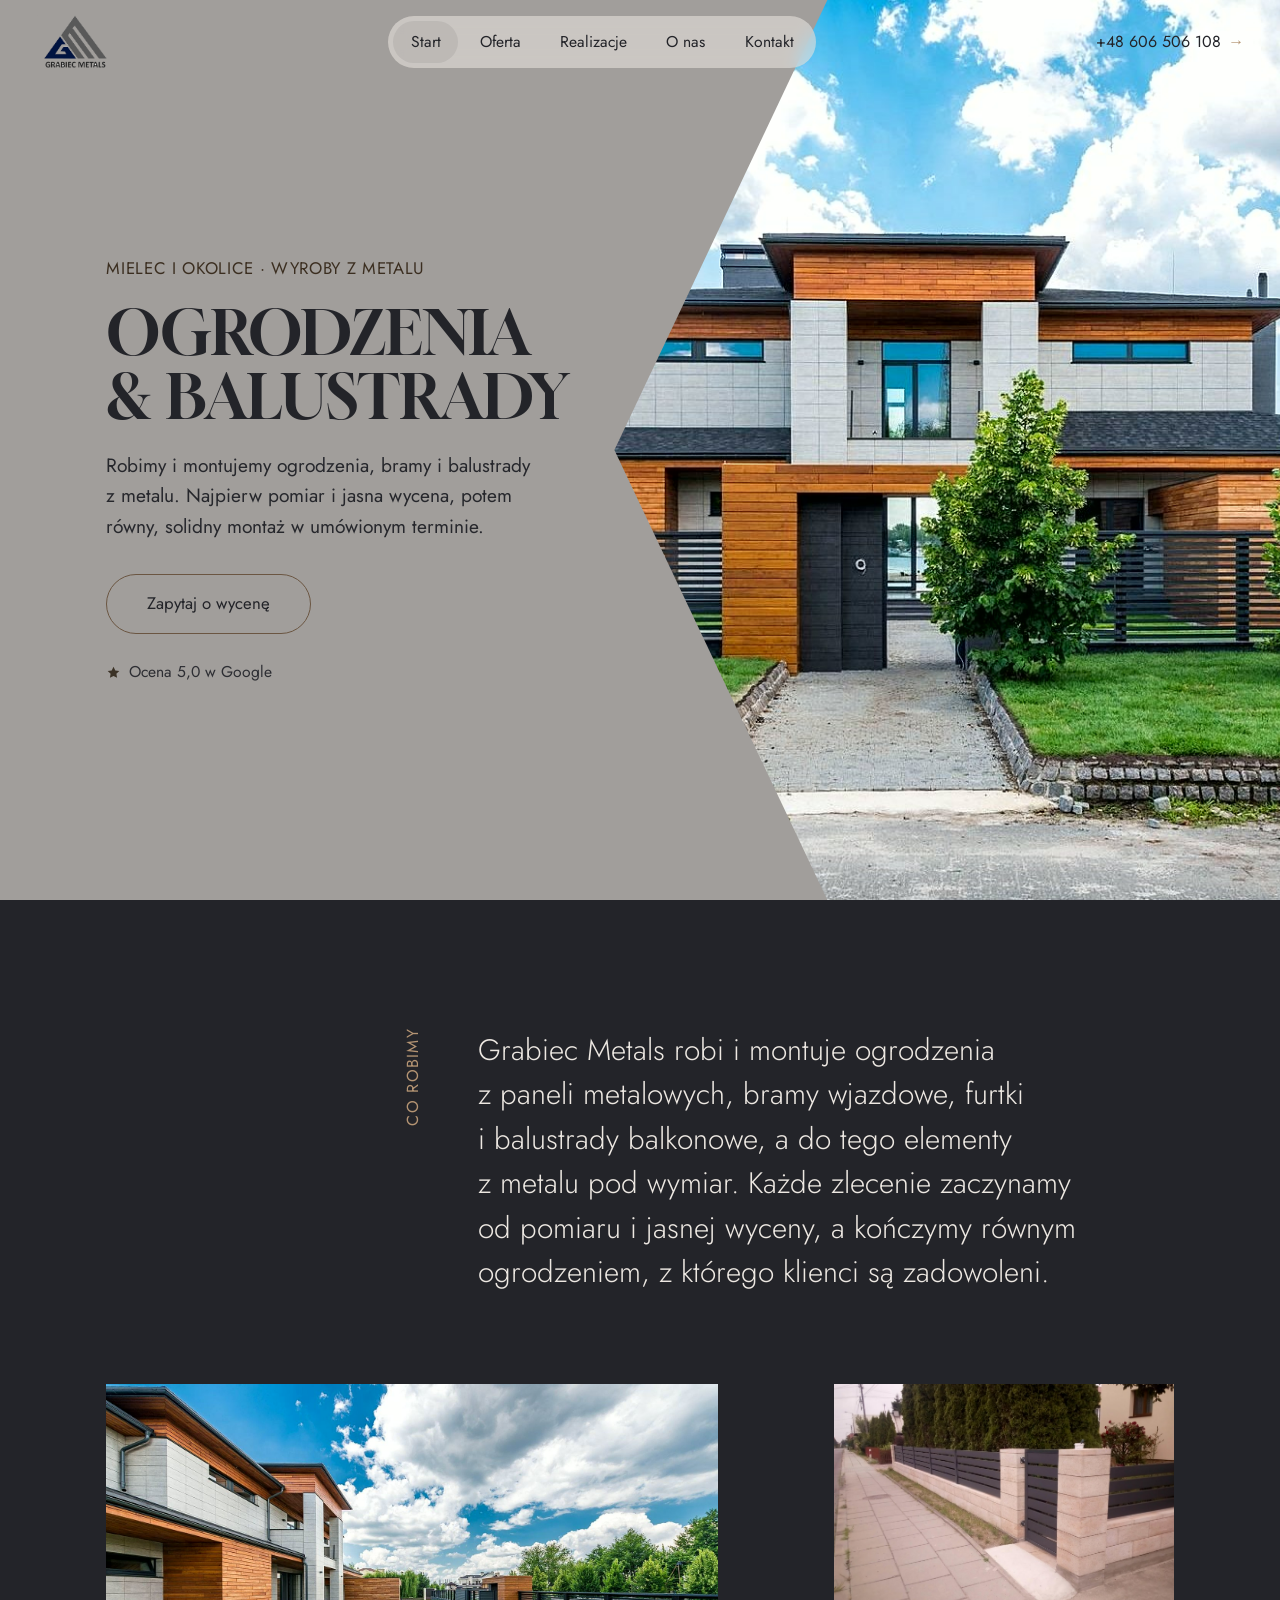
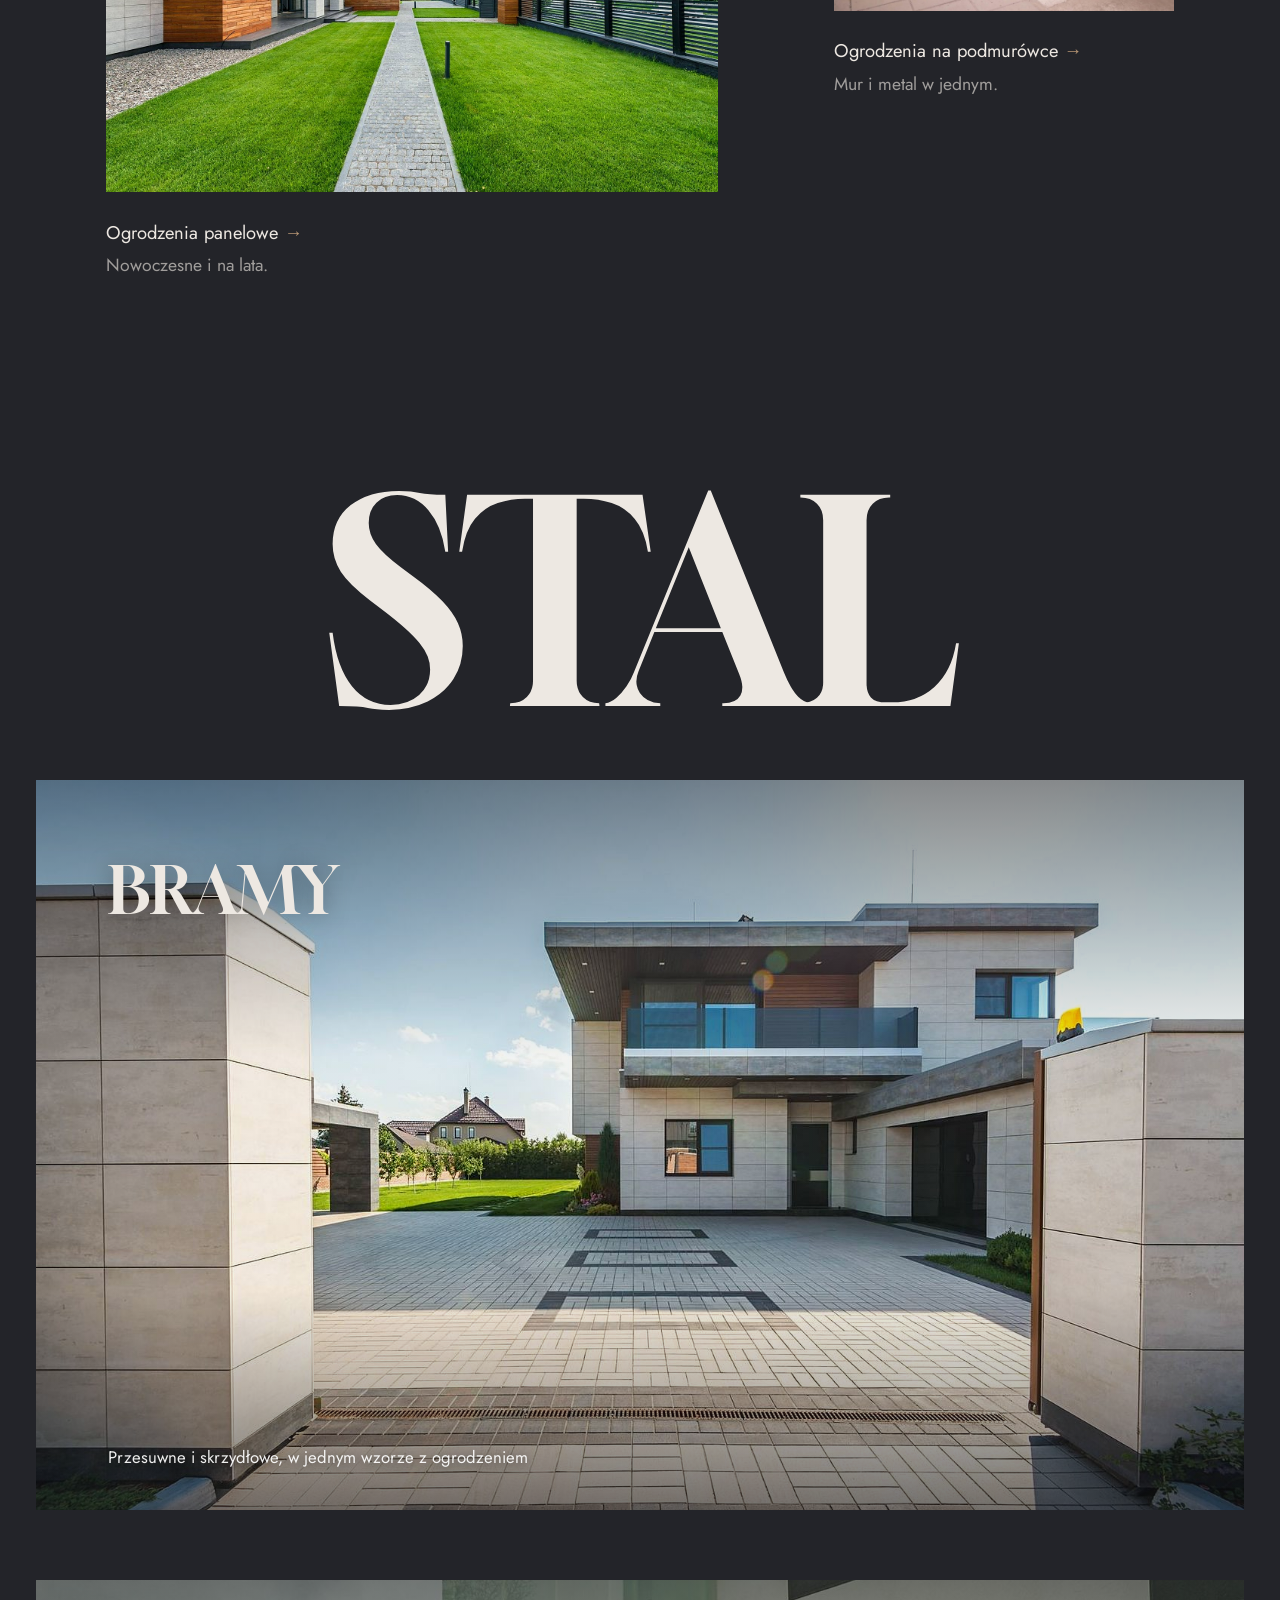
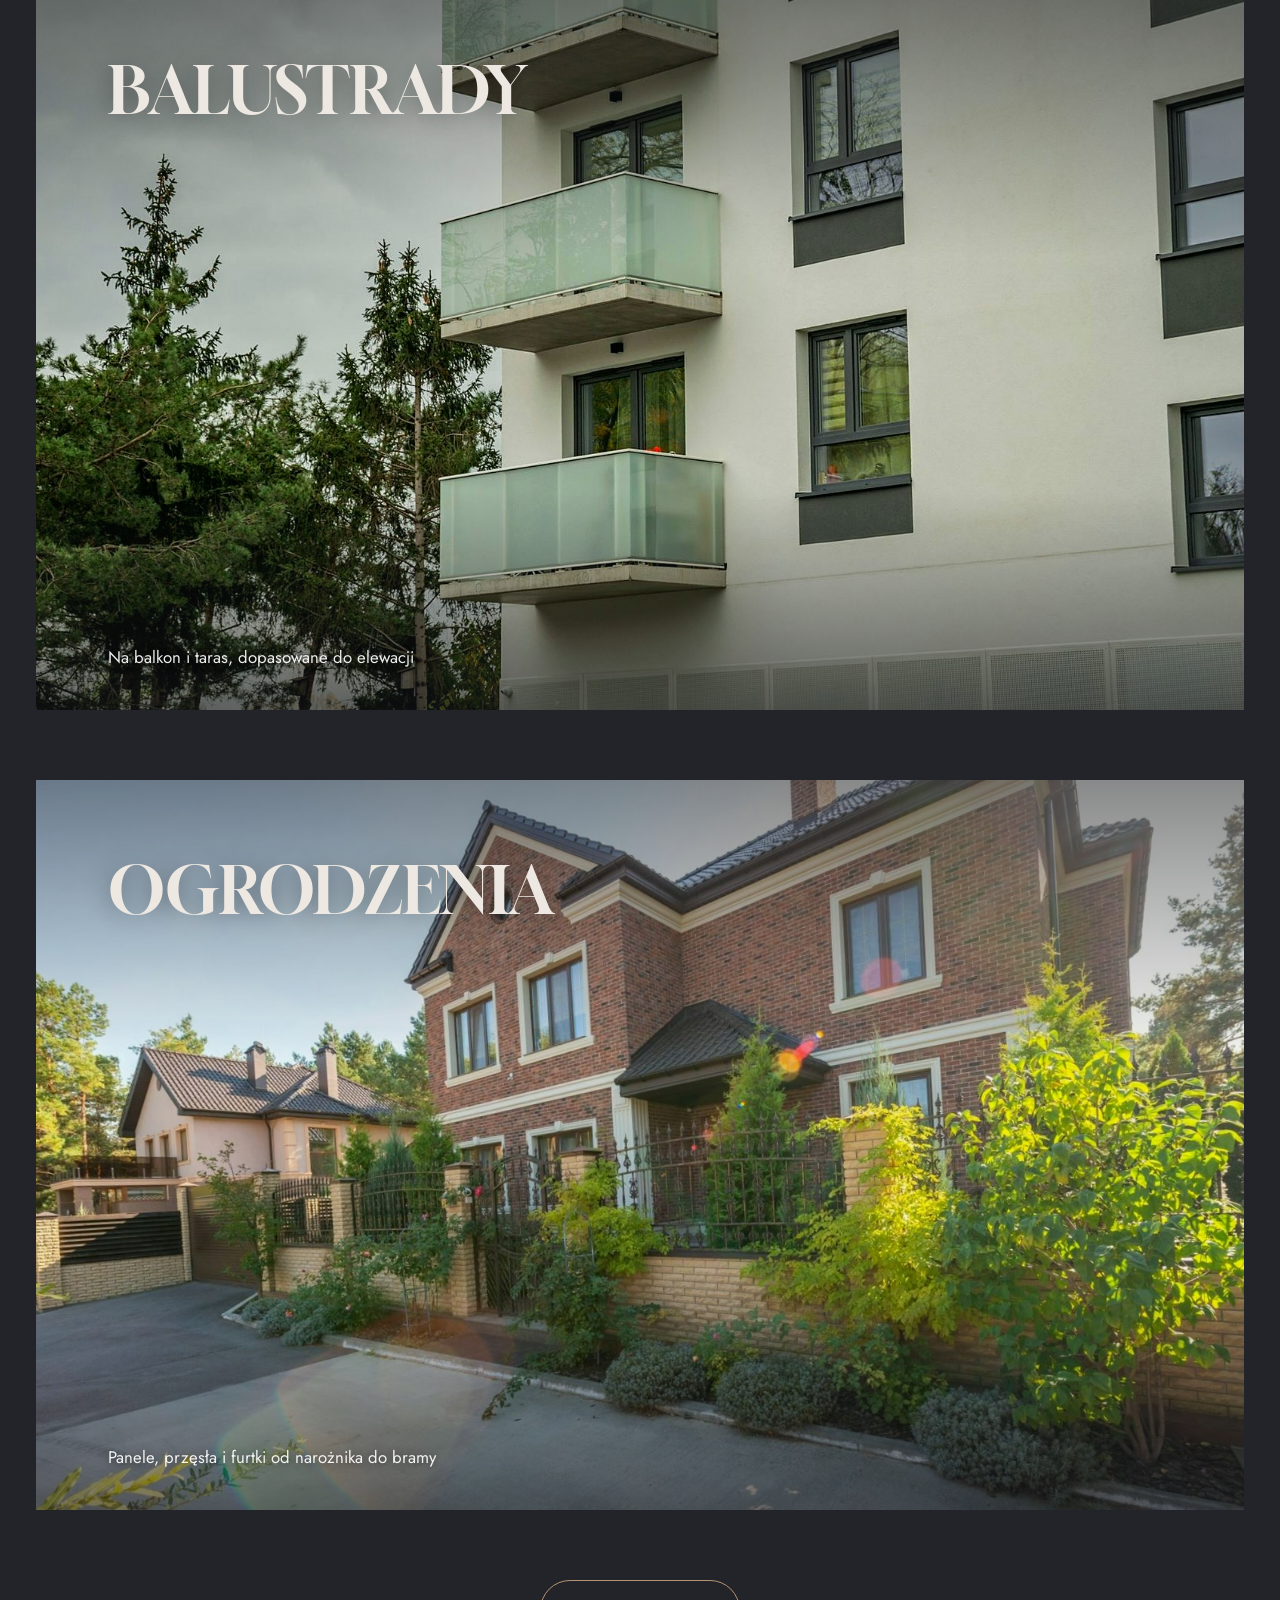
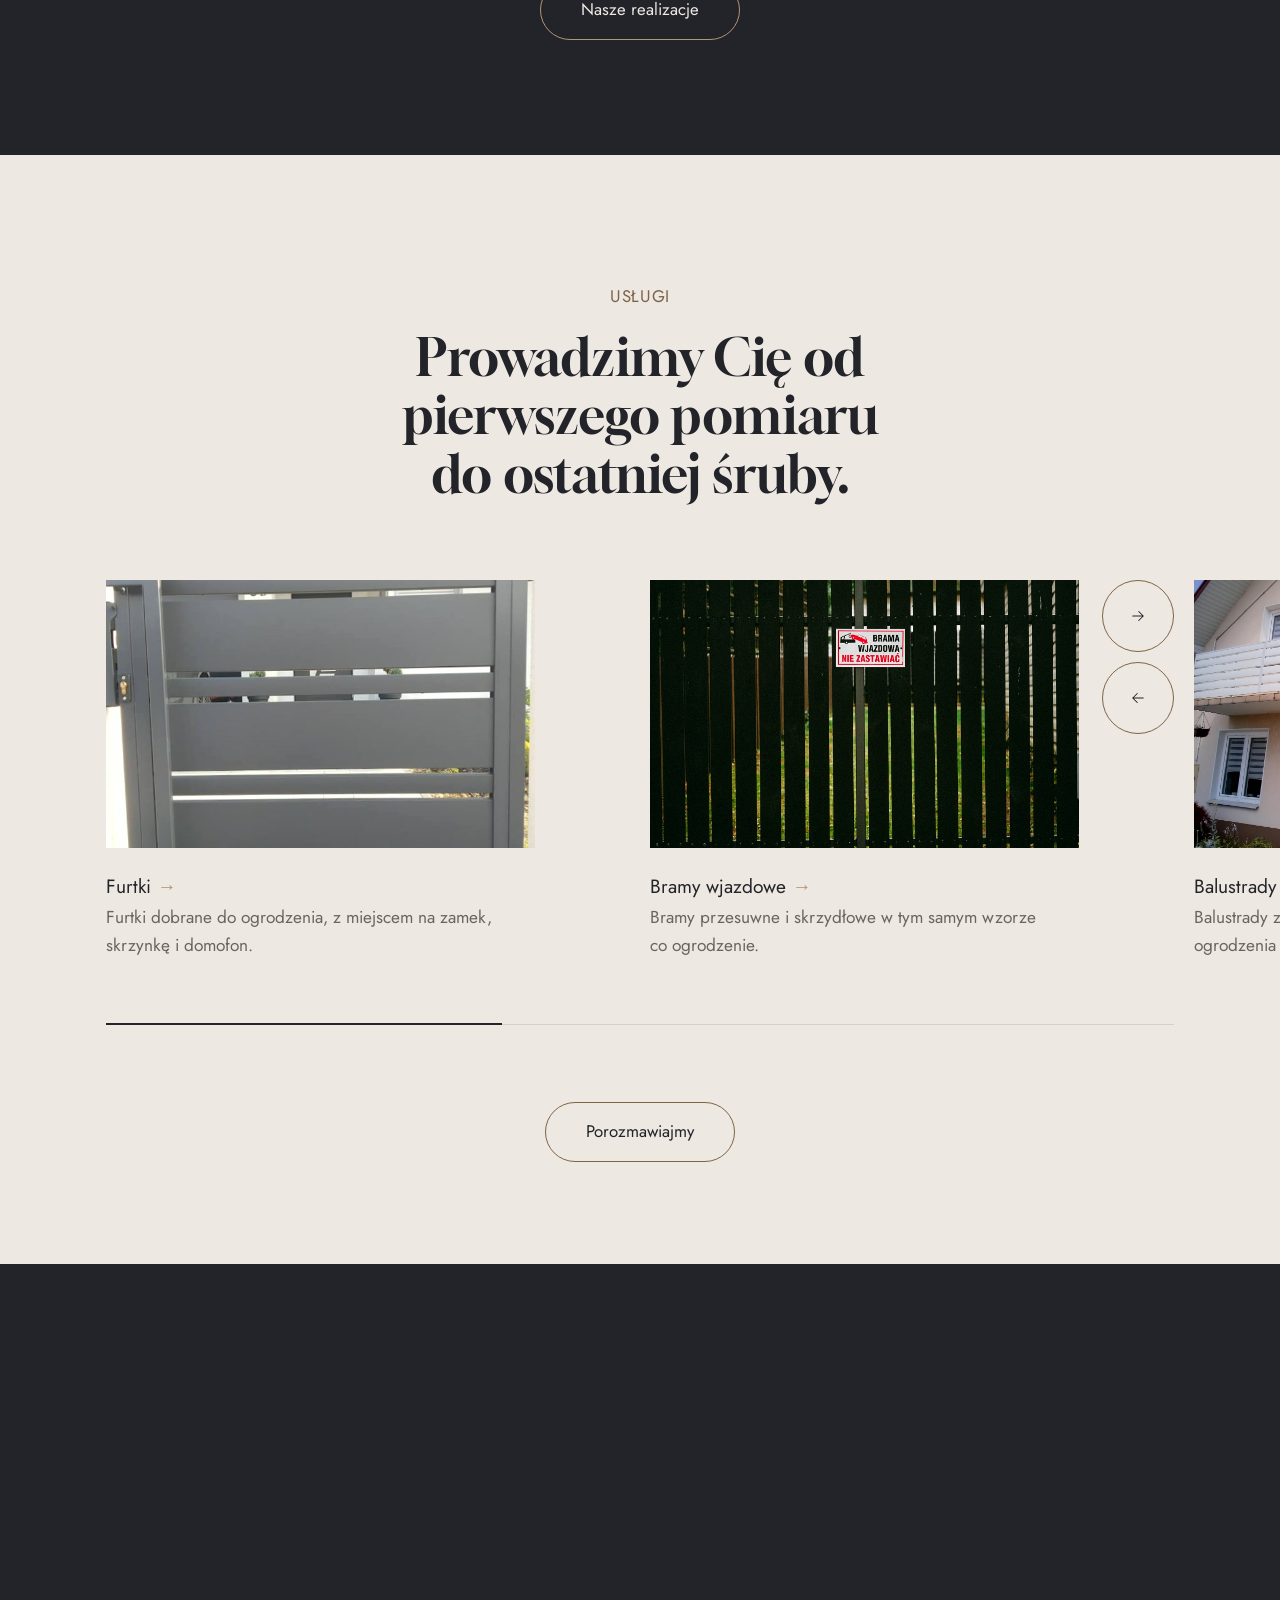
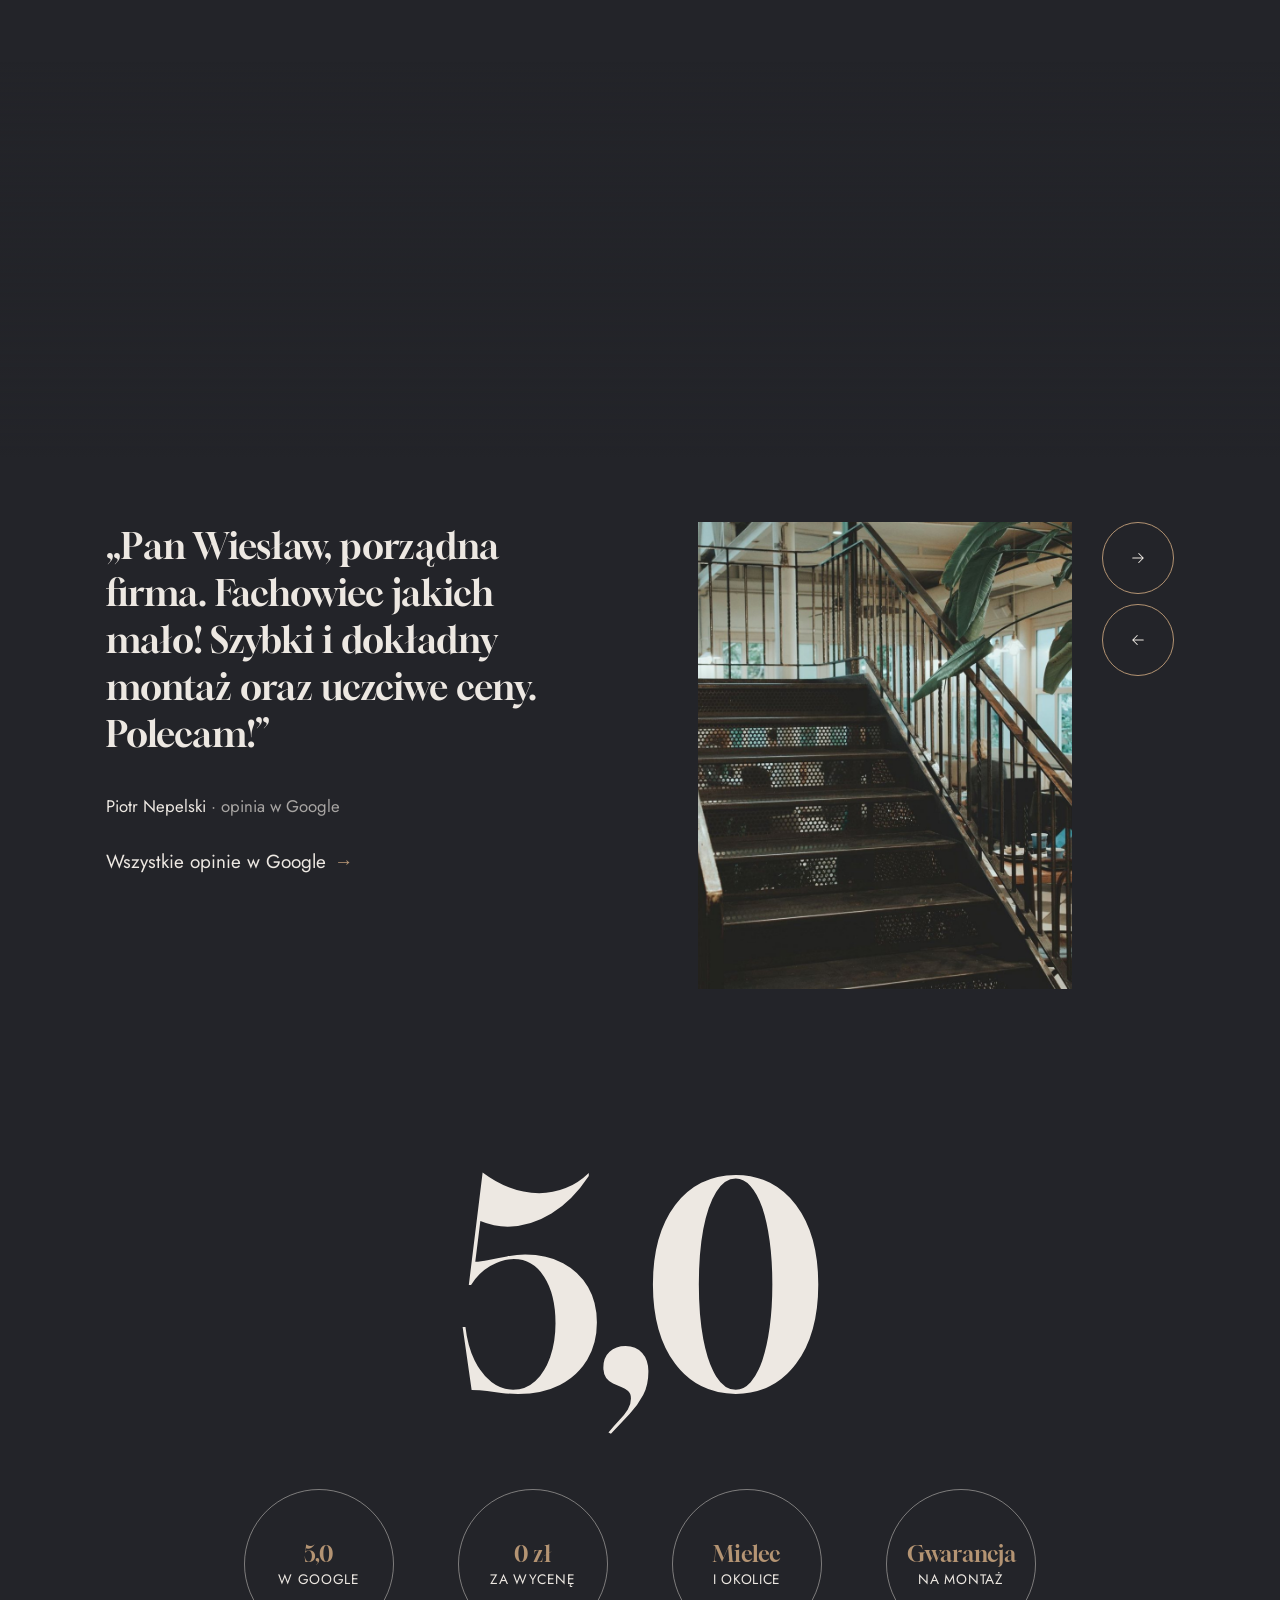
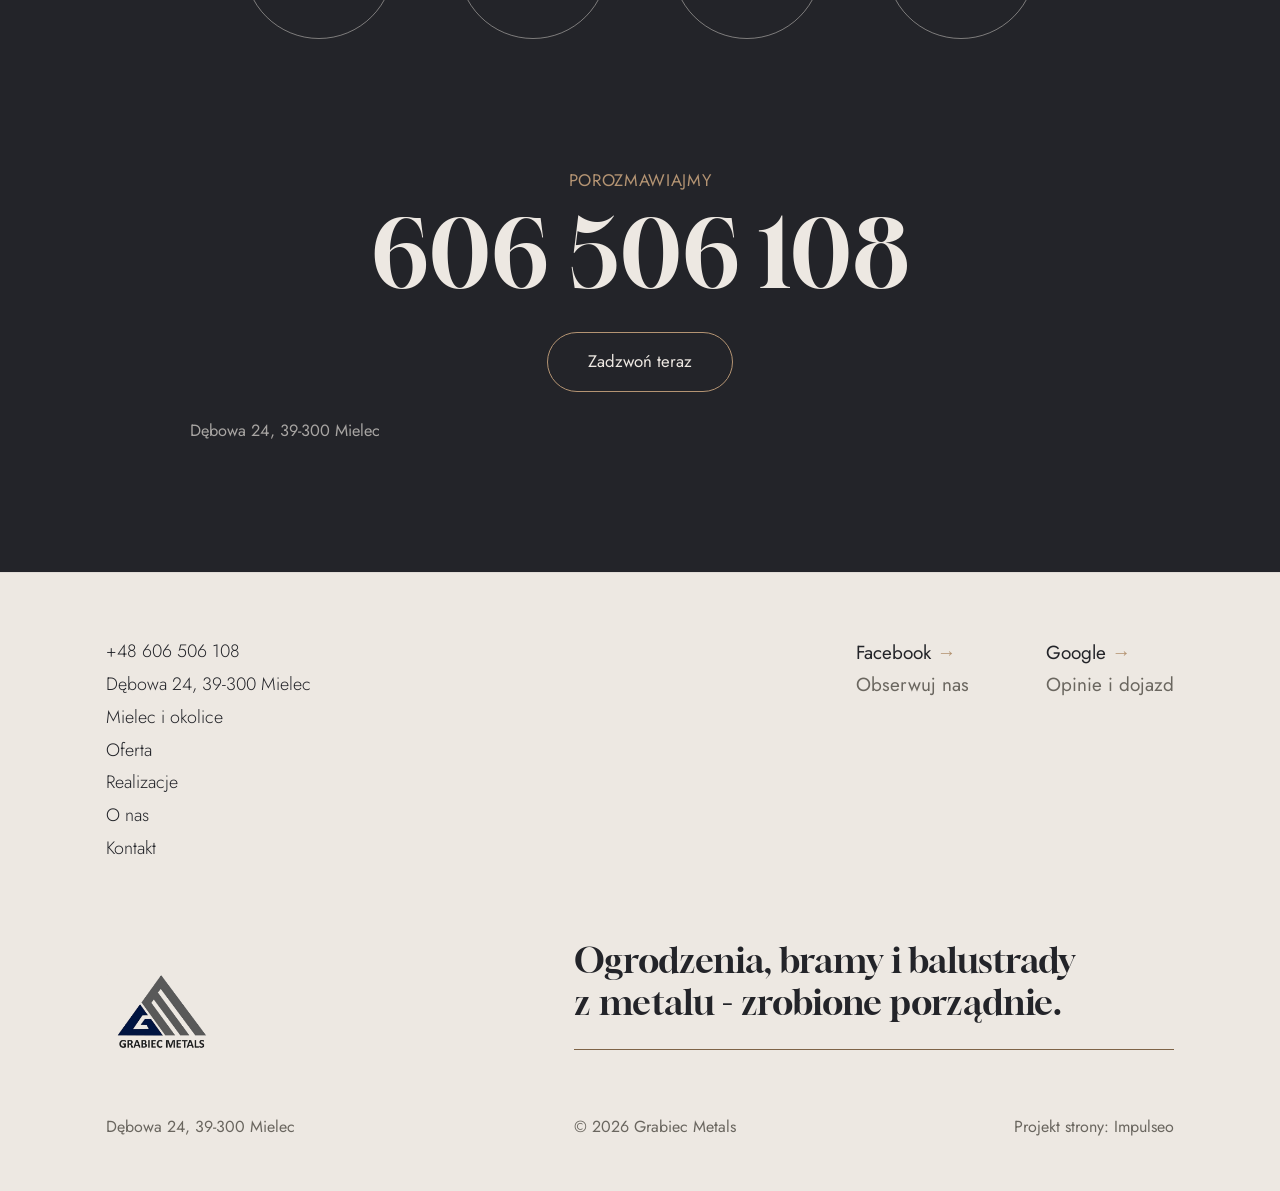
==== commit 49b768b3: "[claude-edit][cmt:22e0274a-bcee-4258-8b8b-423ecee38bc0] przebudowa w stylu klindworthroofing.com: gr" ====
--- a/index.html
+++ b/index.html
@@ -20,187 +20,150 @@
 <script type="application/ld+json">{"@context": "https://schema.org", "@type": "LocalBusiness", "name": "Grabiec Metals", "url": "https://kris20032.github.io/grabiec-metals/", "telephone": "+48606506108", "image": "https://kris20032.github.io/grabiec-metals/img/og.jpg", "areaServed": "Mielec", "sameAs": ["https://maps.google.com/?cid=9754666785261133392&g_mp=Cidnb29nbGUubWFwcy5wbGFjZXMudjEuUGxhY2VzLlNlYXJjaFRleHQQAhgEIAA", "https://www.facebook.com/p/Grabiec-Metals-100063551228161/?locale=pl_PL"]}</script>
 <link rel="preconnect" href="https://fonts.googleapis.com">
 <link rel="preconnect" href="https://fonts.gstatic.com" crossorigin>
-<link href="https://fonts.googleapis.com/css2?family=Space+Grotesk:wght@500;600;700&family=DM+Sans:opsz,wght@9..40,400;9..40,500;9..40,600&display=swap" rel="stylesheet">
+<link href="https://fonts.googleapis.com/css2?family=Gloock&family=Jost:wght@300;400;500&display=swap" rel="stylesheet">
 <link rel="stylesheet" href="assets/styles.css?v=fae0aafb">
+<link rel="stylesheet" href="assets/klind.css?v=1">
 </head>
 <body>
 
-<header class="nav">
-  <div class="wrap nav-inner">
-    <a class="brand brand-has-logo" href="index.html"><img class="brand-logo" src="img/logo.png" alt="Grabiec Metals" width="757" height="564" decoding="async"></a>
-    <nav class="nav-links">
+<header class="k-nav">
+  <div class="k-nav-in">
+    <a class="k-brand" href="index.html"><img class="brand-logo" src="img/logo.png" alt="Grabiec Metals" width="757" height="564" decoding="async"></a>
+    <nav class="k-menu" aria-label="Menu główne">
+      <a href="index.html" class="active">Start</a>
       <a href="oferta.html">Oferta</a>
       <a href="realizacje.html">Realizacje</a>
-      <a href="o-nas.html">O nas</a>
+      <a href="o-nas.html">O nas</a>
       <a href="kontakt.html">Kontakt</a>
-      <a href="tel:+48606506108" class="btn btn-accent">Zadzwoń +48 606 506 108</a>
+      <a class="k-menu-tel" href="tel:+48606506108">Zadzwoń +48 606 506 108</a>
     </nav>
-    <button class="nav-toggle" aria-label="Menu"><span></span><span></span><span></span></button>
+    <a class="k-phone" href="tel:+48606506108">+48 606 506 108 <span class="k-arr" aria-hidden="true">&rarr;</span></a>
+    <button class="k-burger" aria-label="Menu" aria-expanded="false"><span></span><span></span></button>
   </div>
 </header>
 
 <main>
-<section class="hero-fach">
-  <img class="hf-photo" src="img/hero.jpg" fetchpriority="high" data-rotate="img/g2.jpg|img/g3.jpg" alt="Grabiec Metals" width="1880" height="930">
-  <div class="hf-panel">
-    <div class="hf-inner">
-      <span class="hf-kicker">Panele ogrodzeniowe · Mielec</span>
-      <h1 class="hf-title">Nowoczesne ogrodzenia <em>z paneli metalowych</em></h1>
-      <p class="hf-lead">Robimy i montujemy ogrodzenia z paneli metalowych, bramy, furtki i balustrady balkonowe. Szybki termin, dokładny montaż i uczciwa wycena przed startem.</p>
-      <a class="hf-phone" href="tel:+48606506108"><span class="hf-phone-lab">Zadzwoń teraz</span><span class="hf-phone-num"><svg class="ico-tel" width="16" height="16" viewBox="0 0 24 24" fill="none" aria-hidden="true"><path d="M6.6 10.8a15.5 15.5 0 0 0 6.6 6.6l2.2-2.2a1 1 0 0 1 1-.24 11.4 11.4 0 0 0 3.6.58 1 1 0 0 1 1 1V20a1 1 0 0 1-1 1A17 17 0 0 1 3 4a1 1 0 0 1 1-1h3.5a1 1 0 0 1 1 1c0 1.25.2 2.46.58 3.6a1 1 0 0 1-.25 1l-2.23 2.2Z" fill="currentColor"/></svg> +48 606 506 108</span></a>
-      <div class="hf-actions">
-        <a href="kontakt.html" class="btn btn-accent">Zadzwoń teraz <span class="arr">→</span></a>
-        <a href="tel:+48606506108" class="btn btn-ghost hf-ghost">Zadzwoń +48 606 506 108</a>
+<section class="k-hero">
+  <img class="k-hero-photo" src="img/hero.jpg" fetchpriority="high" alt="Nowoczesny dom z antracytowym ogrodzeniem panelowym" width="1880" height="930">
+  <div class="k-hero-txt">
+    <span class="k-kicker">Mielec i&nbsp;okolice · wyroby z&nbsp;metalu</span>
+    <h1>Ogrodzenia &amp; balustrady</h1>
+    <p>Robimy i&nbsp;montujemy ogrodzenia, bramy i&nbsp;balustrady z&nbsp;metalu. Najpierw pomiar i&nbsp;jasna wycena, potem równy, solidny montaż w&nbsp;umówionym terminie.</p>
+    <a class="k-btn" href="kontakt.html">Zapytaj o&nbsp;wycenę</a>
+    <div class="k-hero-rate"><svg width="15" height="15" viewBox="0 0 24 24" aria-hidden="true"><path d="M12 2.8l2.85 5.8 6.4.93-4.63 4.5 1.1 6.37L12 17.4l-5.72 3 1.1-6.37-4.63-4.5 6.4-.93L12 2.8Z" fill="currentColor"/></svg> Ocena 5,0 w&nbsp;Google</div>
+  </div>
+</section>
+
+<section class="k-dark k-what">
+  <div class="k-what-top reveal">
+    <span class="k-vlabel">Co robimy</span>
+    <p class="k-what-lead">Grabiec Metals robi i&nbsp;montuje ogrodzenia z&nbsp;paneli metalowych, bramy wjazdowe, furtki i&nbsp;balustrady balkonowe, a&nbsp;do tego elementy z&nbsp;metalu pod wymiar. Każde zlecenie zaczynamy od pomiaru i&nbsp;jasnej wyceny, a&nbsp;kończymy równym ogrodzeniem, z&nbsp;którego klienci są zadowoleni.</p>
+  </div>
+  <div class="k-duo">
+    <a class="k-card reveal" href="oferta.html"><div class="k-card-img"><img src="img/about.jpg" alt="Ogrodzenie panelowe przy nowoczesnym domu" width="1600" height="1068" decoding="async"></div><span class="k-card-t">Ogrodzenia panelowe <span class="k-arr" aria-hidden="true">&rarr;</span></span><span class="k-card-s">Nowoczesne i&nbsp;na lata.</span></a>
+    <a class="k-card reveal" href="oferta.html"><div class="k-card-img"><img src="img/g2.jpg" alt="Ogrodzenie z paneli na podmurówce" width="1518" height="1106" decoding="async"></div><span class="k-card-t">Ogrodzenia na podmurówce <span class="k-arr" aria-hidden="true">&rarr;</span></span><span class="k-card-s">Mur i&nbsp;metal w&nbsp;jednym.</span></a>
+  </div>
+</section>
+
+<section class="k-dark k-work">
+  <h2 class="k-giant reveal" aria-label="Stal">Stal</h2>
+  <a class="k-proj reveal" href="oferta.html"><img src="img/g8.jpg" alt="Wjazd do nowoczesnego domu z bramą" loading="lazy" width="1600" height="1068" decoding="async"><span class="k-proj-name">Bramy</span><span class="k-proj-sub">Przesuwne i&nbsp;skrzydłowe, w&nbsp;jednym wzorze z&nbsp;ogrodzeniem</span></a>
+  <a class="k-proj reveal" href="oferta.html"><img src="img/g6.jpg" alt="Balustrady balkonowe na budynku" loading="lazy" width="1600" height="1066" decoding="async"><span class="k-proj-name">Balustrady</span><span class="k-proj-sub">Na balkon i&nbsp;taras, dopasowane do elewacji</span></a>
+  <a class="k-proj reveal" href="oferta.html"><img src="img/g10.jpg" alt="Dom z metalowym ogrodzeniem" loading="lazy" width="1510" height="954" decoding="async"><span class="k-proj-name">Ogrodzenia</span><span class="k-proj-sub">Panele, przęsła i&nbsp;furtki od narożnika do bramy</span></a>
+  <div class="k-center reveal"><a class="k-btn" href="realizacje.html">Nasze realizacje</a></div>
+</section>
+
+<section class="k-svc">
+  <div class="k-svc-head reveal">
+    <span class="k-kicker">Usługi</span>
+    <h2>Prowadzimy Cię od pierwszego pomiaru do ostatniej śruby.</h2>
+  </div>
+  <div class="k-car">
+    <div class="k-car-nav">
+      <button class="k-circ" data-car="next" aria-label="Następna usługa"><svg width="18" height="18" viewBox="0 0 24 24" fill="none" aria-hidden="true"><path d="M5 12h14m-6-6 6 6-6 6" stroke="currentColor" stroke-width="1.4" stroke-linecap="round" stroke-linejoin="round"/></svg></button>
+      <button class="k-circ" data-car="prev" aria-label="Poprzednia usługa"><svg width="18" height="18" viewBox="0 0 24 24" fill="none" aria-hidden="true"><path d="M19 12H5m6-6-6 6 6 6" stroke="currentColor" stroke-width="1.4" stroke-linecap="round" stroke-linejoin="round"/></svg></button>
+    </div>
+    <div class="k-car-track">
+        <a class="k-slide" href="oferta.html"><div class="k-slide-img"><img src="img/g4.jpg" alt="Furtki" loading="lazy" width="688" height="930" decoding="async"></div><h3>Furtki <span class="k-arr" aria-hidden="true">&rarr;</span></h3><p>Furtki dobrane do ogrodzenia, z&nbsp;miejscem na zamek, skrzynkę i&nbsp;domofon.</p></a>
+        <a class="k-slide" href="oferta.html"><div class="k-slide-img"><img src="img/g5.jpg" alt="Bramy wjazdowe" loading="lazy" width="1600" height="1066" decoding="async"></div><h3>Bramy wjazdowe <span class="k-arr" aria-hidden="true">&rarr;</span></h3><p>Bramy przesuwne i&nbsp;skrzydłowe w&nbsp;tym samym wzorze co ogrodzenie.</p></a>
+        <a class="k-slide" href="oferta.html"><div class="k-slide-img"><img src="img/g3.jpg" alt="Balustrady balkonowe" loading="lazy" width="1600" height="1200" decoding="async"></div><h3>Balustrady balkonowe <span class="k-arr" aria-hidden="true">&rarr;</span></h3><p>Balustrady z&nbsp;profili na balkon i&nbsp;taras - w&nbsp;stylu ogrodzenia albo elewacji.</p></a>
+        <a class="k-slide" href="oferta.html"><div class="k-slide-img"><img src="img/g1.jpg" alt="Ogrodzenia panelowe" loading="lazy" width="1546" height="666" decoding="async"></div><h3>Ogrodzenia panelowe <span class="k-arr" aria-hidden="true">&rarr;</span></h3><p>Nowoczesne panele z&nbsp;poziomych profili, w&nbsp;antracycie i&nbsp;innych kolorach - równa linia od narożnika do bramy.</p></a>
+        <a class="k-slide" href="oferta.html"><div class="k-slide-img"><img src="img/g7.jpg" alt="Ogrodzenia na podmurówce" loading="lazy" width="1600" height="1066" decoding="async"></div><h3>Ogrodzenia na podmurówce <span class="k-arr" aria-hidden="true">&rarr;</span></h3><p>Przęsła z&nbsp;paneli między słupkami z&nbsp;bloczka - zgrabne połączenie muru i&nbsp;metalu.</p></a>
+        <a class="k-slide" href="oferta.html"><div class="k-slide-img"><img src="img/g9.jpg" alt="Obróbka metalu na zamówienie" loading="lazy" width="1552" height="1014" decoding="async"></div><h3>Obróbka metalu na zamówienie <span class="k-arr" aria-hidden="true">&rarr;</span></h3><p>Elementy metalowe pod wymiar, gdy gotowy wyrób nie pasuje do miejsca.</p></a>
+    </div>
+    <div class="k-car-bar" aria-hidden="true"><i></i></div>
+  </div>
+  <div class="k-center reveal"><a class="k-btn k-btn-dark" href="kontakt.html">Porozmawiajmy</a></div>
+</section>
+
+<section class="stopklatka k-band" aria-hidden="true">
+  <div class="stk-bg" style="background-image:url(img/band.jpg)"></div>
+</section>
+
+<section class="k-dark k-rev" aria-label="Opinie klientów">
+  <div class="k-rev-grid">
+    <div class="k-quote">
+        <figure class="k-q on"><blockquote>„Pan Wiesław, porządna firma. Fachowiec jakich mało! Szybki i&nbsp;dokładny montaż oraz uczciwe ceny. Polecam!”</blockquote><figcaption><b>Piotr Nepelski</b> · opinia w&nbsp;Google</figcaption></figure>
+        <figure class="k-q"><blockquote>„Firma godna polecenia, szybkie i&nbsp;dokładne wykonanie zlecenia.”</blockquote><figcaption><b>Grzegorz Ciemiega</b> · opinia w&nbsp;Google</figcaption></figure>
+        <figure class="k-q"><blockquote>„Polecam serdecznie, szybki termin realizacji.”</blockquote><figcaption><b>Lucek Potok</b> · opinia w&nbsp;Google</figcaption></figure>
+      <a class="k-rev-link" href="https://maps.google.com/?cid=9754666785261133392&amp;g_mp=Cidnb29nbGUubWFwcy5wbGFjZXMudjEuUGxhY2VzLlNlYXJjaFRleHQQAhgEIAA" target="_blank" rel="noopener">Wszystkie opinie w&nbsp;Google <span class="k-arr" aria-hidden="true">&rarr;</span></a>
+    </div>
+    <div class="k-rev-art">
+      <img src="img/opinie.jpg" alt="Metalowa balustrada schodów" loading="lazy" width="1600" height="1068" decoding="async">
+      <div class="k-rev-nav">
+        <button class="k-circ" data-rev="next" aria-label="Następna opinia"><svg width="18" height="18" viewBox="0 0 24 24" fill="none" aria-hidden="true"><path d="M5 12h14m-6-6 6 6-6 6" stroke="currentColor" stroke-width="1.4" stroke-linecap="round" stroke-linejoin="round"/></svg></button>
+        <button class="k-circ" data-rev="prev" aria-label="Poprzednia opinia"><svg width="18" height="18" viewBox="0 0 24 24" fill="none" aria-hidden="true"><path d="M19 12H5m6-6-6 6 6 6" stroke="currentColor" stroke-width="1.4" stroke-linecap="round" stroke-linejoin="round"/></svg></button>
       </div>
-      <div class="hf-trust"><svg class="ico-star" width="14" height="14" viewBox="0 0 24 24" style="vertical-align:-2px" aria-hidden="true"><path d="M12 2.8l2.85 5.8 6.4.93-4.63 4.5 1.1 6.37L12 17.4l-5.72 3 1.1-6.37-4.63-4.5 6.4-.93L12 2.8Z" fill="currentColor"/></svg> Ocena 5,0 w Google</div>
     </div>
   </div>
 </section>
-<section class="fach-promise">
-  <div class="wrap">
-    <ul class="fp-row reveal"><li>Bezpłatna wycena</li><li>Dojazd: Mielec i okolice</li><li>Gwarancja na robociznę</li></ul>
-  </div>
+
+<section class="k-dark k-kudos">
+  <h2 class="k-giant reveal" aria-label="Ocena 5,0">5,0</h2>
+  <ul class="k-seals reveal">
+    <li class="k-seal"><span><b>5,0</b>w Google</span></li>
+    <li class="k-seal"><span><b>0 zł</b>za wycenę</span></li>
+    <li class="k-seal"><span><b>Mielec</b>i okolice</span></li>
+    <li class="k-seal"><span><b>Gwarancja</b>na montaż</span></li>
+  </ul>
 </section>
-<section class="opinie-mini" aria-label="Opinie klientów">
-  <div class="wrap">
-    <div class="om-row">
-      <div class="om-item reveal"><blockquote>„Pan Wiesław pożądna firma.”</blockquote><span class="om-autor">Piotr Nepelski</span></div>
-      <div class="om-item reveal"><blockquote>„Firma godna polecenia, szybkie i dokładne wykonanie zlecenia.”</blockquote><span class="om-autor">Grzegorz Ciemiega</span></div>
-      <div class="om-item reveal"><blockquote>„Polecam serdecznie , szybki termin realizacji”</blockquote><span class="om-autor">Lucek Potok</span></div>
-    </div>
-  </div>
-</section>
-<section class="gateways-band">
-  <div class="wrap">
-    <div class="gateways">
-      <a href="oferta.html" class="gateway reveal"><img src="img/g1.jpg" alt="Furtki" loading="lazy" width="1546" height="666" decoding="async"><span class="g-ttl">Furtki</span></a>
-      <a href="oferta.html" class="gateway reveal"><img src="img/g4.jpg" alt="Bramy wjazdowe" loading="lazy" width="688" height="930" decoding="async"><span class="g-ttl">Bramy wjazdowe</span></a>
-      <a href="oferta.html" class="gateway reveal"><img src="img/g5.jpg" alt="Balustrady balkonowe" loading="lazy" width="1600" height="1066" decoding="async"><span class="g-ttl">Balustrady balkonowe</span></a>
-    </div>
-  </div>
-</section>
-<section class="proces proces-os fachowcy">
-  <div class="wrap proc-grid">
-    <div class="proc-side">
-      <div class="head reveal">
-        <span class="eyebrow">Jak pracujemy</span>
-        <h2>Wiesz, na czym stoisz - na każdym etapie</h2>
-        <p>Od pierwszego telefonu do odbioru roboty - krok po kroku.</p>
-      </div>
-      <div class="proc-count" aria-hidden="true"><span class="pc-cur">01</span><span class="pc-all">/ 04</span></div>
-      <div class="proc-bar" aria-hidden="true"><i></i></div>
-      <p class="proc-now" aria-hidden="true">Bezpłatna wycena</p>
-    </div>
-    <ol class="proces-line">
-      <li class="reveal"><span class="pno">01</span><h3>Bezpłatna wycena</h3><p>Oglądamy zakres u Ciebie i podpowiadamy rozwiązanie. Bezpłatnie.</p></li>
-      <li class="reveal"><span class="pno">02</span><h3>Kosztorys i termin</h3><p>Konkretna kwota i konkretny dzień - spisane, zanim wejdziemy na budowę.</p></li>
-      <li class="reveal"><span class="pno">03</span><h3>Realizacja</h3><p>Praca idzie tak, jak się umówiliśmy - i w terminie.</p></li>
-      <li class="reveal"><span class="pno">04</span><h3>Odbiór i gwarancja</h3><p>Na koniec przegląd we dwóch i gwarancja na to, co zrobiliśmy.</p></li>
-    </ol>
-  </div>
-</section>
-<section>
-  <div class="wrap">
-    <div class="head reveal">
-      <span class="eyebrow">Realizacje</span>
-      <h2>Nasze realizacje</h2>
-      <p>Ogrodzenia, furtki i balustrady, które postawiliśmy w Mielcu i okolicach.</p>
-    </div>
-    <div class="gallery">
-      <div class="tile t-two3 reveal"><img src="img/g6.jpg" alt="Grabiec Metals" loading="lazy" width="1600" height="1066" decoding="async"></div>
-      <div class="tile t-third reveal"><img src="img/g7.jpg" alt="Grabiec Metals" loading="lazy" width="1600" height="1066" decoding="async"></div>
-      <div class="tile t-third reveal"><img src="img/g8.jpg" alt="Grabiec Metals" loading="lazy" width="1600" height="1068" decoding="async"></div>
-      <div class="tile t-third reveal"><img src="img/g9.jpg" alt="Grabiec Metals" loading="lazy" width="1552" height="1014" decoding="async"></div>
-      <div class="tile t-third reveal"><img src="img/g10.jpg" alt="Grabiec Metals" loading="lazy" width="1510" height="954" decoding="async"></div>
-    </div>
-    <div style="margin-top:var(--space-7)" class="reveal"><a href="realizacje.html" class="btn btn-accent">Pełna galeria <span class="arr">→</span></a></div>
-  </div>
-</section>
-<section class="fach-uslugi">
-  <div class="wrap">
-    <div class="head reveal">
-      <span class="eyebrow">Co robimy</span>
-      <h2>Ogrodzenia i wyroby z metalu</h2>
-      <p>Zakres prac, jaki robię najczęściej - pełny opis i wycenę znajdziesz niżej.</p>
-    </div>
-    <ul class="fu-list">
-      <li class="fu-row reveal"><div class="fu-name">Furtki</div><div class="fu-desc">Furtki dobrane do ogrodzenia, z miejscem na zamek, skrzynkę i domofon.</div><a class="fu-cta" href="kontakt.html">Wycena <span class="arr">→</span></a></li>
-      <li class="fu-row reveal"><div class="fu-name">Bramy wjazdowe</div><div class="fu-desc">Bramy przesuwne i skrzydłowe w tym samym wzorze co ogrodzenie.</div><a class="fu-cta" href="kontakt.html">Wycena <span class="arr">→</span></a></li>
-      <li class="fu-row reveal"><div class="fu-name">Balustrady balkonowe</div><div class="fu-desc">Balustrady z profili na balkon i taras - w stylu ogrodzenia albo elewacji.</div><a class="fu-cta" href="kontakt.html">Wycena <span class="arr">→</span></a></li>
-      <li class="fu-row reveal"><div class="fu-name">Ogrodzenia panelowe</div><div class="fu-desc">Nowoczesne panele z poziomych profili, w kolorze antracytu i innych - równa linia od narożnika do bramy.</div><a class="fu-cta" href="kontakt.html">Wycena <span class="arr">→</span></a></li>
-      <li class="fu-row reveal"><div class="fu-name">Ogrodzenia na podmurówce</div><div class="fu-desc">Przęsła z paneli między słupkami z bloczka - zgrabne połączenie muru i metalu.</div><a class="fu-cta" href="kontakt.html">Wycena <span class="arr">→</span></a></li>
-      <li class="fu-row reveal"><div class="fu-name">Obróbka metalu na zamówienie</div><div class="fu-desc">Elementy metalowe pod wymiar, gdy gotowy wyrób nie pasuje do miejsca.</div><a class="fu-cta" href="kontakt.html">Wycena <span class="arr">→</span></a></li>
-    </ul>
-    <div style="margin-top:var(--space-7)" class="reveal"><a href="oferta.html" class="btn btn-ghost">Pełna oferta <span class="arr">→</span></a></div>
-  </div>
-</section>
-<section class="stopklatka" aria-hidden="true">
-  <div class="stk-bg" style="background-image:url(img/about.jpg)"></div>
-</section>
-<section class="opinie">
-  <div class="wrap">
-    <div class="head center reveal">
-      <span class="eyebrow">Opinie</span>
-      <h2>Co mówią klienci</h2>
-    </div>
-    <p class="op-meta reveal"><span class="g-badge"><svg class="gb-ico" viewBox="0 0 24 24" width="18" height="18" aria-hidden="true"><path fill="#4285F4" d="M22.56 12.25c0-.78-.07-1.53-.2-2.25H12v4.26h5.92c-.26 1.37-1.04 2.53-2.21 3.31v2.77h3.57c2.08-1.92 3.28-4.74 3.28-8.09z"/><path fill="#34A853" d="M12 23c2.97 0 5.46-.98 7.28-2.66l-3.57-2.77c-.98.66-2.23 1.06-3.71 1.06-2.86 0-5.29-1.93-6.16-4.53H2.18v2.84C3.99 20.53 7.7 23 12 23z"/><path fill="#FBBC05" d="M5.84 14.09c-.22-.66-.35-1.36-.35-2.09s.13-1.43.35-2.09V7.07H2.18C1.43 8.55 1 10.22 1 12s.43 3.45 1.18 4.93l2.85-2.22.81-.62z"/><path fill="#EA4335" d="M12 5.38c1.62 0 3.06.56 4.21 1.64l3.15-3.15C17.45 2.09 14.97 1 12 1 7.7 1 3.99 3.47 2.18 7.07l3.66 2.84c.87-2.6 3.3-4.53 6.16-4.53z"/></svg><b class="gb-ocena">5,0</b><svg class="gb-stars" viewBox="0 0 90 18" width="74" height="14.8" aria-hidden="true"><g fill="currentColor" opacity=".26"><path transform="translate(0,0)" d="M9 1.6l2.2 4.46 4.92.72-3.56 3.47.84 4.9L9 12.74l-4.4 2.31.84-4.9L1.88 6.68l4.92-.72L9 1.6Z"/><path transform="translate(18,0)" d="M9 1.6l2.2 4.46 4.92.72-3.56 3.47.84 4.9L9 12.74l-4.4 2.31.84-4.9L1.88 6.68l4.92-.72L9 1.6Z"/><path transform="translate(36,0)" d="M9 1.6l2.2 4.46 4.92.72-3.56 3.47.84 4.9L9 12.74l-4.4 2.31.84-4.9L1.88 6.68l4.92-.72L9 1.6Z"/><path transform="translate(54,0)" d="M9 1.6l2.2 4.46 4.92.72-3.56 3.47.84 4.9L9 12.74l-4.4 2.31.84-4.9L1.88 6.68l4.92-.72L9 1.6Z"/><path transform="translate(72,0)" d="M9 1.6l2.2 4.46 4.92.72-3.56 3.47.84 4.9L9 12.74l-4.4 2.31.84-4.9L1.88 6.68l4.92-.72L9 1.6Z"/></g><clipPath id="gs1000"><rect x="0" y="0" width="90.0" height="18"/></clipPath><g fill="#FBBC04" clip-path="url(#gs1000)"><path transform="translate(0,0)" d="M9 1.6l2.2 4.46 4.92.72-3.56 3.47.84 4.9L9 12.74l-4.4 2.31.84-4.9L1.88 6.68l4.92-.72L9 1.6Z"/><path transform="translate(18,0)" d="M9 1.6l2.2 4.46 4.92.72-3.56 3.47.84 4.9L9 12.74l-4.4 2.31.84-4.9L1.88 6.68l4.92-.72L9 1.6Z"/><path transform="translate(36,0)" d="M9 1.6l2.2 4.46 4.92.72-3.56 3.47.84 4.9L9 12.74l-4.4 2.31.84-4.9L1.88 6.68l4.92-.72L9 1.6Z"/><path transform="translate(54,0)" d="M9 1.6l2.2 4.46 4.92.72-3.56 3.47.84 4.9L9 12.74l-4.4 2.31.84-4.9L1.88 6.68l4.92-.72L9 1.6Z"/><path transform="translate(72,0)" d="M9 1.6l2.2 4.46 4.92.72-3.56 3.47.84 4.9L9 12.74l-4.4 2.31.84-4.9L1.88 6.68l4.92-.72L9 1.6Z"/></g></svg><span class="gb-txt">w Google</span></span></p>
-    <p class="op-meta reveal"><a class="op-google" href="https://maps.google.com/?cid=9754666785261133392&amp;g_mp=Cidnb29nbGUubWFwcy5wbGFjZXMudjEuUGxhY2VzLlNlYXJjaFRleHQQAhgEIAA" target="_blank" rel="noopener"><svg class="op-g-ico" viewBox="0 0 24 24" width="17" height="17" aria-hidden="true"><path fill="#4285F4" d="M22.56 12.25c0-.78-.07-1.53-.2-2.25H12v4.26h5.92c-.26 1.37-1.04 2.53-2.21 3.31v2.77h3.57c2.08-1.92 3.28-4.74 3.28-8.09z"/><path fill="#34A853" d="M12 23c2.97 0 5.46-.98 7.28-2.66l-3.57-2.77c-.98.66-2.23 1.06-3.71 1.06-2.86 0-5.29-1.93-6.16-4.53H2.18v2.84C3.99 20.53 7.7 23 12 23z"/><path fill="#FBBC05" d="M5.84 14.09c-.22-.66-.35-1.36-.35-2.09s.13-1.43.35-2.09V7.07H2.18C1.43 8.55 1 10.22 1 12s.43 3.45 1.18 4.93l2.85-2.22.81-.62z"/><path fill="#EA4335" d="M12 5.38c1.62 0 3.06.56 4.21 1.64l3.15-3.15C17.45 2.09 14.97 1 12 1 7.7 1 3.99 3.47 2.18 7.07l3.66 2.84c.87-2.6 3.3-4.53 6.16-4.53z"/></svg><span>Zobacz opinie w Google</span><span class="arr">→</span></a></p>
-    <div class="opinie-grid">
-      <figure class="op-card reveal"><span class="op-star"><svg class="ico-star" width="14" height="14" viewBox="0 0 24 24" style="vertical-align:-2px" aria-hidden="true"><path d="M12 2.8l2.85 5.8 6.4.93-4.63 4.5 1.1 6.37L12 17.4l-5.72 3 1.1-6.37-4.63-4.5 6.4-.93L12 2.8Z" fill="currentColor"/></svg><svg class="ico-star" width="14" height="14" viewBox="0 0 24 24" style="vertical-align:-2px" aria-hidden="true"><path d="M12 2.8l2.85 5.8 6.4.93-4.63 4.5 1.1 6.37L12 17.4l-5.72 3 1.1-6.37-4.63-4.5 6.4-.93L12 2.8Z" fill="currentColor"/></svg><svg class="ico-star" width="14" height="14" viewBox="0 0 24 24" style="vertical-align:-2px" aria-hidden="true"><path d="M12 2.8l2.85 5.8 6.4.93-4.63 4.5 1.1 6.37L12 17.4l-5.72 3 1.1-6.37-4.63-4.5 6.4-.93L12 2.8Z" fill="currentColor"/></svg><svg class="ico-star" width="14" height="14" viewBox="0 0 24 24" style="vertical-align:-2px" aria-hidden="true"><path d="M12 2.8l2.85 5.8 6.4.93-4.63 4.5 1.1 6.37L12 17.4l-5.72 3 1.1-6.37-4.63-4.5 6.4-.93L12 2.8Z" fill="currentColor"/></svg><svg class="ico-star" width="14" height="14" viewBox="0 0 24 24" style="vertical-align:-2px" aria-hidden="true"><path d="M12 2.8l2.85 5.8 6.4.93-4.63 4.5 1.1 6.37L12 17.4l-5.72 3 1.1-6.37-4.63-4.5 6.4-.93L12 2.8Z" fill="currentColor"/></svg></span><blockquote>Pan Wiesław pożądna firma. Fachowiec jakich mało!Szybki i Dokładny montaż oraz uczciwe ceny! Polecam!!</blockquote><span class="op-autor">Piotr Nepelski</span></figure>
-      <figure class="op-card reveal"><span class="op-star"><svg class="ico-star" width="14" height="14" viewBox="0 0 24 24" style="vertical-align:-2px" aria-hidden="true"><path d="M12 2.8l2.85 5.8 6.4.93-4.63 4.5 1.1 6.37L12 17.4l-5.72 3 1.1-6.37-4.63-4.5 6.4-.93L12 2.8Z" fill="currentColor"/></svg><svg class="ico-star" width="14" height="14" viewBox="0 0 24 24" style="vertical-align:-2px" aria-hidden="true"><path d="M12 2.8l2.85 5.8 6.4.93-4.63 4.5 1.1 6.37L12 17.4l-5.72 3 1.1-6.37-4.63-4.5 6.4-.93L12 2.8Z" fill="currentColor"/></svg><svg class="ico-star" width="14" height="14" viewBox="0 0 24 24" style="vertical-align:-2px" aria-hidden="true"><path d="M12 2.8l2.85 5.8 6.4.93-4.63 4.5 1.1 6.37L12 17.4l-5.72 3 1.1-6.37-4.63-4.5 6.4-.93L12 2.8Z" fill="currentColor"/></svg><svg class="ico-star" width="14" height="14" viewBox="0 0 24 24" style="vertical-align:-2px" aria-hidden="true"><path d="M12 2.8l2.85 5.8 6.4.93-4.63 4.5 1.1 6.37L12 17.4l-5.72 3 1.1-6.37-4.63-4.5 6.4-.93L12 2.8Z" fill="currentColor"/></svg><svg class="ico-star" width="14" height="14" viewBox="0 0 24 24" style="vertical-align:-2px" aria-hidden="true"><path d="M12 2.8l2.85 5.8 6.4.93-4.63 4.5 1.1 6.37L12 17.4l-5.72 3 1.1-6.37-4.63-4.5 6.4-.93L12 2.8Z" fill="currentColor"/></svg></span><blockquote>Firma godna polecenia, szybkie i dokładne wykonanie zlecenia.</blockquote><span class="op-autor">Grzegorz Ciemiega</span></figure>
-      <figure class="op-card reveal"><span class="op-star"><svg class="ico-star" width="14" height="14" viewBox="0 0 24 24" style="vertical-align:-2px" aria-hidden="true"><path d="M12 2.8l2.85 5.8 6.4.93-4.63 4.5 1.1 6.37L12 17.4l-5.72 3 1.1-6.37-4.63-4.5 6.4-.93L12 2.8Z" fill="currentColor"/></svg><svg class="ico-star" width="14" height="14" viewBox="0 0 24 24" style="vertical-align:-2px" aria-hidden="true"><path d="M12 2.8l2.85 5.8 6.4.93-4.63 4.5 1.1 6.37L12 17.4l-5.72 3 1.1-6.37-4.63-4.5 6.4-.93L12 2.8Z" fill="currentColor"/></svg><svg class="ico-star" width="14" height="14" viewBox="0 0 24 24" style="vertical-align:-2px" aria-hidden="true"><path d="M12 2.8l2.85 5.8 6.4.93-4.63 4.5 1.1 6.37L12 17.4l-5.72 3 1.1-6.37-4.63-4.5 6.4-.93L12 2.8Z" fill="currentColor"/></svg><svg class="ico-star" width="14" height="14" viewBox="0 0 24 24" style="vertical-align:-2px" aria-hidden="true"><path d="M12 2.8l2.85 5.8 6.4.93-4.63 4.5 1.1 6.37L12 17.4l-5.72 3 1.1-6.37-4.63-4.5 6.4-.93L12 2.8Z" fill="currentColor"/></svg><svg class="ico-star" width="14" height="14" viewBox="0 0 24 24" style="vertical-align:-2px" aria-hidden="true"><path d="M12 2.8l2.85 5.8 6.4.93-4.63 4.5 1.1 6.37L12 17.4l-5.72 3 1.1-6.37-4.63-4.5 6.4-.93L12 2.8Z" fill="currentColor"/></svg></span><blockquote>Polecam serdecznie , szybki termin realizacji</blockquote><span class="op-autor">Lucek Potok</span></figure>
-    </div>
-  </div>
-</section>
-<section class="cta">
-  <div class="wrap">
-    <div class="reveal">
-      <span class="eyebrow">Współpraca</span>
-      <h2>Potrzebujesz fachowca? Wycenimy za darmo.</h2>
-      <p>Zadzwoń lub napisz - przyjedziemy, obejrzymy i podamy jasną cenę. Bez zobowiązań.</p>
-    </div>
-    <div class="cta-actions reveal">
-      <a href="kontakt.html" class="btn btn-light">Zadzwoń teraz <span class="arr">→</span></a>
-      <a href="tel:+48606506108" class="btn btn-ghost btn-ghost-cta">+48 606 506 108</a>
-    </div>
-  </div>
+
+<section class="k-dark k-talk">
+  <span class="k-kicker">Porozmawiajmy</span>
+  <a class="k-talk-num" href="tel:+48606506108">606 506 108</a>
+  <a class="k-btn" href="tel:+48606506108">Zadzwoń teraz</a>
+  <p class="k-talk-addr">Dębowa 24, 39-300 Mielec</p>
 </section>
 </main>
 
-<footer>
-  <div class="wrap">
-    <div class="foot-grid">
-      <div class="foot-brand">
-        <div class="name">Grabiec Metals</div>
-        <p>Robimy i montujemy ogrodzenia z paneli metalowych, bramy, furtki i balustrady balkonowe. Szybki termin, dokładny montaż i uczciwa wycena przed startem.</p>
-      </div>
-      <div class="foot-col">
-        <h4>Nawigacja</h4>
-        <a href="oferta.html">Oferta</a>
-        <a href="realizacje.html">Realizacje</a>
-        <a href="o-nas.html">O nas</a>
-        <a href="kontakt.html">Kontakt</a>
-      </div>
-      <div class="foot-col">
-        <h4>Kontakt</h4>
-        <a href="tel:+48606506108">+48 606 506 108</a>
-        <p>Dębowa 24, 39-300 Mielec, Polska</p>
-        <a href="https://maps.google.com/?cid=9754666785261133392&g_mp=Cidnb29nbGUubWFwcy5wbGFjZXMudjEuUGxhY2VzLlNlYXJjaFRleHQQAhgEIAA" target="_blank" rel="noopener">Jak dojechać →</a>
-      <div class="foot-soc">
-        <a class="soc" href="https://www.facebook.com/p/Grabiec-Metals-100063551228161/?locale=pl_PL" target="_blank" rel="noopener" aria-label="Facebook - Grabiec Metals"><svg viewBox="0 0 24 24" aria-hidden="true" focusable="false"><path d="M9.101 23.691v-7.98H6.627v-3.667h2.474v-1.58c0-4.085 1.848-5.978 5.858-5.978.401 0 .955.042 1.468.103a8.68 8.68 0 0 1 1.141.195v3.325a8.623 8.623 0 0 0-.653-.036 26.805 26.805 0 0 0-.733-.009c-.707 0-1.259.096-1.675.309a1.686 1.686 0 0 0-.679.622c-.258.42-.374.995-.374 1.752v1.297h3.919l-.386 2.103-.287 1.564h-3.246v8.245C19.396 23.238 24 18.179 24 12.044c0-6.627-5.373-12-12-12s-12 5.373-12 12c0 5.628 3.874 10.35 9.101 11.647Z" fill="currentColor"/></svg></a>
-        <a class="soc" href="https://maps.google.com/?cid=9754666785261133392&g_mp=Cidnb29nbGUubWFwcy5wbGFjZXMudjEuUGxhY2VzLlNlYXJjaFRleHQQAhgEIAA" target="_blank" rel="noopener" aria-label="Google - Grabiec Metals"><svg viewBox="0 0 24 24" aria-hidden="true" focusable="false"><path d="M12.48 10.92v3.28h7.84c-.24 1.84-.853 3.187-1.787 4.133-1.147 1.147-2.933 2.4-6.053 2.4-4.827 0-8.6-3.893-8.6-8.72s3.773-8.72 8.6-8.72c2.6 0 4.507 1.027 5.907 2.347l2.307-2.307C18.747 1.44 16.133 0 12.48 0 5.867 0 .307 5.387.307 12s5.56 12 12.173 12c3.573 0 6.267-1.173 8.373-3.36 2.16-2.16 2.84-5.213 2.84-7.667 0-.76-.053-1.467-.173-2.053H12.48z" fill="currentColor"/></svg></a>
-      </div>
-      </div>
+<footer class="k-foot">
+  <div class="k-foot-top">
+    <div class="k-foot-list">
+      <a href="tel:+48606506108">+48 606 506 108</a>
+      <span>Dębowa 24, 39-300 Mielec</span>
+      <span>Mielec i okolice</span>
+      <a href="oferta.html">Oferta</a>
+      <a href="realizacje.html">Realizacje</a>
+      <a href="o-nas.html">O nas</a>
+      <a href="kontakt.html">Kontakt</a>
     </div>
-    <div class="foot-bot">
-      <span>© 2026 Grabiec Metals</span>
-      <span>Projekt strony: <a class="foot-credit" href="https://impulseo.pl" target="_blank" rel="noopener">Impulseo</a></span>
-    </div>
+    <div class="k-foot-soc"><a class="soc" href="https://www.facebook.com/p/Grabiec-Metals-100063551228161/?locale=pl_PL" target="_blank" rel="noopener">Facebook <span class="k-arr" aria-hidden="true">&rarr;</span></a><span class="k-dim">Obserwuj nas</span></div>
+    <div class="k-foot-soc"><a class="soc" href="https://maps.google.com/?cid=9754666785261133392&amp;g_mp=Cidnb29nbGUubWFwcy5wbGFjZXMudjEuUGxhY2VzLlNlYXJjaFRleHQQAhgEIAA" target="_blank" rel="noopener">Google <span class="k-arr" aria-hidden="true">&rarr;</span></a><span class="k-dim">Opinie i dojazd</span></div>
+  </div>
+  <div class="k-foot-mid">
+    <img src="img/logo.png" alt="Grabiec Metals" width="757" height="564" loading="lazy" decoding="async">
+    <p class="k-foot-slogan">Ogrodzenia, bramy i&nbsp;balustrady z&nbsp;metalu&nbsp;- zrobione porządnie.</p>
+  </div>
+  <div class="k-foot-bot">
+    <span>Dębowa 24, 39-300 Mielec</span>
+    <span>© 2026 Grabiec Metals</span>
+    <span>Projekt strony: <a class="foot-credit" href="https://impulseo.pl" target="_blank" rel="noopener">Impulseo</a></span>
   </div>
 </footer>
 <div class="sticky-call"><a class="sc-call" href="tel:+48606506108"><svg class="ico-tel" width="16" height="16" viewBox="0 0 24 24" fill="none" aria-hidden="true"><path d="M6.6 10.8a15.5 15.5 0 0 0 6.6 6.6l2.2-2.2a1 1 0 0 1 1-.24 11.4 11.4 0 0 0 3.6.58 1 1 0 0 1 1 1V20a1 1 0 0 1-1 1A17 17 0 0 1 3 4a1 1 0 0 1 1-1h3.5a1 1 0 0 1 1 1c0 1.25.2 2.46.58 3.6a1 1 0 0 1-.25 1l-2.23 2.2Z" fill="currentColor"/></svg> Zadzwoń</a><a class="sc-quote" href="kontakt.html">Zadzwoń teraz</a></div>
 <div class="demo-wazne" data-do="2026-10-26" data-cykl="3" hidden><svg class="dw-ico" width="13" height="13" viewBox="0 0 24 24" fill="none" aria-hidden="true"><circle cx="12" cy="12" r="8.6" stroke="currentColor" stroke-width="1.8"/><path d="M12 7.2V12l3.3 2" stroke="currentColor" stroke-width="1.8" stroke-linecap="round"/></svg><span class="dw-txt"></span></div>
 
 <script src="assets/main.js"></script>
+<script src="assets/klind.js?v=1"></script>
 </body>
 </html>
--- a/assets/styles.css
+++ b/assets/styles.css
@@ -1840,7 +1840,7 @@
 
 
 /* === auto-paleta z marki klienta (źródło: logo) === */
-:root{--accent:#5272AA;--accent-d:#3F5D94;--accent-soft:rgba(82,114,170,0.10);--paper:#F8FAFE;--paper-2:#EDF0F6;--paper-3:#E2E6EE;--ink:#1C2128;--ink-soft:#424852;--muted:#777C84;--line:rgba(28,33,40,.12);}
+:root{--accent:#B49473;--accent-d:#7E6347;--accent-soft:rgba(180,148,115,.14);--paper:#EDE8E2;--paper-2:#E4DED6;--paper-3:#DCD5CC;--ink:#232429;--ink-soft:#4A4A50;--muted:#615D57;--line:rgba(35,36,41,.14);}
 .btn-accent{color:#fff}
 .nav .nav-links a.btn-accent{color:#fff}
 .btn-accent[data-accent-d],.cta-d .btn-accent{color:#fff}
--- a/assets/klind.css
+++ b/assets/klind.css
@@ -0,0 +1,248 @@
+/* ============================================================
+   GRABIEC METALS - skórka „architektoniczna": grafit + krem + mosiądz,
+   duża szeryfowa typografia, hero ze ściętym kadrem, wielkie słowa-sekcje.
+   Ładowana PO styles.css - ten blok :root wygrywa.
+   ============================================================ */
+:root{
+  --k-dark:#232429;
+  --k-dark-2:#2c2d33;
+  --k-cream:#EDE8E2;
+  --k-cream-2:#E4DED6;
+  --k-stone:#A19E9B;
+  --k-tan:#B49473;          /* mosiądz na ciemnym tle */
+  --k-tan-d:#7E6347;        /* mosiądz na kremie (kontrast AA) */
+  --k-ink:#232429;
+  --k-ink-soft:#4A4A50;
+  --k-muted:#6A665F;
+
+  --accent:#B49473;--accent-d:#7E6347;--accent-soft:rgba(180,148,115,.14);
+  --paper:#EDE8E2;--paper-2:#E4DED6;--paper-3:#DCD5CC;
+  --ink:#232429;--ink-soft:#4A4A50;--muted:#615D57;--line:rgba(35,36,41,.14);
+  --dark:#232429;
+
+  --font-display:'Gloock',Georgia,'Times New Roman',serif;
+  --font-body:'Jost','Helvetica Neue',Arial,sans-serif;
+  --k-pad:clamp(20px,8.3vw,120px);
+  --nav-h:84px;
+}
+
+body{background:var(--k-cream);color:var(--k-ink);font-family:var(--font-body);font-weight:400}
+.muted,.svc-row p,.head p{color:var(--k-muted)}
+h1,h2,h3,h4{font-family:var(--font-display);font-weight:400;letter-spacing:0}
+b,strong{font-weight:500}
+.eyebrow{font-family:var(--font-body);font-weight:400;letter-spacing:.06em;text-transform:uppercase;color:var(--k-tan-d)}
+.eyebrow::before{display:none!important}
+
+/* ---------- PRZYCISKI: cienka obwódka, pigułka ---------- */
+.k-btn{display:inline-flex;align-items:center;gap:.5em;padding:.95rem 2.5rem;border:1px solid var(--k-tan);border-radius:999px;
+  font-family:var(--font-body);font-weight:400;font-size:1.05rem;color:inherit;text-decoration:none;
+  transition:background .5s cubic-bezier(.16,.84,.44,1),color .5s cubic-bezier(.16,.84,.44,1)}
+.k-btn:hover{background:var(--k-tan);color:var(--k-dark)}
+.k-btn-dark{border-color:var(--k-tan-d)}
+.k-btn-dark:hover{background:var(--k-dark);color:var(--k-cream);border-color:var(--k-dark)}
+.k-arr{color:var(--k-tan);transition:transform .4s ease;display:inline-block}
+a:hover .k-arr{transform:translateX(4px)}
+
+/* ---------- NAGŁÓWEK ---------- */
+.k-nav{position:fixed;top:0;left:0;right:0;z-index:100;transition:background .4s ease,box-shadow .4s ease,transform .4s ease}
+.k-nav-in{display:flex;align-items:center;justify-content:space-between;gap:20px;height:84px;padding-inline:clamp(16px,2.8vw,40px)}
+.k-nav.is-stuck{background:rgba(237,232,226,.94);backdrop-filter:blur(10px);-webkit-backdrop-filter:blur(10px);box-shadow:0 1px 0 rgba(35,36,41,.08)}
+.k-nav.is-stuck .k-nav-in{height:68px}
+.k-brand img{display:block;height:54px;width:auto;transition:height .4s ease}
+.k-nav.is-stuck .k-brand img{height:46px}
+.k-menu{display:flex;align-items:center;gap:4px;padding:5px;border-radius:999px;background:rgba(237,232,226,.55);backdrop-filter:blur(8px);-webkit-backdrop-filter:blur(8px)}
+.k-menu a{padding:.5rem 1.1rem;border-radius:999px;font-size:.98rem;font-weight:400;color:var(--k-ink);text-decoration:none;transition:background .3s ease}
+.k-menu a:hover,.k-menu a.active{background:rgba(35,36,41,.08)}
+.k-menu .k-menu-tel{display:none}
+.k-phone{display:inline-flex;align-items:center;gap:.45rem;font-size:1rem;font-weight:400;color:var(--k-ink);text-decoration:none;white-space:nowrap}
+.k-burger{display:none;width:58px;height:36px;border-radius:999px;border:0;background:rgba(237,232,226,.7);cursor:pointer;position:relative}
+.k-burger span{position:absolute;left:20px;right:20px;height:1.5px;background:var(--k-ink);transition:transform .3s ease}
+.k-burger span:nth-child(1){top:14px}.k-burger span:nth-child(2){top:20px}
+.k-burger[aria-expanded="true"] span:nth-child(1){transform:translateY(3px) rotate(45deg)}
+.k-burger[aria-expanded="true"] span:nth-child(2){transform:translateY(-3px) rotate(-45deg)}
+@media (max-width:900px){
+  .k-burger{display:block}
+  .k-phone{display:none}
+  .k-menu{position:fixed;top:76px;left:12px;right:12px;flex-direction:column;align-items:stretch;gap:2px;padding:14px;border-radius:22px;
+    background:var(--k-cream);box-shadow:0 24px 50px -20px rgba(0,0,0,.35);opacity:0;visibility:hidden;pointer-events:none;transform:translateY(-8px);transition:opacity .3s ease,transform .3s ease,visibility 0s .3s}
+  .k-menu.open{opacity:1;visibility:visible;pointer-events:auto;transform:none;transition:opacity .3s ease,transform .3s ease}
+  .k-menu a{padding:.85rem 1rem;font-size:1.1rem}
+  .k-menu .k-menu-tel{display:block;margin-top:6px;border:1px solid var(--k-tan-d);text-align:center}
+  .k-nav-in{height:72px}
+  .k-brand img{height:46px}
+}
+
+/* ---------- HERO: kamień + kadr ścięty w szpic ---------- */
+.k-hero{position:relative;min-height:100vh;min-height:100svh;background:var(--k-stone);overflow:hidden;display:flex;align-items:center}
+.k-hero-photo{position:absolute;top:0;right:0;bottom:0;width:52%;height:100%;object-fit:cover;
+  clip-path:polygon(32% 0,100% 0,100% 100%,32% 100%,0 50%)}
+.k-hero-txt{position:relative;z-index:2;padding:120px var(--k-pad) 80px;max-width:calc(48% + var(--k-pad))}
+.k-kicker{display:block;font-size:1.05rem;font-weight:400;letter-spacing:.04em;text-transform:uppercase;color:#3B2E20;margin-bottom:1.1rem}
+.k-hero h1{font-size:clamp(2.5rem,1.5rem + 3vw,4.4rem);line-height:1.02;text-transform:uppercase;color:var(--k-dark);max-width:14ch}
+.k-hero p{margin-top:1.4rem;font-size:clamp(1.05rem,1rem + .25vw,1.25rem);line-height:1.6;font-weight:400;color:#26272c;max-width:36ch}
+.k-hero .k-btn{margin-top:2rem;border-color:#6B5642;color:var(--k-dark)}
+.k-hero .k-btn:hover{background:var(--k-dark);color:var(--k-cream);border-color:var(--k-dark)}
+.k-hero-rate{display:flex;align-items:center;gap:.5rem;margin-top:1.6rem;font-size:.98rem;font-weight:400;color:#2d2e33}
+.k-hero-rate svg{color:#3b3226}
+@media (max-width:900px){
+  .k-hero{flex-direction:column;align-items:stretch;min-height:auto}
+  .k-hero-photo{position:relative;width:100%;height:46vh;min-height:300px;clip-path:polygon(0 14%,50% 0,100% 14%,100% 100%,0 100%);order:2}
+  .k-hero-txt{max-width:none;padding:110px 22px 48px}
+}
+
+/* ---------- CO ROBIMY (ciemne) ---------- */
+.k-dark{background:var(--k-dark);color:var(--k-cream)}
+.k-what{padding:clamp(80px,10vw,150px) var(--k-pad)}
+.k-what-top{display:grid;grid-template-columns:minmax(120px,30%) 1fr;gap:clamp(24px,4vw,60px);align-items:start}
+.k-vlabel{justify-self:end;writing-mode:vertical-rl;transform:rotate(180deg);font-size:1rem;letter-spacing:.08em;text-transform:uppercase;color:var(--k-tan)}
+.k-what-lead{font-size:clamp(1.3rem,1.05rem + 1vw,2rem);line-height:1.5;font-weight:300;color:var(--k-cream);max-width:36ch}
+.k-duo{display:grid;grid-template-columns:1.8fr 1fr;gap:clamp(24px,9vw,130px);margin-top:clamp(60px,7vw,100px);align-items:start}
+.k-card{display:block;color:inherit;text-decoration:none}
+.k-card-img{overflow:hidden}
+.k-card img{display:block;width:100%;aspect-ratio:3/2;object-fit:cover;transition:transform 1.4s cubic-bezier(.16,.84,.44,1)}
+.k-card:hover img{transform:scale(1.04)}
+.k-card-t{display:block;margin-top:1.6rem;font-size:1.15rem;font-weight:400}
+.k-card-s{display:block;margin-top:.2rem;font-size:1.1rem;color:rgba(237,232,226,.62)}
+@media (max-width:760px){
+  .k-what-top{grid-template-columns:1fr}
+  .k-vlabel{writing-mode:horizontal-tb;transform:none;justify-self:start}
+  .k-duo{grid-template-columns:1fr;gap:48px}
+}
+
+/* ---------- WIELKIE SŁOWO + PROJEKTY ---------- */
+.k-giant{font-family:var(--font-display);font-weight:400;text-transform:uppercase;text-align:center;line-height:.82;
+  font-size:clamp(5rem,22vw,22rem);color:var(--k-cream);letter-spacing:-.01em;margin:0;padding-inline:20px}
+.k-work{padding:clamp(40px,6vw,90px) clamp(14px,2.8vw,40px) clamp(80px,9vw,130px)}
+.k-work .k-giant{margin-bottom:clamp(30px,5vw,80px)}
+.k-proj{position:relative;display:block;overflow:hidden;margin-bottom:clamp(30px,5.5vw,80px);color:#fff;text-decoration:none}
+.k-proj img{display:block;width:100%;height:clamp(320px,57vw,820px);object-fit:cover;transition:transform 1.6s cubic-bezier(.16,.84,.44,1)}
+.k-proj:hover img{transform:scale(1.03)}
+.k-proj::after{content:"";position:absolute;inset:0;background:linear-gradient(180deg,rgba(20,20,24,.5) 0%,rgba(20,20,24,.05) 38%,rgba(20,20,24,.05) 70%,rgba(20,20,24,.6) 100%);pointer-events:none}
+.k-proj-name{position:absolute;z-index:2;left:clamp(20px,5.6vw,80px);top:clamp(24px,6vw,90px);font-family:var(--font-display);
+  font-size:clamp(2.2rem,1.2rem + 3.6vw,4.6rem);line-height:1;text-transform:uppercase;color:var(--k-cream);text-shadow:0 2px 24px rgba(0,0,0,.35)}
+.k-proj-sub{position:absolute;z-index:2;left:clamp(20px,5.6vw,80px);bottom:clamp(20px,3vw,40px);font-size:1.05rem;font-weight:400;color:rgba(255,255,255,.92);text-shadow:0 1px 10px rgba(0,0,0,.5)}
+.k-center{text-align:center}
+
+/* ---------- USŁUGI: karuzela na kremie ---------- */
+.k-svc{background:var(--k-cream);padding:clamp(80px,10vw,150px) 0 clamp(70px,8vw,110px)}
+.k-svc-head{text-align:center;padding-inline:20px}
+.k-svc-head .k-kicker{color:var(--k-tan-d);font-size:1.05rem}
+.k-svc-head h2{font-size:clamp(2rem,1.4rem + 2.2vw,3.2rem);line-height:1.15;color:var(--k-dark);max-width:21ch;margin-inline:auto}
+.k-car{position:relative;margin-top:clamp(50px,6vw,90px)}
+.k-car-track{display:flex;gap:clamp(24px,9vw,132px);overflow-x:auto;scroll-snap-type:x mandatory;scroll-padding-left:var(--k-pad);
+  padding-inline:var(--k-pad) calc(var(--k-pad) + 90px);scrollbar-width:none}
+.k-car-track::-webkit-scrollbar{display:none}
+.k-slide{flex:0 0 clamp(260px,33.5vw,484px);scroll-snap-align:start;color:var(--k-ink);text-decoration:none}
+.k-slide-img{overflow:hidden}
+.k-slide img{display:block;width:100%;aspect-ratio:16/10;object-fit:cover;transition:transform 1.4s cubic-bezier(.16,.84,.44,1)}
+.k-slide:hover img{transform:scale(1.04)}
+.k-slide h3{margin-top:1.8rem;font-family:var(--font-body);font-weight:400;font-size:1.2rem;color:var(--k-ink)}
+.k-slide p{margin-top:.35rem;font-size:1.08rem;line-height:1.65;color:var(--k-muted);max-width:40ch}
+.k-car-nav{position:absolute;top:0;right:var(--k-pad);display:flex;flex-direction:column;gap:10px;z-index:3}
+.k-circ{width:72px;height:72px;border-radius:50%;border:1px solid var(--k-tan);background:transparent;color:inherit;cursor:pointer;
+  display:grid;place-items:center;transition:background .4s ease,color .4s ease}
+.k-circ:hover{background:var(--k-tan);color:var(--k-dark)}
+.k-svc .k-circ{background:rgba(237,232,226,.85);border-color:var(--k-tan-d);color:var(--k-ink)}
+.k-svc .k-circ:hover{background:var(--k-dark);color:var(--k-cream)}
+.k-car-bar{margin:clamp(40px,5vw,80px) var(--k-pad) 0;height:1px;background:rgba(35,36,41,.12);position:relative}
+.k-car-bar i{position:absolute;left:0;top:-.5px;height:2px;width:33%;background:var(--k-dark);transition:left .4s ease,width .4s ease}
+.k-svc .k-center{margin-top:clamp(50px,6vw,80px)}
+@media (max-width:760px){
+  .k-car-nav{position:static;flex-direction:row;justify-content:flex-end;padding-inline:22px;margin-bottom:22px}
+  .k-circ{width:54px;height:54px}
+  .k-car-track{padding-inline:22px 22px;scroll-padding-left:22px}
+  .k-slide{flex-basis:80vw}
+}
+
+/* ---------- PAS ZDJĘCIOWY schodzący w grafit ---------- */
+.stopklatka.k-band{height:clamp(360px,62vw,820px);margin:0;background:var(--k-dark)}
+.k-band::after{content:"";position:absolute;inset:0;z-index:1;background:linear-gradient(180deg,rgba(35,36,41,0) 50%,rgba(35,36,41,.7) 82%,var(--k-dark) 100%)}
+@media (max-width:700px){.stopklatka.k-band{height:52vh;margin:0}}
+
+/* ---------- OPINIE ---------- */
+.k-rev{padding:clamp(40px,5vw,80px) var(--k-pad) clamp(60px,7vw,110px)}
+.k-rev-grid{display:grid;grid-template-columns:1fr 1fr;gap:clamp(30px,9vw,130px);align-items:start;position:relative}
+.k-quote{position:relative;min-height:20rem}
+.k-q{position:absolute;inset:0 0 auto 0;opacity:0;transform:translateY(12px);transition:opacity .6s ease,transform .6s ease;pointer-events:none}
+.k-q.on{position:relative;opacity:1;transform:none;pointer-events:auto}
+.k-q blockquote{font-family:var(--font-display);font-size:clamp(1.6rem,1.15rem + 1.4vw,2.45rem);line-height:1.3;color:var(--k-cream)}
+.k-q figcaption{margin-top:2.2rem;font-size:1.05rem;color:rgba(237,232,226,.66)}
+.k-q figcaption b{color:var(--k-cream);font-weight:400}
+.k-rev-art{display:grid;grid-template-columns:1fr auto;gap:30px;align-items:start}
+.k-rev-art img{display:block;width:100%;aspect-ratio:4/5;object-fit:cover}
+.k-rev-nav{display:flex;flex-direction:column;gap:10px}
+.k-rev-link{display:inline-flex;align-items:center;gap:.5rem;margin-top:1.6rem;color:var(--k-cream);text-decoration:none;font-weight:400}
+@media (max-width:860px){
+  .k-rev-grid{grid-template-columns:1fr}
+  .k-rev-art{grid-template-columns:1fr}
+  .k-rev-nav{flex-direction:row;order:-1}
+  .k-quote{min-height:0}
+}
+
+/* ---------- WIELKIE 5,0 + PIECZĘCIE ---------- */
+.k-kudos{padding:clamp(60px,7vw,110px) 0 0}
+.k-seals{display:flex;flex-wrap:wrap;justify-content:center;gap:clamp(28px,5vw,80px);margin:clamp(50px,7vw,110px) auto 0;padding-inline:20px;list-style:none}
+.k-seal{width:150px;height:150px;border-radius:50%;border:1px solid rgba(237,232,226,.45);display:grid;place-items:center;text-align:center;
+  padding:16px;font-size:.86rem;line-height:1.3;letter-spacing:.05em;text-transform:uppercase;color:var(--k-cream);font-weight:400}
+.k-seal b{display:block;font-family:var(--font-display);font-weight:400;font-size:1.4rem;letter-spacing:0;text-transform:none;color:var(--k-tan);margin-bottom:2px}
+
+/* ---------- KONTAKT: wielki numer ---------- */
+.k-talk{text-align:center;padding:clamp(90px,10vw,150px) 20px clamp(90px,10vw,150px)}
+.k-talk .k-kicker{color:var(--k-tan);margin-bottom:.6rem}
+.k-talk-num{display:block;font-family:var(--font-display);font-size:clamp(2.8rem,1.4rem + 5.6vw,6.2rem);line-height:1.05;color:var(--k-cream);text-decoration:none;white-space:nowrap}
+.k-talk .k-btn{margin-top:1.8rem;color:var(--k-cream)}
+.k-talk-addr{margin-top:1.6rem;color:rgba(237,232,226,.66);font-size:1.02rem}
+
+/* ---------- STOPKA (krem) ---------- */
+footer.k-foot{background:var(--k-cream);color:var(--k-ink);padding:clamp(50px,5vw,70px) var(--k-pad) 50px;border-top:1px solid rgba(35,36,41,.06)}
+.k-foot a{color:var(--k-ink);text-decoration:none}
+.k-foot a:hover{color:var(--k-tan-d)}
+.k-foot-top{display:grid;grid-template-columns:1fr auto auto;gap:clamp(30px,6vw,96px);align-items:start}
+.k-foot-list{display:flex;flex-direction:column;gap:.2rem;font-size:1.12rem;font-weight:300}
+.k-foot-soc > span{display:block}
+.k-foot-soc .k-dim{color:var(--k-muted)}
+.k-foot-mid{display:grid;grid-template-columns:1fr 1.4fr;gap:40px;align-items:end;margin-top:clamp(50px,6vw,90px)}
+.k-foot-mid img{height:76px;width:auto;display:block}
+.k-foot-slogan{font-family:var(--font-display);font-size:clamp(1.6rem,1.2rem + 1.2vw,2.4rem);line-height:1.2;color:var(--k-ink);padding-bottom:26px;border-bottom:1px solid var(--k-tan-d)}
+.k-foot-bot{display:flex;justify-content:space-between;flex-wrap:wrap;gap:20px;margin-top:clamp(40px,5vw,70px);font-size:1rem;color:var(--k-muted)}
+.k-foot-bot a{color:var(--k-muted)}
+@media (max-width:760px){
+  .k-foot-top,.k-foot-mid{grid-template-columns:1fr}
+}
+
+/* ---------- PODSTRONY: ten sam charakter ---------- */
+body.k-sub main{padding-top:0}
+.pagehead{min-height:62vh;min-height:62svh;border-bottom:0;background:var(--k-dark)}
+.pagehead::after{background:linear-gradient(180deg,rgba(35,36,41,.55) 0%,rgba(35,36,41,.7) 50%,rgba(35,36,41,.94) 100%)}
+.pagehead h1,.pagehead p,.pagehead .eyebrow{text-shadow:0 2px 18px rgba(0,0,0,.6)!important}
+.pagehead .wrap{padding-top:140px}
+.pagehead h1{font-family:var(--font-display);font-weight:400;text-transform:uppercase;line-height:1;font-size:clamp(2.6rem,1.6rem + 3.6vw,5rem);color:var(--k-cream);text-shadow:none}
+.pagehead .eyebrow{color:#D9C2A6}
+.pagehead p{font-weight:300;color:rgba(237,232,226,.9)}
+section{background:transparent}
+h2{color:var(--k-dark)}
+.head h2{font-family:var(--font-display);font-weight:400}
+.svc-row h3,.svc-row .num{font-family:var(--font-display);font-weight:400}
+.svc-row .num{color:var(--k-tan-d)}
+.cta{background:var(--k-dark)}
+.cta h2{font-family:var(--font-display);font-weight:400;color:var(--k-cream)}
+.cta .eyebrow{color:var(--k-tan)}
+.cta::before{display:none}
+.cta .btn-light{background:transparent;color:var(--k-cream);border:1px solid var(--k-tan);border-radius:999px;box-shadow:none}
+.cta .btn-light:hover{background:var(--k-tan);color:var(--k-dark)}
+.cta .btn-ghost-cta{border-radius:999px;border-color:rgba(237,232,226,.35);color:var(--k-cream)}
+.btn{border-radius:999px;font-family:var(--font-body);font-weight:400;text-transform:none;letter-spacing:0}
+.btn-accent{background:var(--k-dark);border-color:var(--k-dark);color:var(--k-cream)}
+.btn-accent:hover{background:#000;border-color:#000;color:var(--k-cream)}
+.btn-ghost{border-color:var(--k-tan-d);color:var(--k-ink)}
+.sticky-call{background:var(--k-dark)}
+.sticky-call .sc-call{background:var(--k-tan);color:var(--k-dark)}
+.sticky-call .sc-quote{background:var(--k-dark);color:var(--k-cream)}
+
+
+@media (prefers-reduced-motion:reduce){
+  .k-q,.k-card img,.k-proj img,.k-slide img{transition:none}
+}
+
+/* podstrony: nagłówek zawsze na kremowym pasku (pod spodem ciemne zdjęcie) */
+body.k-sub .k-nav{background:rgba(237,232,226,.94);backdrop-filter:blur(10px);-webkit-backdrop-filter:blur(10px)}
